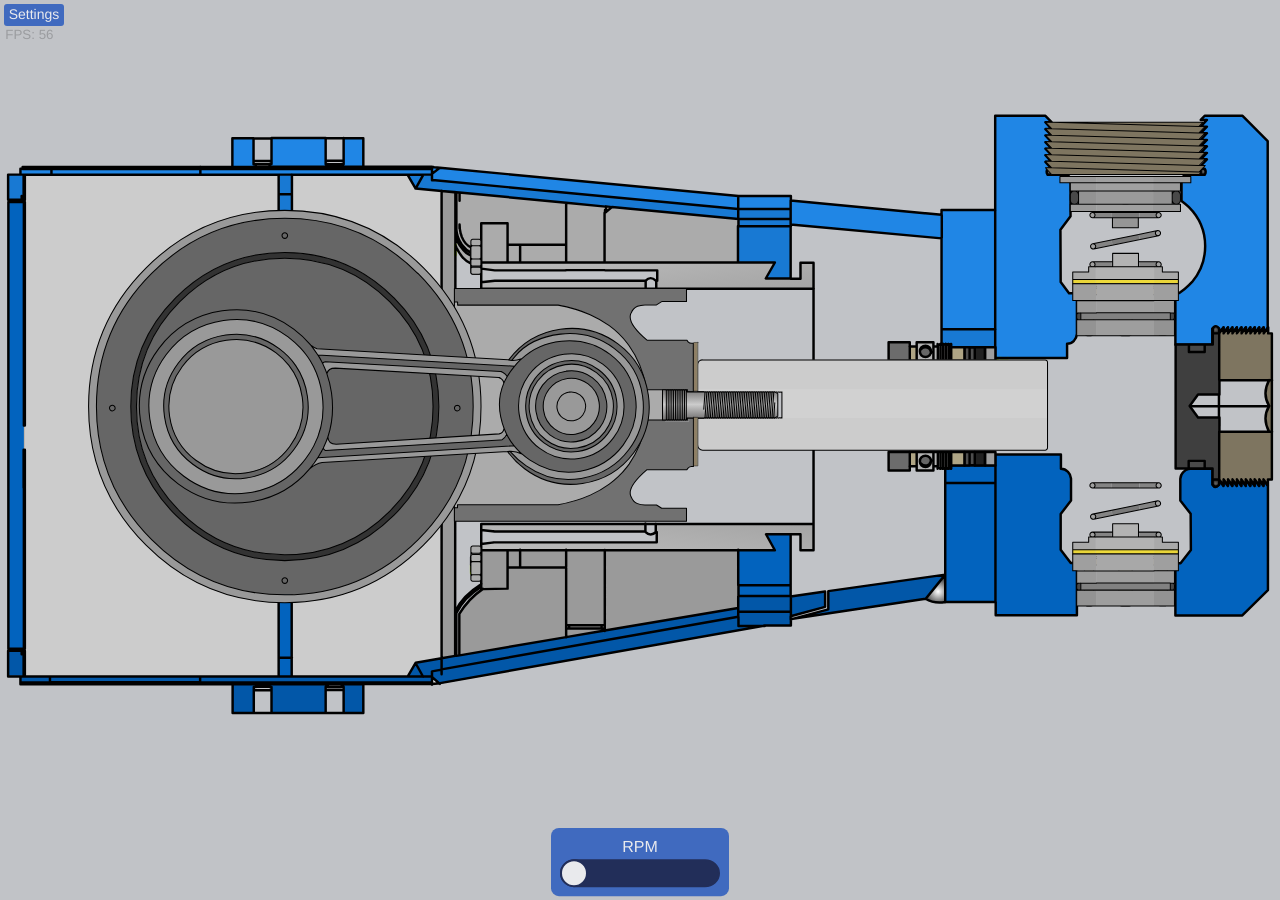
==== assets/anim-01-single-gallery.html @ 63e033d2 "Add the Plunger Pumps interactive reference page A single-page lesson on reciprocating plunger pumps" ====
<!doctype html><html lang="en"><head><meta charset="utf-8"><link href="https://fonts.lunchboxsessions.com/fonts.css" rel="stylesheet"><script>if(document.domain.indexOf("lunchboxsessions.com")>0)document.domain="lunchboxsessions.com"</script><!--! begin head --><meta name="viewport" content="width=device-width,initial-scale=1,minimum-scale=1,user-scalable=yes"><script defer src="02331fa6589f15b442a8f5fd36d5350b.js"></script><script defer src="74864e47a5d957de0882042358445fba.js"></script><script defer src="879b3356f6e35a8d971212d68871d874.js"></script><link rel="stylesheet" href="6b54601aa4d8e482face6fe823419278.css"><link rel="stylesheet" href="d41d8cd98f00b204e9800998ecf8427e.css"><!--! end head --></head><body><!--! begin body --><svg node-count="0" id="svga" xmlns="http://www.w3.org/2000/svg" xmlns:xlink="http://www.w3.org/1999/xlink" width="520" height="250" font-family="Lato, sans-serif" text-rendering="geometricPrecision" version="1.1"><defs><linearGradient id="Gradient_1" x1="252.18" x2="280.03" y1="208.43" y2="22.38" gradientUnits="userSpaceOnUse" spreadMethod="pad"><stop offset="0%" stop-color="#CCC"/><stop offset="100%" stop-color="#333"/></linearGradient><linearGradient id="Gradient_2" x1="252.18" x2="280.03" y1="36.92" y2="222.97" gradientUnits="userSpaceOnUse" spreadMethod="pad"><stop offset="0%" stop-color="#CCC"/><stop offset="100%" stop-color="#333"/></linearGradient><radialGradient id="Gradient_3" cx="0" cy="0" r="2.45" fx="0" fy="0" gradientTransform="matrix(1 0 0 1 176.4 234.3)" gradientUnits="userSpaceOnUse" spreadMethod="pad"><stop offset="0%" stop-color="#FFF"/><stop offset="100%" stop-color="#000"/></radialGradient><linearGradient id="Gradient_4" x1="203.94" x2="213.46" y1="63.95" y2="63.95" gradientUnits="userSpaceOnUse" spreadMethod="pad"><stop offset="0%" stop-color="#727272"/><stop offset="18.43%" stop-color="#A0A0A0"/><stop offset="36.08%" stop-color="gray"/><stop offset="51.76%" stop-color="#D7D7D7"/><stop offset="65.1%" stop-color="#8A8A8A"/><stop offset="89.41%" stop-color="#D9D9D9"/><stop offset="100%" stop-color="#676767"/></linearGradient><linearGradient id="Gradient_5" x1="206.29" x2="234.91" y1="63.95" y2="63.95" gradientUnits="userSpaceOnUse" spreadMethod="pad"><stop offset="0%" stop-color="#727272"/><stop offset="18.43%" stop-color="#A0A0A0"/><stop offset="36.08%" stop-color="gray"/><stop offset="51.76%" stop-color="#D7D7D7"/><stop offset="65.1%" stop-color="#8A8A8A"/><stop offset="89.41%" stop-color="#D9D9D9"/><stop offset="100%" stop-color="#676767"/></linearGradient><linearGradient id="Gradient_6" x1="245.65" x2="299.85" y1="53" y2="53" gradientUnits="userSpaceOnUse" spreadMethod="pad"><stop offset="0%" stop-color="#CCC"/><stop offset="100%" stop-color="#666"/></linearGradient><linearGradient id="Gradient_7" x1="221.07" x2="254.93" y1="55.4" y2="55.4" gradientUnits="userSpaceOnUse" spreadMethod="pad"><stop offset="0%" stop-color="#727272"/><stop offset="18.43%" stop-color="#A0A0A0"/><stop offset="36.08%" stop-color="gray"/><stop offset="51.76%" stop-color="#D7D7D7"/><stop offset="65.1%" stop-color="#8A8A8A"/><stop offset="89.41%" stop-color="#D9D9D9"/><stop offset="100%" stop-color="#676767"/></linearGradient><radialGradient id="Gradient_8" cx="0" cy="0" r="7.49" fx="0" fy="0" gradientTransform="matrix(1 0 0 1 381.1 198)" gradientUnits="userSpaceOnUse" spreadMethod="pad"><stop offset="0%" stop-color="#FFF"/><stop offset="100%" stop-color="#000"/></radialGradient><radialGradient id="Gradient_9" cx="0" cy="0" r="1.8" fx="0" fy="0" gradientTransform="matrix(1 0 0 1 426.1 27.6)" gradientUnits="userSpaceOnUse" spreadMethod="pad"><stop offset="0%" stop-color="#666"/><stop offset="100%" stop-color="#000"/></radialGradient><radialGradient id="Gradient_10" cx="0" cy="0" r="1.86" fx="0" fy="0" gradientTransform="matrix(1 0 0 1 489 27.4)" gradientUnits="userSpaceOnUse" spreadMethod="pad"><stop offset="0%" stop-color="#666"/><stop offset="100%" stop-color="#000"/></radialGradient><radialGradient id="Gradient_11" cx="0" cy="0" r="2.02" fx="0" fy="0" gradientTransform="matrix(1 0 0 -1 493.9 154)" gradientUnits="userSpaceOnUse" spreadMethod="pad"><stop offset="0%" stop-color="#666"/><stop offset="100%" stop-color="#000"/></radialGradient><radialGradient id="Gradient_12" cx="0" cy="0" r="2.02" fx="0" fy="0" gradientTransform="matrix(1 0 0 1 493.9 91.6)" gradientUnits="userSpaceOnUse" spreadMethod="pad"><stop offset="0%" stop-color="#666"/><stop offset="100%" stop-color="#000"/></radialGradient><linearGradient id="Gradient_13" x1="380.88" x2="386.33" y1="101.45" y2="101.45" gradientUnits="userSpaceOnUse" spreadMethod="pad"><stop offset="0%" stop-color="#727272"/><stop offset="18.43%" stop-color="#A0A0A0"/><stop offset="36.08%" stop-color="gray"/><stop offset="51.76%" stop-color="#D7D7D7"/><stop offset="65.1%" stop-color="#8A8A8A"/><stop offset="89.41%" stop-color="#D9D9D9"/><stop offset="100%" stop-color="#676767"/></linearGradient><linearGradient id="Gradient_14" x1="380.88" x2="386.33" y1="101.45" y2="101.45" gradientUnits="userSpaceOnUse" spreadMethod="pad"><stop offset="0%" stop-color="#727272"/><stop offset="18.43%" stop-color="#A0A0A0"/><stop offset="36.08%" stop-color="gray"/><stop offset="51.76%" stop-color="#D7D7D7"/><stop offset="65.1%" stop-color="#8A8A8A"/><stop offset="89.41%" stop-color="#989898"/><stop offset="100%" stop-color="#676767"/></linearGradient><linearGradient id="Gradient_15" x1="380.88" x2="386.33" y1="101.45" y2="101.45" gradientUnits="userSpaceOnUse" spreadMethod="pad"><stop offset="0%" stop-color="#727272"/><stop offset="18.43%" stop-color="#A0A0A0"/><stop offset="36.08%" stop-color="gray"/><stop offset="49.41%" stop-color="#A6A6A6"/><stop offset="55.29%" stop-color="#8E8989"/><stop offset="65.1%" stop-color="#8A8A8A"/><stop offset="89.41%" stop-color="#D9D9D9"/><stop offset="100%" stop-color="#676767"/></linearGradient><linearGradient id="Gradient_16" x1="149.59" x2="215.21" y1="-89.5" y2="348.9" gradientUnits="userSpaceOnUse" spreadMethod="pad"><stop offset="0%" stop-color="#CCC"/><stop offset="100%" stop-color="#333"/></linearGradient><linearGradient id="Gradient_17" x1="26.05" x2="26.05" y1="12.15" y2="26.75" gradientUnits="userSpaceOnUse" spreadMethod="reflect"><stop offset="0%" stop-color="#CCC"/><stop offset="100%" stop-color="#727171"/></linearGradient><linearGradient id="Gradient_18" x1="-14.9" x2="-5.4" y1="173.75" y2="173.75" gradientUnits="userSpaceOnUse" spreadMethod="pad"><stop offset="0%" stop-color="#6D624C"/><stop offset="18.43%" stop-color="#9F9073"/><stop offset="36.08%" stop-color="#806F59"/><stop offset="51.76%" stop-color="#AD9777"/><stop offset="65.1%" stop-color="#8A8165"/><stop offset="89.41%" stop-color="#A39A88"/><stop offset="100%" stop-color="#6B6254"/></linearGradient><linearGradient id="Gradient_19" x1="-14.9" x2="-5.4" y1="1.5" y2="1.5" gradientUnits="userSpaceOnUse" spreadMethod="pad"><stop offset="0%" stop-color="#6D624C"/><stop offset="18.43%" stop-color="#9F9073"/><stop offset="36.08%" stop-color="#806F59"/><stop offset="51.76%" stop-color="#AD9777"/><stop offset="65.1%" stop-color="#8A8165"/><stop offset="89.41%" stop-color="#A39A88"/><stop offset="100%" stop-color="#6B6254"/></linearGradient><linearGradient id="Gradient_20" x1="37.56" x2="-4.36" y1="14.45" y2="14.45" gradientUnits="userSpaceOnUse" spreadMethod="reflect"><stop offset="0%" stop-color="#2FCD76" stop-opacity=".71"/><stop offset="100%" stop-color="#93FFC3" stop-opacity=".71"/></linearGradient><linearGradient id="Gradient_21" x1="-2.61" x2="-2.59" y1="-.84" y2="21.74" gradientUnits="userSpaceOnUse" spreadMethod="reflect"><stop offset="0%" stop-color="#2FCD94" stop-opacity=".71"/><stop offset="100%" stop-color="#93FFCC" stop-opacity=".71"/></linearGradient><g id="L0_0_F"><path fill="#9A9A9A" stroke="none" d="M195.5 197h.8l9.9-.2v-15.3 6.8h5.1v-7.2h-15.8V197M179.4 35.2v189.9l5.5-1V206l.1-144.7V35.8h-.5l-5.1-.5M211.3 181v7.2h18.6v23.3h15.8V181H230v6.8-6.8h-18.7m-5.1 7.3v8.4l-10 .2q-5.8 4-9.5 10.1v17l43.3-7.4v-28.2h-23.8m38.2 24.5v-1.2h-13.1v1.3h13.1m1.3 1v-1H230v3.6l15.7-2.6m54.2-18.4v-14.4h-54.2V214l54.2-9.3v-9.1z"/><path fill="url(#Gradient_1)" stroke="none" d="M195.5 170.4v2.7l4.6.5.9.1h61.3v-3.3h-66.8m129.7 4.2v6.5h5.3v-10.7h-64v3.3h.4v4.2h-66.6l-.5.1-4.3.6v2.5h119.3l-3.7-6.5h14.1z"/><path fill="#ABABAB" stroke="none" d="M195.5 58.4v5.9h10.7V48.4h-10.7v10m-10.1-3.5-.5-1.4v3.3l.2.3.3 1.1q1.4 2.8 2.8 4.3 1.3 1.5 3.2 2.3v-3.3q-2-.8-3.3-2.3-1.3-1.5-2.7-4.3m1.3-19-1.3-.1v15.1q0 1.6.6 3 .5 1.5 1.4 3l.4.5q1.6 2 3.6 2.9v-2.2q-2.5-.7-3.8-4.2l-.5-1.3v-.4l-.5-1.7V49q.1 1.8.4 3.2l.1.3v.1l.5 1.3q1.3 3.5 3.8 4.2l4.1.3v-10h10.7v8.7h23.7V40l-42.2-4h-1v3.2-3.3m19.5 21.2v7.2h5.1v-7.2h-5.1m23.8 7.2v-7.2h-18.7v7.2h18.6M246.2 43v-1.5L229.9 40v24.3h15.7V43h.4m2.4-1.2-2.8 2.3v20.2h54.2V46.7l-51.4-4.9z"/><path fill="url(#Gradient_2)" stroke="none" d="M185.4 35.8h-.5v17.8l.5 1.3q1.4 2.8 2.8 4.3 1.3 1.5 3.2 2.3v-1.2q-2-.8-3.6-3l-.3-.5q-1-1.4-1.5-2.9t-.6-3V35.8m76.9 39.1v-3.2H201l-5.5.6v2.6h66.8m68.2 0V64.4h-5.3v6.5h-14l3.5-6.5H195.6v2.5l5.5.7h65.8v4.2h-.3V75h64M186.8 36v-.1l-1.3-.1 1.3.1m-7.3-.7 5.1.5-5.1-.5z"/><path fill="#0257A8" stroke="none" d="M165.6 232.5h6.3l-3-5.6-3.3 5.6m13.8-2.9v-4.5l-10.6 1.8 3.1 5.6h3.6v-2.2l3.9-.7m120.5-23.3v-1.6l-54.2 9.2-15.7 2.6-43.3 7.4-1.3.2h-.4l-5.6 1v4.5l120.5-21.4v-2m0 5.7v-3.7l-120.5 21.4v1.9-1.9l-3.9.7v2.3l3.3 2.8 131.8-23.5h-10.8m21.4-4v-1.6h-21.3v5.6h21.3v-4m0-1.6V200h-21.3v6.3h21.3M10.1 232.5H8.4v2.4h12v-2.4H10.2M8.8 222H3.3v10.2h6.3v-9.3h-.8v.6-1.5m85.7 13.7v11.6h8.6v-10.6h.8v-1h-9.4m-13.2-.8v-2.4H20.4v2.4h61m0-2.4v2.4h94.1v-2.3l-.1-.1h-94m51.8 4.3v-1.2h-23.8v1.2h.9v10.5h22v-10.6h.9m5.5 0h.9v10.6h8v-11.7h-8.8v1.2m196.4-32.6v-6.3l-14 2v8l14-3.7m48.8-13.1-47.5 6.7v7.4l-15.2 4L376 201l8-9.9z"/><path fill="url(#Gradient_3)" stroke="none" d="M175.5 232.6v3l3.3-.2-3.3-2.8z"/><path fill="#BBB0A6" stroke="none" d="m175.3 232.5.2.1v-.1h-.1m-167 2.4v.8h12v-.8h-12M9.7 222v-.8h-6v.8h5.1v.8h.8v-.8m71.8 13.7v-.8h-61v.8h61m51.8 0h42.3v-.8H81.3v.8h51.9m5.3-3.2v-.3h-20v.3h20M10.1 155.8h-.4v65.3h.4v-65.3m-.5-25.3v9.9h.5v-9.9h-.4m.4-90.8h-.4v90.8h.4V39.8M8.8 38v.8H3.7v.9h6V38h-.9m1.3-9.3h-.4v10.1h.4V28.6m165.4-2.4v-.7H81.4v.8h94.1m0-.8h.6-.6m73 16.3-2.4-.3V43h-.4v1.1l2.8-2.3z"/><path fill="#0263BE" stroke="none" d="M118.5 232.5v-7.7h-5.3v7.7h5.3m0-34.9h-5.3v27.3h5.3v-27.3M3.8 39.7h-.4v181.4h6.3V39.8h-6m317.5 155.8h-21.4v4.5h21.4v-4.5m-21.4-14.4v14.4h21.4v-20.9h-10l3.5 6.5H300m84.1-27.2v48.4h20.4V154H384m20.4-7.2h-18v1.3q-.7-.3-1.1 0-.6-.4-1.2 0h-.1v5.9h20.4v-7.2m0-4.4v65.5h33v-21.4l-2.5.1-4.1-5.3v-14.7l4.2-5.5v-8.8q0-1.7-1.3-2.8-1-1.3-2.7-1.3v-5.8h-26.7M515.1 155l-1.8-2.4v2.5l-1.7-2.5v2.5l-1.9-2.5v2.5l-1.7-2.5v2.5l-1.9-2.5v2.5l-1.8-2.5v2.5l-1.8-2.5v2.5l-1.8-2.5v2.5l-1.8-2.5v2.5l-1.8-2.5v2.5l-1.8-2.5v2q-1.5 1.8-2.7 0v-6.5h-8.9l-.8.1q-1.2.2-2 1.1-1.2 1.2-1.3 2.8v8.9l4.2 5.5V181l-4 5.3-2.2.1v21.3h27.1l10.4-10.4V155z"/><path fill="#1879D3" stroke="none" d="M9.7 28.6H3.3v10.2h5.5v-1.5.7h.8v-9.3m109 0h-5.4v7.9h5.4v-8m-5.4 8v10.3h5.4V36.5h-5.4m55.7-2.4 3-5.5h-6.3l3.3 5.5m152.3 15.3h-21.4v14.8h15l-3.7 6.5h10.1V49.5m0-.7v-2.1h-21.4v2.8h21.4v-.7m-21.4-2.1v-4.1l-123-11.7h-1.3v-2.2h-3.6l-3 5.5 10.5 1 5.1.5h.4l.5.1 1.2.1 1.1.1 42.3 4 16 1.6 2.4.2 51.4 4.8m0-4v4h21.4v-4h-21.4M383 97.5q.5.5 1.1 0 .6.5 1.1 0 .5.3 1.2 0v1.2h18v-7.2h-21.8v6.3l.4-.3z"/><path fill="#2086E5" stroke="none" d="M8.3 28.6h12.5v-2.4H8.3v2.5m73.1 0v-2.5H20.8v2.5h60.6m0-2.5v-.7H9.2v.8h72.2m21.7-2V14h-8.6v11.6h9.5v-1.1h-.9m36.5 0h-.8v1.1h8.9V13.8h-8.1v10.5m-7.2 0V14h-22.1v10.5h-.8v1.1h23.7v-1.1h-.8m43.1 4.3v-2.4H81.4v2.4h94.1m.6-3.1-.6-.1v2.9l3.2-2.6-2.3-.2h-.3m123.7 17v-5.3l-121-11.5h-.1l-3.2 2.6V31h1.2l123.1 11.7m0-5.3v5.3h21.4v-5.3h-21.4m104.5 5.8h-21.8v48.4h21.8V43.1M376 44.4h-.2l-54.5-5.2v9.6l61.4 5.6V45l-6.6-.6m58.9 1.1V30.7q0-.8-.6-1.4-.6-.6-1.4-.6h-7.4q-.7-1.3 0-2.5h1.7l-2.5-2.8h2.5l-2.5-2.7h2.5l-2.5-2.6h2.5l-2.5-2.7h2.5l-2.5-2.7h2.5l-2.5-2.6h2.5l-2.5-2.8h2.5l-2.5-2.6h-20.4v98.4h29.1v-5.8q1.7 0 2.9-1.2 1.1-1.2 1.1-2.8V76.8h-3.1l-3.5-4.6V51l4.1-5.5m54.5-40.8-1.6 1.7h2.5l-2.5 2.7h2.5l-2.5 2.7h2.5l-2.5 2.7h2.5l-2.5 2.6h2.5l-2.5 2.7h2.5l-2.5 2.7h2.5l-2.5 2.7h1l-1 1h1.7q.8 1.3 0 2.5h-7.3q-.9 0-1.5.6-.5.6-.5 1.4v8.6q1.4 1 2.8 2.5 6.6 6.6 6.6 15.9 0 8.3-5.3 14.5l-.2.3-1 1q-1.9 1.9-4 3.3h-1.5v20.9h15v-6.5q1.2-1.8 2.7 0v2l1.8-2.5v2.5l1.8-2.5v2.5l1.8-2.5v2.5l1.8-2.5v2.5l1.9-2.5v2.5l1.8-2.5v2.5l1.8-2.5v2.5l1.8-2.5v2.5l1.8-2.5v2.5l1.8-2.5v2.5l1.8-2.5V15L504.6 4.7h-15.2z"/><path fill="url(#Gradient_4)" stroke="none" d="M211.3 67.5h-5.1v.1h5.1v-.1z"/><path fill="url(#Gradient_5)" stroke="none" d="M230 67.6v-.1h-18.7v.1h18.6z"/><path fill="url(#Gradient_6)" stroke="none" d="M179.4 35.8v-.5l-10.6-1v-.1l-3.2-5.5h-47v18.2h-5.4V28.7H10.1v10.2h-.4v.8h.4v181.4h-.4v.9h.4v10.5h103.1v-34.9h5.3v34.6h20v.3h27.1l3.3-5.6 10.5-1.8V35.8z"/><path fill="url(#Gradient_7)" stroke="none" d="M245.7 67.6v-.1H230v.1h15.7z"/><path fill="url(#Gradient_8)" stroke="none" d="M376 201q3.5 2.1 8 1.3v-11.2l-8 9.9z"/><path fill="url(#Gradient_9)" stroke="none" d="M427.3 28.7v-2.5h-1.8q-.7 1.2 0 2.5h1.8z"/><path fill="url(#Gradient_10)" stroke="none" d="M487.8 26.1v2.6h1.7q.8-1.3 0-2.5h-1.7z"/></g><g id="nut_0_L0_0_F"><path fill="#ABABAB" stroke="none" d="M0 20.6v3.6q0 .7.5 1.2t1.1.5h6.5q.6 0 1.1-.5.5-.5.5-1.1v-3.6q0-.7-.5-1.1-.5-.5-1.1-.6H1.6q-.6 0-1.1.6-.5.4-.5 1m.5-14Q0 7.2 0 7.9v9.6q0 .7.5 1.1.5.5 1.1.5h6.5q.6 0 1.1-.5.5-.4.5-1.1V7.8q0-.7-.5-1.1-.5-.5-1.1-.5H1.7q-.7 0-1.2.5m9.2-2.2V1.6q0-.6-.5-1.1-.5-.5-1-.5H1.7Q1 0 .5.5T0 1.6v3q0 .6.5 1 .5.5 1.1.6h6.5q.6 0 1.1-.5.5-.5.5-1.2z"/></g><g id="checkValveTop_0_L0_0_F"><path fill="#9A9A9A" stroke="none" d="M13.9 26.8H10v7h25.1v-7H14M35.2 14V6H10v8h25.1m0-8V0H0v6h35.1m55 20.8V14H35v12.8h55m0 0v7h26.5v-7H90.1M112.7 14h3.9V6H90.1v8h22.6m13.9-8V0H90.1v6h36.5z"/><path fill="#939393" stroke="none" d="M18 17.9v8.9h17.1V14H18v3.9m90.6 0V14H90.1v12.8h18.5v-8.9z"/><path fill="#969696" stroke="none" d="M75.8 33.8h-25v15.8h25V33.8z"/><path fill="#A0A0A0" stroke="none" d="M90 33.8v-7H35.1v7h55M90 14V6H35v8h55m0-8V0H35v6h55z"/><path fill="#494949" stroke="none" d="M10 17.9v5q0 1.6 1.1 2.7 1.2 1.2 2.8 1.2h.2q1.6 0 2.8-1.2 1-1.1 1.1-2.7v-5q0-1.6-1.1-2.8-1.2-1-2.8-1.1h-.2q-1.6 0-2.7 1.1Q10 16.3 10 18m99.8-2.8q-1.2 1.2-1.2 2.8v5q0 1.6 1.1 2.7 1.2 1.2 2.8 1.2h.2q1.6 0 2.7-1.2 1.1-1.1 1.2-2.7v-5q0-1.6-1.2-2.8-1.1-1-2.7-1.1-1.8 0-3 1.1z"/></g><g id="checkValvePlug_0_L0_0_F"><path fill="#7E7560" stroke="none" d="M150.9 48.2h-2.3L6 44.1H0l6 6.5h142.6l2.3-2.4m-2.3 0 6-6.3h-6L6 37.8H0l6 6.3 142.6 4.1m0-6.3 6-6.3h-6L6 31.5H0l6 6.3 142.6 4.1m0-6.3 6-6.3h-6L6 25.2H0l6 6.3 142.6 4.1m6-12.6h-6L6 18.9H0l6 6.3 142.6 4.1 6-6.3m0-6.3h-6L6 12.6H0l6 6.3L148.6 23l6-6.3m0-6.3h-6L6 6.3H0l6 6.3 142.6 4.1 6-6.3m0-6.3h-6L6 0H0l6 6.3 142.6 4.1 6-6.3m-6 0 3.9-4.1H6l142.6 4.1z"/></g><g id="L0_8_F"><path fill="#494949" stroke="none" d="M489.4 100.7v-3.1H483v3.1h6.5m0 47.3v-3.1H483v3.1h6.5z"/><path fill="url(#Gradient_11)" stroke="none" d="M495.3 154.5v-2h-2.6v2q1.1 1.8 2.6 0z"/><path fill="#7E7560" stroke="none" d="M516.7 133.1h-21.4v19.4l1.8 2.4v-2.5l1.8 2.5v-2.5l1.8 2.5v-2.5l1.8 2.5v-2.5l1.9 2.5v-2.5l1.8 2.5v-2.5l1.8 2.5v-2.5l1.8 2.5v-2.5l1.8 2.5v-2.5l1.8 2.5v-2.5l1.8 2.5v-2.5h1.5v-19.3m-1.3-21q-3 5.5 0 10.5-3 5 0 10.5h1.3v-21h-1.3m-11-19v-2.5l-1.9 2.5v-2.5l-1.8 2.5v-2.5l-1.8 2.5v-2.5l-1.8 2.5v-2.5l-1.8 2.5v19h21.4v-19h-1.6v-2.5l-1.8 2.5v-2.5l-1.7 2.5v-2.5l-1.9 2.5v-2.5l-1.7 2.5v-2.5l-1.9 2.5v-2.5l-1.8 2.5z"/><path fill="url(#Gradient_12)" stroke="none" d="M492.6 91.1v2h2.7v-2q-1.5-1.9-2.7 0z"/><path fill="#3F3F3F" stroke="none" d="M492.6 97.6h-3.2v3.1H483v-3.1h-5.3V148h5.3v-3.1h6.5v3.1h3.3v4.5h2.6v-25.3h-8.8l-3.3-4.6 3.3-4.7h8.8V93.1h-2.7v4.5z"/></g><g id="L0_9_M_0_F"><path fill="#9E9E9E" stroke="none" d="M404.4 98.8h-4.2v5.4h4.2v-5.5z"/></g><g id="L0_9_M_1_F"><path fill="#212121" stroke="none" d="M400.1 98.8H396v5.4h4.2v-5.5z"/></g><g id="L0_9_M_2_F"><path fill="#4E4E4E" stroke="none" d="M393.9 98.8h-2.1v5.4h2.1v-5.5m2.1 0h-2.1v5.5h2.1v-5.5z"/></g><g id="L0_9_M_3_F"><path fill="#AFA585" stroke="none" d="M391.8 98.8h-5.5v5.4h5.5v-5.5z"/></g><g id="L0_9_M_4_F"><path fill="url(#Gradient_13)" stroke="none" d="M385.3 97.5q-.6.4-1.2 0v6.7h1.1v-6.8m-3.2 0q-.7.7-1.1 0v6.8h1.1v-6.8m1 0q-.5.5-1 0v6.8h1v-6.8z"/><path fill="url(#Gradient_14)" stroke="none" d="M386.4 97.5q-.7.3-1.1 0v6.7h1v-6.8z"/><path fill="#B3B3B3" stroke="none" d="M380.9 98.3h-1.7v5.9h1.7v-5.9m-8.5-1.6v7.5h6.8v-7.5h-6.8m3.5 1.4q.9 0 1.5.7.7.7.7 1.7v.6q-.2.5-.7 1-.6.7-1.6.7t-1.6-.7q-.7-.7-.7-1.6v-.1q0-.9.7-1.6.6-.6 1.6-.6z"/><path fill="url(#Gradient_15)" stroke="none" d="M384.1 97.5q-.5.5-1 0v6.7h1v-6.8z"/><path fill="#6C6C6C" stroke="none" d="M369.4 98.5v-1.7H361v7.4h8.5v-5.8z"/><path fill="#AFA585" stroke="none" d="M372.4 98.5h-3v5.7h3v-5.8z"/><path fill="#666" stroke="none" d="M378 101q0-1-.6-1.6-.7-.7-1.6-.7t-1.6.6q-.5.5-.6 1.1 0 1 .6 1.6.7.7 1.6.7 1 0 1.6-.7.5-.4.7-1m-.7-2.2q-.6-.7-1.5-.7-1 0-1.7.7t-.7 1.6q.2-.6.7-1 .6-.7 1.6-.7.9 0 1.6.6.7.7.7 1.7v-.6q0-.9-.7-1.6z"/></g><g id="L0_9_M_5_M_0_F"><path fill="#9E9E9E" stroke="none" d="M404.4 98.8h-4.2v5.4h4.2v-5.5z"/></g><g id="L0_9_M_5_M_1_F"><path fill="#212121" stroke="none" d="M400.1 98.8H396v5.4h4.2v-5.5z"/></g><g id="L0_9_M_5_M_2_F"><path fill="#4E4E4E" stroke="none" d="M393.9 98.8h-2.1v5.4h2.1v-5.5m2.1 0h-2.1v5.5h2.1v-5.5z"/></g><g id="L0_9_M_5_M_3_F"><path fill="#AFA585" stroke="none" d="M391.8 98.8h-5.5v5.4h5.5v-5.5z"/></g><g id="L0_9_M_5_M_4_F"><path fill="url(#Gradient_13)" stroke="none" d="M385.3 97.5q-.6.4-1.2 0v6.7h1.1v-6.8m-3.2 0q-.7.7-1.1 0v6.8h1.1v-6.8m1 0q-.5.5-1 0v6.8h1v-6.8z"/><path fill="url(#Gradient_14)" stroke="none" d="M386.4 97.5q-.7.3-1.1 0v6.7h1v-6.8z"/><path fill="#B3B3B3" stroke="none" d="M380.9 98.3h-1.7v5.9h1.7v-5.9m-8.5-1.6v7.5h6.8v-7.5h-6.8m3.5 1.4q.9 0 1.5.7.7.7.7 1.7v.6q-.2.5-.7 1-.6.7-1.6.7t-1.6-.7q-.7-.7-.7-1.6v-.1q0-.9.7-1.6.6-.6 1.6-.6z"/><path fill="url(#Gradient_15)" stroke="none" d="M384.1 97.5q-.5.5-1 0v6.7h1v-6.8z"/><path fill="#6C6C6C" stroke="none" d="M369.4 98.5v-1.7H361v7.4h8.5v-5.8z"/><path fill="#AFA585" stroke="none" d="M372.4 98.5h-3v5.7h3v-5.8z"/><path fill="#666" stroke="none" d="M377.4 102q.5-.4.7-1 0-1-.7-1.6-.7-.7-1.6-.7t-1.6.6q-.5.5-.6 1.1 0 1 .6 1.6.7.7 1.6.7 1 0 1.6-.7m0-3.2q-.6-.7-1.5-.7-1 0-1.7.7t-.7 1.6q.2-.6.7-1 .6-.7 1.6-.7.9 0 1.6.6.7.7.7 1.7v-.6q0-.9-.7-1.6z"/></g><g id="crosshead_0_L0_0_F"><path fill="#717171" stroke="none" d="M218.1 128.5v-.1h-14.4v-1.2H186l-.1.8-.3 1.5q-4.7 23.4-16.6 40.3-.8 1.2-1.8 2.3-4 5.4-9 10.1-3.9 3.7-8.4 7-8.3 6.1-18.4 10.6-14 6.1-31.1 9.2H3v3.1H0v13h224.6v-12.6h-24l-5-3.2h-11.3q-4.2 0-7.1-1.3-4.4-1.9-6.1-6.3-.5-.9-.8-1.9-2.4-8.9 16-24.6H225q.3-.9 1-1.6 1.4-1.4 3.4-1.4h1.8v-47H227v3.3h-8.9m6.5-116V0H0v13h3.1v3h97.2q17.2 3.2 31 9.3 10.1 4.5 18.5 10.6 10 7.3 17.4 17l1.8 2.4q12 16.8 16.5 40.3l.5 2.3h18.1l1 .5.8-.5.9.5.8-.5 1 .5.8-.5.9.5.8-.5 1 .5.8-.5.9.5.8-.5 1 .5.8-.5.9.5.8-.5 1 .5.8-.5.9.5.8-.5 1 .5.8-.5.9.5.8-.5v2h6v-47h-1.7q-2 0-3.4-1.5-.7-.7-1-1.5h-38.7q-18.4-15.8-16-24.6.2-1 .8-1.9 1.7-4.5 6-6.3 3-1.3 7.1-1.4h11.3l5-3.2h24z"/><path fill="url(#Gradient_16)" stroke="none" d="m219.9 127.2-.9-.5-.8.5-1-.5-.8.5-.9-.5-.8.5-1-.5-.8.5-.9-.5-.8.5-1-.5-.8.5-.9-.5-.8.5-1-.5-.8.5-.9-.5-.8.5h-.4v1.1h5.1v.1h9.2v.1h8.9v-3.3h-1.9v2l-.8-.5-.9.5-.9-.5-.8.5-1-.5-.8.5z"/><path fill="#ABABAB" stroke="none" d="m169 55.3-1.8-2.4q-7.3-9.7-17.4-17-8.3-6.1-18.4-10.6-14-6.2-31.1-9.3H3v-3H0v199h3.1v-3h97.2q17.2-3.2 31-9.3 10.1-4.5 18.5-10.6 4.5-3.3 8.4-7 5-4.7 9-10l1.8-2.4q12-16.9 16.6-40.3l.2-1.4.2-.9h18.1V97.9H186l-.5-2.3Q181 72.1 169 55.3z"/></g><g id="plunger_0_L0_0_F"><path fill="#D1D1D1" stroke="none" d="m58 68.7-.8.5h1.6l-.8-.5m-1 .5-.8-.5-.8.5H57m3.5 0-.8-.5-.8.5h1.6m-7.8-.5-.8.5h1.6l-.8-.5m-1 .5-.7-.5-.8.5h1.6m3.5 0-.8-.5-.8.5h1.6m-7.8-.5-.8.5h1.6l-.8-.5m-1 .5-.8-.5-.8.5h1.6m2.8-.5-.8.5H50l-.8-.5m-8 .5-.7-.5-.8.5h1.6m.2 0H43l-.8-.5-.8.5m1.8 0h1.6l-.8-.5-.8.5m34.8 0-.8-.5-.8.5H78m1.8 0-.8-.5-.8.5h1.6m1-.5-.8.5h1.5l-.8-.5m-8.7 0-.8.5h1.6l-.8-.5m2.5.5-.8-.5-.8.5h1.6m1-.5-.8.5h1.6l-.8-.5m-9.6.5h1.6l-.8-.5-.8.5m3.3 0-.7-.5-.8.5h1.6m1-.5-.8.5H71l-.8-.5m-8 .5-.7-.5-.8.5h1.6m1-.5-.8.5H64l-.8-.5m1.8 0-.8.5h1.6l-.8-.5m-49.8.5h1.6l-.8-.5-.8.5m3.3 0-.8-.5-.7.5h1.5m1-.5-.8.5h1.6l-.8-.5m-8 .5-.8-.5-.7.5h1.5m1-.5-.8.5h1.6l-.8-.5m1.8 0-.9.5H15l-.8-.5m-7 0-.8.5H8l-.8-.5m2.5.5-.7-.5-.8.5h1.6m28 0-.8-.5-.8.5h1.6m1.7 0-.8-.5-.8.5h1.6m-7 0-.8-.5-.7.5h1.5m1.8 0-.8-.5-.8.5h1.6m1-.5-.8.5H36l-.8-.5m-8.7 0-.8.5h1.6l-.8-.5m2.5.5-.8-.5-.7.5H29m1-.5-.8.5h1.6l-.8-.5m-8.8 0-.7.5H22l-.8-.5m2.6.5-.8-.5-.8.5h1.6m1-.5-.9.5h1.6l-.8-.5m313.7.5v-28H0V44h6.3l1 .5.8-.5.9.5.8-.5 1 .5.8-.5.9.5.8-.5 1 .5.8-.5.9.5.8-.5 1 .5.8-.5.9.5.8-.5 1 .5.8-.5.9.5.8-.5 1 .5.8-.5.9.5.8-.5 1 .5.8-.5.9.5.8-.5 1 .5.8-.5.9.5.8-.5 1 .5.8-.5.9.5.8-.5 1 .5.8-.5.9.5.8-.5 1 .5.8-.5.9.5.8-.5 1 .5.8-.5.9.5.8-.5 1 .5.8-.5.9.5.8-.5 1 .5.8-.5.9.5.8-.5 1 .5.8-.5.9.5.8-.5 1 .5.8-.5.9.5.8-.5 1 .5.8-.5.9.5.8-.5 1 .5.8-.5.9.5.8-.5 1 .5.8-.5.9.5.8-.5 1 .5.8-.5.9.5.8-.5 1 .5.8-.5.9.5.8-.5 1 .5.8-.5v25.3h256.8z"/><path fill="#CCC" stroke="none" d="M338.4 97.8V69.1H81.6v.1H0v26.1q0 2 1.4 3.4t3.5 1.5h331.3q.8 0 1.5-.7t.7-1.6m0-56.7v-26q0-.9-.7-1.6t-1.5-.7H4.9q-2 0-3.4 1.4T0 17.7v23.6h338.4z"/></g><g id="PlungerBolt_0_L0_0_F"><path fill="url(#Gradient_17)" stroke="none" d="m16 0-.8.5-1.8 24.3.8.5 1-.5L16.9.5 16 0m1.8 0-.9.5-1.8 24.3.9.5.9-.5L18.7.5l-1-.5m1.8 0-.8.5-1.8 24.3.8.5 1-.5L20.3.5l-.9-.5M23 0l-.8.5-1.8 24.3.8.5 1-.5L23.8.5 23 0m1.8 0-.9.5-1.8 24.3.9.5.9-.5L25.7.5l-1-.5m-2.5.5-1-.5-.8.5-1.8 24.3.9.5.9-.5L22.2.5m4.3-.5-.8.5-1.8 24.3.8.5 1-.5L27.3.5l-.9-.5m1.8 0-.9.5-1.8 24.3.9.5.9-.5L29.2.5l-1-.5M30 0l-.8.5-1.8 24.3.8.5 1-.5L30.8.5 30 0m1.8 0-.9.5-1.8 24.3.9.5.9-.5L32.7.5l-1-.5m2.7.5-.9-.5-.8.5-1.8 24.3.8.5 1-.5L34.4.5m.9-.5-.9.5-1.8 24.3.9.5.9-.5L36.2.5l-1-.5M37 0l-.8.5-1.8 24.3.8.5 1-.5L37.9.5 37 0m1.8 0-.9.5-1.8 24.3.9.5.9-.5L39.7.5l-1-.5m3.5 0-.8.5-1.8 24.3.9.5.9-.5L43.2.5l-1-.5m-.8.5-.9-.5-.8.5-1.8 24.3.8.5 1-.5L41.4.5m3.5 0L44 0l-.8.5-1.8 24.3.8.5 1-.5L44.9.5m2.6-.5-.8.5-1.8 24.3.8.5 1-.5L48.4.5l-.9-.5m-.8.5-1-.5-.8.5-1.8 24.3.9.5.9-.5L46.7.5m2.5-.5-.8.5-1.8 24.3.9.5.9-.5L50.2.5l-1-.5m2.7.5L51 0l-.8.5-1.8 24.3.8.5 1-.5L51.9.5m.9-.5-.9.5-1.8 24.3.9.5.9-.5L53.7.5l-1-.5m2.7.5-.9-.5-.8.5-1.8 24.3.8.5 1-.5L55.4.5m5.3 0-1-.5-.8.5-1.8 24.3.9.5.9-.5L60.7.5M57 .5l-.9-.5-.8.5-1.8 24.3.9.5.9-.5L57.2.5m1.7 0L58 0l-.8.5-1.8 24.3.8.5 1-.5L58.9.5m4.4-.5-.9.5-1.8 24.3.9.5.9-.5L64.2.5l-1-.5M65 0l-.8.5-1.8 24.3.9.5.9-.5L65.9.5 65 0m-2.6.5-.9-.5-.8.5-1.8 24.3.8.5 1-.5L62.4.5m4.4-.5-.9.5-1.8 24.3.9.5.9-.5L67.7.5l-1-.5m1.8 0-.8.5-1.8 24.3.8.5 1-.5L69.4.5l-.9-.5m1.8 0-.9.5-1.8 24.3.9.5.9-.5L71.2.5l-1-.5M72 0l-.8.5-1.8 24.3.8.5 1-.5L72.9.5 72 0m2.6.5-.8-.5-.9.5-1.8 24.3.9.5.9-.5L74.7.5m.8-.5-.8.5-1.8 24.3.8.5 1-.5L76.4.5l-.9-.5m1.8 0-.9.5-1.8 24.3.9.5.9-.5L78.2.5l-1-.5M79 0l-.8.5-1.8 24.3.8.5 1-.5L79.9.5 79 0m4.8 23.5V1.7l-3-1.7-.9.5-1.8 24.3.9.5.9-.5 1-14.3-1 14.3.8.5 3.1-1.8M-3.8-2l-.9.5v28.3l.9.5v-2h16.3l.9-.5L15.2.5l-1-.5-.8.5-1.2 16.3L13.4.4l-.9-.5H-3.9v-2m-.8.5-.9-.5-.8.5-.1 28.3.9.5.9-.5V-1.5m-1.7 0-1-.5-.8.5v28.3l.8.5.9-.5V-1.5m-1.7 0-.9-.5-.8.5-.1 28.3.9.5.8-.5.1-28.3m-2.7-.5-.8.5v28.3l.8.5.9-.5V-1.5l-.8-.5m-.9.5-.9-.5-.8.5-.1 28.3.9.5.8-.5.1-28.3m-1.8 0-.8-.5-.9.5v28.3l.8.5.9-.5V-1.5M-16-2l-.8.5-.1 28.3.9.5.8-.5.1-28.3-.9-.5m-2.6.5-.9-.5-.8.5-.1 28.3.9.5.8-.5.1-28.3m1.7 0-.9-.5-.8.5v28.3l.8.5.9-.5V-1.5m-4.4-.5-.8.5v28.3l.8.5.9-.5V-1.5l-.9-.5M-23-2l-.8.5-.1 28.3.9.5.8-.5.1-28.3-.9-.5m-1.7 0h-2.9v29.3h2.9l.8-.5V-1.5l-.8-.5z"/></g><g id="plate_0_L0_0_F"><path fill="url(#Gradient_18)" stroke="none" d="M-5.5 117.8H-15v112h9.6v-112z"/><path fill="url(#Gradient_19)" stroke="none" d="M-5.5-54.5H-15v112h9.6v-112z"/></g><g id="crankshaft_0_L0_0_F"><path fill="#999" stroke="none" d="M134.2-134.1Q78.6-189.7 0-189.7t-134.2 55.6Q-189.8-78.6-189.8.1q0 78.6 55.7 134.1Q-78.7 189.8 0 189.8t134.2-55.6Q189.8 78.7 189.8 0q0-78.6-55.7-134.1M0-182.1q75.5 0 128.8 53.4Q182.2-75.5 182.2 0q0 75.4-53.4 128.8Q75.4 182.2 0 182.2q-75.5 0-128.8-53.4Q-182.2 75.5-182.2 0q0-75.4 53.4-128.8Q-75.4-182 0-182z"/><path fill="#666" stroke="none" d="M128.8-128.8Q75.4-182 0-182q-75.5 0-128.8 53.4Q-182.2-75.5-182.2 0q0 75.4 53.4 128.8Q-75.4 182.2 0 182.2q75.5 0 128.8-53.4Q182.2 75.5 182.2 0q0-75.4-53.4-128.8M0-148.9q61.8 0 105.3 43.6Q149-61.7 149 0q0 61.8-43.6 105.4Q61.6 149.1 0 149.1t-105.3-43.7Q-149 61.7-149 0t43.6-105.3Q-61.6-148.9 0-148.9m101.3 250.3q42.1-42 42.1-101.4 0-59.5-42-101.4-42-42-101.5-42-59.3 0-101.4 42-42 42-42 101.4 0 59.4 42 101.4 42.1 42 101.5 42t101.4-42z"/><path fill="#333" stroke="none" d="M105.3-105.3Q61.8-148.9 0-148.9q-61.7 0-105.3 43.6Q-149-61.7-149 0q0 61.8 43.6 105.4Q-61.6 149.1 0 149.1q61.8 0 105.3-43.7Q149 61.7 149 0t-43.6-105.3M143.3 0q0 59.4-42 101.4-42 42-101.5 42-59.3 0-101.4-42-42-42-42-101.4 0-59.5 42-101.4 42.1-42 101.5-42t101.4 42q42 42 42 101.4z"/></g><g id="triplexCam_0_L1_0_F"><path fill="#999" stroke="none" d="M-51.8 42.9q-2.3-2.4-4.4-5l-189.6 11.5-3.6 5.2-1 1.3q-1.7 2.5-3.6 4.7 5.9-5.4 12.4-6.5l179.2-10.6 2.4-.2q5.7-.1 11.5 2.6-1.7-1.4-3.3-3M-67.7 32q2.6-1.2 4.5-5l-.2-.4q-1.3-2.7-2.4-5.5-.7 4.6-4.7 5.4l-157.6 10q-7.8-.3-8.1-7-1.4 3.8-3.1 7.8l-1.3 2.9q.7 1.7 2.1 2.2l168.9-10h.7l1.2-.4m-171-75.4q-1.5.2-2.6 1.6l1.8 4q1.3 2.8 2.4 6 1.1-5.5 8.1-5.5L-71-28l1.3.1-.2.3q3.5 1.6 3.9 5 1-2.5 2.4-4.8l.8-1.5q-1-2.3-4-4l-1.6-.7-.7-.3-169.6-9.4M-250-56.1q2.2 3 4.2 6.2L-55.6-39q2.4-3 5-5.4l.8-.8.9-.9q-5.1 1.8-9.4 1.6l-3-.5-.6-.1-184.8-10.7q-3.1-1-6-3.4l2.6 3.1m-87-27.2q-34.5 5-55.4 32.9-20.9 28-15.9 62.5 5 34.5 32.9 55.4t62.5 15.9q31.3-4.5 51.4-28 2-2.4 3.9-5 4.6-6 7.9-12.4 11.9-23 8-50-2.1-14.4-8.1-26.5-1.5-2.9-3.2-5.6-2.1-3.4-4.5-6.5-2.4-3.2-5.2-6.1-5.3-5.7-11.9-10.7-27.9-20.8-62.4-15.9M-381-41.8q17.3-23.1 46-27.3 28.5-4.1 51.7 13.2 9.7 7.2 16 16.4 8.9 12.9 11.3 29.6 4.2 28.6-13.2 51.8Q-286.4 65-315 69q-28.6 4.2-51.8-13.2Q-390 38.6-394.2 10q-4.2-28.6 13.2-51.8m46.6-22.3Q-361-60.3-377-38.8q-16.1 21.4-12.3 48 3.9 26.6 25.4 42.7 21.4 16.1 48 12.2 26.6-3.8 42.7-25.3 16-21.5 12.2-48-2.5-17.7-12.8-30.7-5.3-6.6-12.5-12-21.5-16-48-12.2m384 56.7q-3-20.9-20-33.6-16.9-12.6-37.8-9.6t-33.5 20Q-54.2-13.8-51.2 7q3 21 19.9 33.5 16.9 12.7 37.8 9.7t33.5-20q12.6-16.8 9.6-37.7m-24-28.1q14.7 11 17.3 29 2.7 18.2-8.3 32.8-11 14.7-29 17.3-18.1 2.5-32.8-8.4-14.6-10.9-17.2-29Q-47-12-36.1-26.7q11-14.7 29-17.3 18.2-2.6 32.8 8.4M39.6-6q-2.4-16.7-16-26.8-13.5-10-30.2-7.7-16.7 2.4-26.8 16Q-43.5-11-41.1 5.6q2.4 16.8 15.9 26.8Q-11.7 42.6 5 40.2q16.7-2.4 26.8-16 10.2-13.3 7.7-30M19.8-27.7q11.4 8.6 13.5 22.6 2 14.1-6.5 25.5Q18.1 32 4 34q-14 2-25.5-6.5-11.4-8.6-13.4-22.6-2-14.1 6.4-25.6Q-19.8-32-5.7-34.1q14.1-2 25.5 6.5M26.1-4q-1.6-11-10.6-18-9-6.7-20.2-5-11.1 1.5-17.9 10.5-6.7 9.1-5.1 20.2 1.6 11.2 10.6 17.9 9.1 6.8 20.2 5.2Q14.3 25.2 21 16.1q6.8-9 5.2-20.1M7.5-11.3q4.6 3.5 5.4 9.2.8 5.7-2.6 10.3-3.5 4.7-9.2 5.5-5.7.8-10.3-2.7-4.6-3.5-5.4-9.2-.8-5.6 2.6-10.3 3.5-4.5 9.2-5.4 5.7-.8 10.3 2.6M13-2.1q-.8-5.7-5.5-9.2Q3-14.7-2.8-13.9q-5.7.8-9.1 5.4-3.5 4.7-2.6 10.3.8 5.8 5.4 9.1 4.6 3.6 10.3 2.7 5.7-.8 9.1-5.5Q13.8 3.6 13-2.2m23.8-48.2Q57.5-34.8 61.3-9 65 16.6 49.4 37.4 33.9 58.2 8.1 62.6-17.8 67-40.7 51.9q-4.2-2.8-7.8-6-5.8-2.8-11.4-2.6v.1l.6.7q6.3 7.3 15 13.4 24.3 17 53.2 12.1t46.1-28q17.3-23.2 13.2-51.7Q64.2-38.6 41-56 18-73.2-11.1-70q-29 3.3-44.2 21.7l-2.4 3-.3.4-.1.2-.1.1q4.3.2 9.4-1.5 16.3-15 38.1-17.1Q16-66 36.8-50.4z"/><path fill="#666" stroke="none" d="M-63.3 27q-1.8 3.8-4.4 5l-1.2.4h-.7l-168.9 10q-1.4-.5-2.1-2.2l-1.3 2.4q-1.9 3.5-4 6.8L-56 38q-4.2-5.1-7.2-11m-178-68.7q1-1.4 2.7-1.6l169.4 9.5h1l-.1.3 1.5.7q3 1.6 4 4 2.8-5 6.8-9.7l.4-.5-190.3-10.8q2 3.1 3.7 6.3l.8 1.8m-97-50.5q-38.3 5.5-61.5 36.5Q-423-25-417.5 13.4q5.5 38.3 36.5 61.4 31 23.2 69.3 17.6 35.2-5.1 57.6-31.8 2-2.2 3.7-4.7l1-1.2 3.5-5.2 4-6.8 1.3-2.5 1.3-2.9q1.7-4 3.1-7.8 6.7-20.1 3.5-42.8-1.4-9.7-4.5-18.5-1-3.1-2.4-6-.8-2.1-1.8-4l-.8-1.8q-1.7-3.2-3.7-6.3-2-3.2-4.3-6.2l-2.5-3.1q-7.1-8.4-16.5-15.5-31-23.1-69.2-17.6m-54.1 41.9q20.8-27.9 55.4-32.9 34.5-5 62.4 15.9 6.5 5 11.9 10.7 2.8 2.9 5.2 6.1 2.4 3.1 4.5 6.5l3.1 5.6q6.1 12.1 8.2 26.5 3.9 27-8 50-3.3 6.4-7.9 12.5-1.9 2.5-4 4.9-20 23.5-51.4 28-34.5 5-62.4-16-27.9-20.8-32.9-55.3t15.9-62.5m57.4-18.7Q-363.7-65-381-41.8q-17.4 23.2-13.2 51.8 4.2 28.6 27.3 46 23.1 17.3 51.8 13.2 28.6-4.1 46-27.3Q-251.8 18.7-256-10q-2.4-16.7-11.2-29.6-6.5-9.2-16-16.4-23.3-17.3-51.9-13.2M-377-38.8q16-21.4 42.6-25.3 26.6-3.8 48.1 12.2 7.2 5.4 12.4 12 10.3 13 12.9 30.7 3.9 26.6-12.2 48-16.1 21.6-42.6 25.4-26.6 3.8-48.1-12.3-21.5-16-25.4-42.6-3.8-26.6 12.3-48.1M41-56q23 17.4 27.1 45.9Q72.3 18.4 55 41.5 37.7 64.8 9 69.7q-29 4.7-53.3-12.2-8.7-6.1-15-13.4l-.6-.7v-.1q-1.3 0-2.5.2 6.6 9.3 16.5 16.6Q-20.9 79 10 74.4 40.9 70 59.5 45q18.8-25 14.3-55.8T44.4-60.5q-25-18.6-55.9-14.2-30.9 4.5-49.6 29.4l-.2.2v.1q1.4.3 3 .4l.2-.3.3-.4 2.4-3Q-40.2-66.7-11.2-70q29-3.2 52.2 14M61.3-9.1q-3.7-25.6-24.6-41.3Q16-65.8-10.8-63.3-32.5-61-48.9-46l-.9.8-.8.8q-2.6 2.5-5 5.4l-.4.5q-4 4.7-6.8 9.7l-.8 1.4Q-65-25-66-22.6q-6.6 15.3-3 32.7 1.2 5.8 3.2 11 1.1 2.8 2.4 5.5l.1.3q3 5.9 7.1 11 2.1 2.6 4.5 5 1.5 1.6 3.2 3 3.6 3.3 7.8 6Q-17.8 67 8.1 62.6t41.3-25.2Q65 16.6 61.3-9.1M29.7-41q17 12.8 20 33.6 3 20.9-9.7 37.8Q27.4 47.3 6.5 50.3t-37.8-9.7Q-48.2 28-51.2 7.1q-3-20.8 9.6-37.8Q-28.9-47.5-8-50.5q20.8-3 37.7 9.6M43-6.4q-2.6-18.1-17.3-29.1-14.6-11-32.8-8.3-18 2.5-29 17.2t-8.4 32.8q2.6 18.1 17.2 29 14.7 11 32.8 8.3 18.1-2.5 29-17.2 11-14.6 8.4-32.8M23.6-32.8Q37.1-22.7 39.6-6q2.3 16.8-7.8 30.3Q21.8 37.8 5 40.1q-16.7 2.4-30.2-7.7-13.5-10-15.9-26.8-2.4-16.7 7.7-30.3 10-13.4 26.8-15.8 16.7-2.5 30.2 7.6m9.7 27.7q-2-14-13.5-22.6-11.4-8.6-25.5-6.5-14 2-22.7 13.4-8.5 11.4-6.4 25.5t13.4 22.7q11.4 8.5 25.5 6.5t22.6-13.5Q35.3 9 33.3-5M15.5-22q9 6.8 10.6 18Q27.8 7 21 16q-6.7 9.1-17.9 10.7Q-8 28.4-17 21.6q-9-6.7-10.6-17.9-1.6-11 5.1-20.1 6.8-9 18-10.7 11.1-1.5 20.1 5.2z"/></g><g id="spingCoil_0_L0_0_F"><path fill="#797979" stroke="none" d="M13.4 2.5v-5h-26.8v5h26.9z"/><path fill="#848484" stroke="none" d="M-13.4-2.5h-18.4q.9 0 1.6.7.7.8.7 1.8t-.8 1.8q-.6.7-1.4.7h18.3v-5m45.3 0H13.5v5h18.4q-1 0-1.7-.8-.7-.6-.7-1.7t.7-1.8q.7-.7 1.7-.7z"/><path fill="#A0A0A0" stroke="none" d="M-32-2.5q-1 0-1.8.7-.7.8-.7 1.8t.7 1.8q.8.7 1.9.7h.2q.8 0 1.5-.8.7-.6.7-1.7t-.7-1.8q-.7-.7-1.5-.7h-.2m65.7.7q-.7-.7-1.6-.7h-.3q-1 0-1.7.7-.7.8-.7 1.8t.7 1.8q.7.7 1.7.7h.3q.8 0 1.5-.8.8-.6.8-1.7t-.8-1.8z"/></g><g id="checkValvePoppet_0_L0_0_F"><path fill="#BDB291" stroke="none" d="M41.6 45.9h37.1v-6.1H22.3V46l.3-.1h19z"/><path fill="#B3B3B3" stroke="none" d="M78.7 19H22.3v12.3h56.4V19m-15.1 0V6h-25v13h25z"/><path fill="#AFA585" stroke="none" d="M81.5 46.7q.9.8 1 2.3v33.8q0 1.1.8 1.9.8.8 2 .8h3.4q1.1 0 2-.8.6-.7.8-1.6V42.3q-.2-1-.9-1.6-.3-.4-.6-.5-.6-.4-1.4-.4h-9.9v6h.8q.8.1 1.4.4l.6.5m-67.3-6.9q-1.2 0-2 .8-.4.5-.6 1.1-.3.5-.3 1.2v39.9q0 1.1.8 1.9.9.8 2 .8h3.4q1.1 0 2-.8.7-.8.8-2.1V48.8q0-1.3.8-2.1.6-.5 1.2-.7v-6.2h-8z"/><path fill="#A9A9A9" stroke="none" d="M86.8 24v-5h-8.1v12.3h23.5V24H86.7m-71.3 0H0v7.3h22.3V19h-6.8v5z"/><path fill="#E9D539" stroke="none" d="M0 31.3v4h22.3v-4H0m102.2 4v-4H78.7v4h23.5M0 35.3l2.5 2.5h19.8v-2.5H0m99.7 2.5 2.5-2.5H78.7v2.5h21z"/><path fill="#EEDA3B" stroke="none" d="M78.7 35.3v-4H22.3v4h56.4m0 2.5v-2.5H22.3v2.5h56.4z"/><path fill="#929292" stroke="none" d="m2.5 37.8 2 2h17.8v-2H2.5m95.2 2 2-2h-21v2h19z"/><path fill="#9E9E9E" stroke="none" d="M78.7 39.8v-2H22.3v2h56.4z"/><path fill="#B5AA8A" stroke="none" d="M41.6 45.9q.8 0 1.4.4l.6.4q1 .9 1 2v34.5q.1.8.8 1.5.8.8 2 .8h7.2q1.2 0 2-.8t.8-2l.1-34q0-1.1.8-2 .8-.7 1.7-.8h.5-18.8z"/></g><g id="checkValveSeat_0_L0_0_F"><path fill="#9E9E9E" stroke="none" d="M78.5 50.3V35H22.7v15.3h55.8m0-22v-12H22.7v12h55.8z"/><path fill="#A8A8A8" stroke="none" d="M78.5 16.3V0H22.7v16.3h55.8z"/><path fill="#818181" stroke="none" d="M94.4 35v-6.8H7.8V35h86.6z"/><path fill="#939393" stroke="none" d="M98.4 35h-20v15.3h20V35M7.8 35h-4v15.3h19V35h-15z"/><path fill="#9A9A9A" stroke="none" d="M96.3 28.3h2.1v-12h-20v12h17.9m-90.4 0h16.8v-12H3.8v12h2.1z"/><path fill="#9F9F9F" stroke="none" d="M102.2 16.3V0H78.4v16.3h23.8m-79.5 0V0H0v16.3h22.8z"/><path fill="#494949" stroke="none" d="M96.4 28.3h-2V35h2q.8 0 1.4-.7.6-.5.6-1.4v-2.6q0-.8-.7-1.5-.5-.5-1.3-.5m-88.6 0H5.9q-.9 0-1.5.5-.6.7-.6 1.6V33q0 .8.6 1.4.6.6 1.5.6h1.9v-6.8z"/></g><g id="Triplex_Side_Parts_arrowIn_0_L0_0_F"><path fill="url(#Gradient_20)" stroke="none" d="M37.6 22.3V6.7q-16.1 2-33.3 2.8V3.6l-8.6 10.9 8.6 10.8v-5.8q16.4.3 33.3 2.8z"/></g><g id="Triplex_Side_Parts_arrowAway_0_L0_0_F"><path fill="url(#Gradient_21)" stroke="none" d="M-12-5v-5.8L-18.3 0l6.3 10.9V5q11.4-.3 22.9 2.9V-7.9Q-.6-4.6-12-5z"/></g><path id="L0_0_1_S" fill="none" stroke="#9C0" stroke-linecap="round" stroke-linejoin="round" stroke-width="1" d="M461.3 43.8h-9m-47.1 63.6v-4.3m1.4 0v.1h2.8v-.1m-224.3-46-.1 4.2m6.4 125.8v3.5"/><path id="L0_0_2_S" fill="none" stroke="#000" stroke-linecap="round" stroke-linejoin="round" stroke-width="1" d="m487.8 26.1 1-1h-1l2.5-2.7h-2.5l2.5-2.6h-2.5l2.5-2.7h-2.5l2.5-2.6h-2.5l2.5-2.7h-2.5l2.5-2.7h-2.5l2.5-2.7h-2.5l1.6-1.7h15.4L515 15v75.8l-1.8 2.4v-2.5l-1.7 2.5v-2.5l-1.9 2.5v-2.5l-1.7 2.5v-2.5l-1.9 2.5v-2.5l-1.8 2.5v-2.5l-1.8 2.5v-2.5l-1.8 2.5v-2.5l-1.8 2.5v-2.5l-1.8 2.5v-2.5l-1.8 2.5v-2q-1.5-1.8-2.7 0v6.5h-15v-21h1.6q2-1.3 3.9-3.2l1-1 .3-.3q5.3-6.2 5.3-14.6 0-9.2-6.6-15.8-1.5-1.4-3-2.5v-8.6q.1-.8.7-1.4.5-.6 1.4-.6h5.6v-2.5h1.7q.8 1.2 0 2.5h-1.7m7.5 89.3v4.7h21.4m-21.4 8v-8h-12.1m9.5 31.9q1.1 1.8 2.6 0v-2l1.8 2.5v-2.5l1.8 2.5v-2.5l1.8 2.5v-2.5l1.8 2.5v-2.5l1.9 2.5v-2.5l1.8 2.5v-2.5l1.8 2.5v-2.5l1.8 2.5v-2.5l1.8 2.5v-2.5l1.8 2.5v-2.5l1.8 2.5v42.3l-10.4 10.3h-27.2v-21.2h2.1l4.2-5.4-.1-14.7-4.2-5.4v-8.8q.1-1.7 1.3-2.8.9-1 2-1.2l.8-.1h9v6.5zm-40-110.8q3.9-3.4 8.7-4.7m-57 59.6v4.4h29.2v-5.8q1.6 0 2.8-1.2 1.1-1.2 1.2-2.8V76.8h-3.2l-3.4-4.6-.1-21.2 4.1-5.5V30.7q0-.8-.6-1.4-.6-.6-1.4-.6h-7.3q-.8-1.3 0-2.5h1.6l-2.5-2.8h2.5l-2.5-2.7h2.5l-2.5-2.6h2.5l-2.5-2.7h2.5l-2.5-2.7h2.5l-2.5-2.6h2.5l-2.5-2.8h2.5l-2.5-2.6h-20.4v94h-18v-1.3q-.6.4-1 0-.6.5-1.2 0-.6.5-1 0l-.6.3V54.5l-61.3-5.6v22h4v-6.5h5.3v116.8h-5.3v-6.5h-4V200l14-2v6.2l-14 3.8v1.3h.1l15.2-4.1v-7.4l47.5-6.7v-43.2l.1.1q.6-.5 1.1 0 .5-.4 1.1 0v-1.3h18v-4.4H431v5.8q1.7 0 2.8 1.2 1.2 1.2 1.3 2.8v8.9l-4.2 5.5V181l4.1 5.4h2.5v21.2h-33v-5.4H384q-4.5.8-8-1.3l-54.6 8.2m105.9-183v2.5m-51.4 15.7h.1-.3 0l-54.5-5.2v9.6m54.8-4.4 6.5.6V43h21.9m0 48.4h-21.8m0-37.1V45m1.4 108.9h20.4v-7.2M376 201h0l8-9.9v11.2m20.4 0v-48.4M299.9 37.3v5.3h21.3m-21.3 0v4h21.3m-145.1-21h.3l2.3.2h0L300 37.3h21.3v1.9m-72.7 2.6-2.4-.3V43h-.4v1.1l2.8-2.3 51.4 4.8v3h21.3m-75.5 17.9H267v4.2h-.4V75h64m-124.3-7.5H201l-5.5-.7v5.5l5.5-.6h61.3q2-2.1 4.1 0m0 3.3h-4.1v-3.3m0 3.3h-66.8v-2.7m104.3-22.8v14.8h15l-3.7 6.5h10.1m-21.4-6.5h-54.2V44.1m0 20.2h-50.1v2.5m-20-41.3h.6-.6v2.8l3.2-2.5m121.2 16.8L176.8 30.9h-1.3v-2.3H172l-3.1 5.6 10.5 1 5.1.5h.5l.4.1 1.3.1 1 .1 42.3 4 16 1.6m-70.5-13.3v.3m3.9 7.1v189.4l5.5-1V206l.1-144.7V35.8h-.5l-5.1-.5-10.6-1v-.1l-3.2-5.5h-47v18.2h-5.4V28.7H10.1v10.2h-.4v.8h.4v90.8m0 9.9v80.8h-.4v.8h.4v10.5h103.1v-34.9h5.3v34.6m20 .3h27.1l3.3-5.6 10.5-1.8v4.5l120.5-21.4v-3.5l-54.2 9.1-15.7 2.7-43.3 7.4-1.3.2h-.4m-5.6-188.9v0m-7.4-6.5h-6.4m21 7.2v0l-1.2-.1m1.3.2h1m-3.2-.3v0m2.2 3.5v-3.3m4.7 24.4q-2-.8-3.6-3l-.3-.4q-1-1.5-1.5-3-.5-1.4-.6-3V35.8m6 22.3q-2.4-.8-3.8-4.2l-.4-1.3-.1-.2v-.2m-.4-1.7v-1.6q0 1.8.4 3.3m4.3 9.3q-2-.8-3.2-2.3-1.4-1.5-2.8-4.3l-.4-1.3m0 3.3v.3l.4 1q1.4 2.8 2.8 4.3 1.3 1.5 3.2 2.3v-3.3m0-.1v-3.3l4.1.3v-10h10.7v8.7H230V40m-34.5 18.4v5.9m34.5 0v-7.2m-18.7 10.4h18.6m-23.7-3.2v-7.2m5.1 7.2v-7.2m-5.1 10.4h5.1m-15.8 105.6v-2.6h135M201 173.6l-.9-.1.8.1h61.3v-3.3M201 178h-.7 66.5v-4.2h-.3q-2.2 2-4.2 0m-62 4.3h-.4l-4.4.6v2.5h119.3l-3.6-6.5h10m-125.7 6.5V197h.8l9.9-.2v-15.3m-14.8 2.4v3.3m4.1-8.6V173l4.6.5m6.1 14.7h5.1V181m0 7.2v0h-5.1m23.8-.4V181m0 30.5v-23.3h-18.7m55.1-17.8v3.2m33.5 7.4v14.4h21.3m-91.3-128h15.7M132.3 23.1v1.3h7.3V23h-7.3v-9.3h-22v10.6h-.8v1.1h23.7v-1.1m-.8-10.5h15.2v11.6h27.9m-35.9-11.7V23m-6.4 2.4h5.5v-1.1m0 1.1h9M103 23.1v1.3h6.4M103 13.9h7.2m0 9.2H103v-9.3h-8.6v11.7h9.5v-1.1m-22.6 1.9v-.8H9.2v.8h166.3m-94.1 0v2.3m0-3.1h13.1m9.4 0h5.5m3.8 3.1h5.3m-5.3 8h5.3m-110.2-8h1.8M3.7 38.8h-.4V28.6h5v-2.4h.9m-.4 11.1v.7h.8v-9.3M8.8 38v.8H3.7v.9h6v90.8h.4M9.6 39v-1M3.8 221.2h-.4V39.7h.4m17.1-11v-2.4M9.6 155.8v-15.4m129.2 95.3v1h.8v10.6h8v-11.7h-14.4v1.2h5.5m-29.2-1.2v1.2h.8v10.5h22v-10.6h.9m6.4 10.6h-7.3m7.3-9.3h-7.3m-51-5.5v2.4h94.2v-2.3l-.1-.1h-9.8m-84.3 2.4v.8h51.9m-30.1 11.6h-8.6v-11.7m24-3.4v.3h20m-20 0h-5.3m0-7.6h5.4M104 236.8h-.9v1.3h7.2m-6.3-2.4v1h5.5m.8 10.6h-7.2v-9.2M3.7 222v-.8h6v-65.3m-.9 67v-.9H3.3v10.2m6.3 0v-9.3h-.8v.6m-.4 9H3.3v-.3m6.3.3h.5m0-.3h-.4v.3H8.3v2.4h12v-2.4m61 3.1h-73v-.7m12 0v.8M9.8 222.8v-.9m71.7 12.9h-61m279.4-28.6h21.4v-6.4h-21.4v4.7m21.4 3.3v-1.7m0 3.1v2.6h-10.7l-131.8 23.4-3.2.3h-27.9M300 208.3v3.7h10.7m-65 2v-1H230v3.6m15.7-3.6v-1.3h-1.3v1.3m-14.4-1.3h14.4m-13.2 0v1.3m-1.2 0v-1.3m-50.6 19.9v-1.9l-3.9.7v2.3l3.2 2.8m-3.2-2.9h-.2m-6.5-5.6 3.1 5.6m3.6 2.4v.8m20-39.8q-7.1 4.5-10.1 10.7V224m10.8-27.1q-5.9 4-9.6 10.2v16.7M185 206q2.6-6.1 10.6-11.1m50.1 16.7v-30.5m54.3 14.4v4.5"/><path id="nut_0_L0_0_1_S" fill="none" stroke="#000" stroke-linecap="round" stroke-linejoin="round" stroke-width="1" d="M9.7 4.5v19.8q0 .6-.5 1.1-.5.5-1.1.5H1.7q-.7 0-1.2-.5T0 24.2V1.6Q0 1 .5.5 1 0 1.7 0h6.5q.5 0 1 .5t.5 1.1v2.9q0 .7-.5 1.2-.5.4-1.1.5h1.6M0 6.2h1.6Q1 6.2.5 5.7 0 5.2 0 4.5m0 3.3q0-.7.5-1.1.5-.5 1.1-.5h6.5q.6 0 1.1.5.5.4.5 1m0 9.7q0 .7-.5 1.1-.5.5-1.1.5h1.6m-8.1 0q-.6 0-1.1-.5-.5-.4-.5-1.1M0 19h8.1q.6 0 1.1.5.5.5.5 1.1M1.6 19q-.6 0-1.1.5-.5.5-.5 1.1"/><path id="checkValveTop_0_L0_0_1_S" fill="none" stroke="#000" stroke-linecap="round" stroke-linejoin="round" stroke-width="1" d="M90 0h36.6v6h-10v8h-3.9q1.6 0 2.7 1.1 1.2 1.2 1.2 2.8v5q0 1.6-1.2 2.7-1.1 1.2-2.7 1.2h3.9v7H75.8v15.8h-25V33.8H10v-7h3.9q-1.6 0-2.8-1.2-1-1.1-1.1-2.7v-5q0-1.6 1.1-2.8 1.2-1 2.8-1.1H10V6H0V0h90zm0 6h26.6m-8 11.9q0-1.6 1.1-2.8 1.2-1 3-1.1h-4.1v8.9q0 1.6 1.2 2.7 1.1 1.2 2.7 1.2h.2M108.6 14H90.1m22.4 12.8H90m18.6-3.9v3.9m-57.8 7h25M10 6h25.1M18 17.9v8.9h17.1m0-12.8H18v3.9q0-1.6-1.1-2.8-1.2-1-2.8-1.1h-.2m4.1 0h-3.9m0 12.8q1.6 0 2.8-1.2 1-1.1 1.1-2.7m-4.1 3.9H18m17.1 0h55M90 14H35m0-8h55"/><path id="checkValvePlug_0_L0_0_1_S" fill="none" stroke="#000" stroke-linecap="round" stroke-linejoin="round" stroke-width="1" d="M6 0h146.5l-3.9 4.1h6l-6 6.3h6l-6 6.3h6l-6 6.3h6l-6 6.3h6l-6 6.3h6l-6 6.3h6l-6 6.3h2.3l-2.3 2.4H6l-6-6.5h6l-6-6.3h6l-6-6.3h6l-6-6.3h6l-6-6.3h6l-6-6.3h6L0 6.3h6L0 0h6l142.6 4.1m0 44.1L6 44.1m0-6.3 142.6 4.1m0-6.3L6 31.5m0-6.3 142.6 4.1M6 18.9 148.6 23M6 12.6l142.6 4.1M6 6.3l142.6 4.1"/><path id="L0_8_1_S" fill="none" stroke="#000" stroke-linecap="round" stroke-linejoin="round" stroke-width="1" d="M489.4 97.6h3.3v-6.5q1.1-1.9 2.6 0v2l1.8-2.5v2.5l1.8-2.5v2.5l1.8-2.5v2.5l1.8-2.5v2.5l1.9-2.5v2.5l1.8-2.5v2.5l1.8-2.5v2.5l1.8-2.5v2.5l1.8-2.5v2.5l1.8-2.5v2.5l1.8-2.5v2.5h1.5v59.4h-1.6v2.4l-1.8-2.5v2.5l-1.7-2.5v2.5l-1.9-2.5v2.5l-1.7-2.5v2.5l-1.9-2.5v2.5l-1.8-2.5v2.5l-1.8-2.5v2.5l-1.8-2.5v2.5l-1.8-2.5v2.5l-1.8-2.5v2.5l-1.8-2.5v2.1q-1.5 1.8-2.7 0V148h-15V97.6h11.8v3.1H483v-3.1m12.4-4.5h-2.6m22.8 19q-3 5.5 0 10.5-3 5 0 10.5h1.2m0-21h-21.4v5.8h-8.7l-3.4 4.7 3.4 4.7h8.7v5.8h20.2M482.9 148v-3.1h6.5v3.1m3.3 4.5h2.6V133m0-21V93"/><path id="L0_9_M_0_1_S" fill="none" stroke="#000" stroke-linecap="round" stroke-linejoin="round" stroke-width="1" d="M404.4 98.8v5.4h-4.2v-5.5h4.2z"/><path id="L0_9_M_1_1_S" fill="none" stroke="#000" stroke-linecap="round" stroke-linejoin="round" stroke-width="1" d="M400.1 98.8v5.4H396v-5.5h4.2z"/><path id="L0_9_M_2_1_S" fill="none" stroke="#000" stroke-linecap="round" stroke-linejoin="round" stroke-width="1" d="M393.9 98.8h2.1v5.4h-4.2v-5.5h2.1v5.5"/><path id="L0_9_M_3_1_S" fill="none" stroke="#000" stroke-linecap="round" stroke-linejoin="round" stroke-width="1" d="M391.8 104.2h-5.5v-5.5h5.5v5.5z"/><path id="L0_9_M_4_1_S" fill="none" stroke="#000" stroke-linecap="round" stroke-linejoin="round" stroke-width="1" d="M379.2 98.3v-1.6h-6.8v7.5h6.8v-5.8h1.7v-1q.4.7 1.1 0 .5.5 1 0 .6.5 1.2 0 .5.5 1 0 .5.4 1.2 0v6.7m0 .1h-7.2m-9.7-5.8h2.9m-3 5.8H361v-7.5h8.6v7.5h2.9m5.7-3.1v-.6q0-1-.6-1.7-.7-.7-1.6-.7-1 0-1.7.7-.6.7-.6 1.6.1-.6.6-1 .6-.7 1.6-.7.9 0 1.6.6.7.7.7 1.7v0q-.2.6-.6 1-.7.7-1.6.7-1 0-1.7-.7-.6-.6-.6-1.6v0m9.5-3v6.8m-1.1 0v-6.8m-1.1 1v5.7m4.4-6.6v6.7m-1.1-6.8v6.8"/><path id="L0_9_M_5_M_0_1_S" fill="none" stroke="#000" stroke-linecap="round" stroke-linejoin="round" stroke-width="1" d="M404.4 98.8v5.4h-4.2v-5.5h4.2z"/><path id="L0_9_M_5_M_1_1_S" fill="none" stroke="#000" stroke-linecap="round" stroke-linejoin="round" stroke-width="1" d="M400.1 98.8v5.4H396v-5.5h4.2z"/><path id="L0_9_M_5_M_2_1_S" fill="none" stroke="#000" stroke-linecap="round" stroke-linejoin="round" stroke-width="1" d="M393.9 98.8h2.1v5.4h-4.2v-5.5h2.1v5.5"/><path id="L0_9_M_5_M_3_1_S" fill="none" stroke="#000" stroke-linecap="round" stroke-linejoin="round" stroke-width="1" d="M391.8 104.2h-5.5v-5.5h5.5v5.5z"/><path id="L0_9_M_5_M_4_1_S" fill="none" stroke="#000" stroke-linecap="round" stroke-linejoin="round" stroke-width="1" d="M379.2 98.3v-1.6h-6.8v7.5h6.8v-5.8h1.7v-1q.4.7 1.1 0 .5.5 1 0 .6.5 1.2 0 .5.5 1 0 .5.4 1.2 0v6.7m0 .1h-7.2m-9.7-5.8h2.9m-3 5.8H361v-7.5h8.6v7.5h2.9m5.7-3.1v-.6q0-1-.6-1.7-.7-.7-1.6-.7-1 0-1.7.7-.6.7-.6 1.6.1-.6.6-1 .6-.7 1.6-.7.9 0 1.6.6.7.7.7 1.7v0q-.2.6-.6 1-.7.7-1.6.7-1 0-1.7-.7-.6-.6-.6-1.6v0m9.5-3v6.8m-1.1 0v-6.8m-1.1 1v5.7m4.4-6.6v6.7m-1.1-6.8v6.8"/><path id="crosshead_0_L0_0_1_S" fill="none" stroke="#000" stroke-linecap="round" stroke-linejoin="round" stroke-width="1" d="m204.2 97.9.9.5.8-.5.9.5.8-.5 1 .5.8-.5.9.5.8-.5 1 .5.8-.5.9.5.8-.5 1 .5.8-.5.9.5.8-.5 1 .5.8-.5.9.5.8-.5 1 .5.8-.5.9.5.8-.5v2h6v-47h-1.7q-2 0-3.4-1.4-.7-.7-1-1.6h-38.7q-18.4-15.7-16-24.6.2-1 .8-1.9 1.7-4.4 6-6.3 3-1.2 7.2-1.3h11.2l5-3.2h24V0H0v13h3.1v3h97.2q17.2 3.2 31 9.3 10.1 4.5 18.5 10.6 10 7.3 17.4 17l1.8 2.4q12 16.8 16.6 40.3l.4 2.3h18.1zm0 29.3.8-.5.9.5.8-.5 1 .5.8-.5.9.5.8-.5 1 .5.8-.5.9.5.8-.5 1 .5.8-.5.9.5.8-.5 1 .5.8-.5.9.5.8-.5 1 .5.8-.5.9.5.8-.5 1 .5v-2h6v47h-1.8q-2 0-3.4 1.4-.7.7-1 1.6h-38.7q-18.4 15.8-16 24.6.2 1 .8 1.9 1.7 4.5 6 6.3 3 1.3 7.2 1.4h11.2l5 3.1h24v12.6H0V12.9m204.2 114.3H186l-.1.8-.3 1.5q-4.7 23.4-16.6 40.3l-1.8 2.4q-4 5.3-9 10-3.9 3.7-8.4 7-8.3 6.1-18.4 10.6-14 6.2-31.1 9.3H3v3H0"/><path id="plunger_0_L0_0_1_S" fill="none" stroke="#000" stroke-linecap="round" stroke-linejoin="round" stroke-width="1" d="M0 41.3V17.8q0-2 1.4-3.5T5 13h331.3q.8 0 1.5.7t.7 1.6v82.6q0 1-.7 1.7t-1.5.7H4.9q-2 0-3.4-1.4T0 95.3v-26h6.4l.8-.5.8.5h.2l.8-.5.8.5h.1l.8-.5.8.5h.2l.8-.5.8.5h.1l.8-.5.8.5h.2l.8-.5.8.5h.1l.9-.5.7.5h.2l.8-.5.8.5h.1l.9-.5.7.5h.2l.8-.5.8.5h.1l.9-.5.7.5h.2l.8-.5.8.5h.1l.9-.5.7.5h.2l.8-.5.8.5h.1l.9-.5.7.5h.2l.8-.5.8.5h.2l.8-.5.7.5h.2l.8-.5.8.5h.2l.8-.5.7.5h.2l.8-.5.8.5h.2l.8-.5.7.5h.2l.8-.5.8.5h.2l.8-.5.7.5h.2l.8-.5.8.5h.2l.8-.5.7.5h.2l.8-.5.8.5h.2l.8-.5.7.5h.2l.8-.5.8.5h.2l.8-.5.7.5h.2l.8-.5.8.5h.2l.8-.5.7.5h.2l.8-.5.8.5h.2l.8-.5.7.5h.2l.8-.5.8.5h.1l.8-.5.8.5h.2l.8-.5.8.5h.1l.8-.5.8.5h.2l.8-.5.8.5h.1l.8-.5.8.5h.2l.8-.5.8.5h.1l.8-.5.8.5h.2l.8-.5.8.5h.1l.8-.5.8.5h.1V43.9l-.9.5-.9-.5-.8.5-.9-.5-.8.5-1-.5-.8.5-.9-.5-.8.5-1-.5-.8.5-.9-.5-.8.5-1-.5-.8.5-.9-.5-.8.5-1-.5-.8.5-.9-.5-.8.5-1-.5-.8.5-.9-.5-.9.5-.9-.5-.8.5-.9-.5-.8.5-1-.5-.8.5-.9-.5-.8.5-1-.5-.8.5-.9-.5-.8.5-1-.5-.8.5-.9-.5-.8.5-1-.5-.8.5-.9-.5-.8.5-1-.5-.8.5-.9-.5-.8.5-1-.5-.8.5-.9-.5-.8.5-1-.5-.8.5-.9-.5-.8.5-1-.5-.8.5-.9-.5-.8.5-1-.5-.8.5-.9-.5-.8.5-1-.5-.8.5-.9-.5-.8.5-1-.5-.8.5-.9-.5-.8.5-1-.5-.8.5-.9-.5-.8.5-1-.5-.8.5-.9-.5-.8.5-1-.5-.8.5-.9-.5-.8.5-1-.5H0v-2.6z"/><path id="PlungerBolt_0_L0_0_1_S" fill="none" stroke="#000" stroke-linecap="round" stroke-linejoin="round" stroke-width="1" d="m-24 26.8-.8.5h-2.9V-2h2.8l1 .5.8-.5.9.5.8-.5 1 .5.8-.5.9.5.8-.5 1 .5.8-.5.9.5.8-.5 1 .5.8-.5.9.5.8-.5 1 .5.8-.5.9.5.8-.5 1 .5.8-.5.9.5.9-.5v2h16.3l.9.5.8-.5 1 .5.8-.5.9.5.8-.5 1 .5.8-.5.9.5.8-.5 1 .5.8-.5.9.5.8-.5 1 .5.8-.5.9.5.8-.5 1 .5.8-.5.9.5.8-.5 1 .5.8-.5.9.5.8-.5 1 .5.8-.5.9.5.8-.5 1 .5.8-.5.9.5.8-.5 1 .5.8-.5.9.5.8-.5 1 .5.8-.5.9.5.8-.5 1 .5.8-.5.9.5.8-.5 1 .5.8-.5.9.5.8-.5 1 .5.8-.5.9.5.8-.5 1 .5.8-.5.9.5.8-.5 1 .5.8-.5.9.5.8-.5 1 .5.8-.5.9.5.8-.5 1 .5.8-.5.9.5.8-.5 1 .5.8-.5.9.5.8-.5 1 .5.8-.5.9.5.8-.5 3.1 1.7v21.8l-3 1.8-.9-.5-.9.5-.8-.5-1 .5-.8-.5-.9.5-.8-.5-1 .5-.8-.5-.9.5-.8-.5-1 .5-.8-.5-.9.5-.8-.5-1 .5-.8-.5-.9.5-.8-.5-1 .5-.8-.5-.9.5-.8-.5-1 .5-.8-.5-.9.5-.8-.5-1 .5-.8-.5-.9.5-.8-.5-1 .5-.8-.5-.9.5-.8-.5-1 .5-.8-.5-.9.5-.8-.5-1 .5-.8-.5-.9.5-.8-.5-1 .5-.8-.5-.9.5-.8-.5-1 .5-.8-.5-.9.5-.8-.5-1 .5-.8-.5-.9.5-.8-.5-1 .5-.8-.5-.9.5-.8-.5-1 .5-.8-.5-.9.5-.8-.5-1 .5-.8-.5-.9.5-.8-.5-1 .5-.8-.5-.9.5-.8-.5-1 .5-.8-.5-.9.5-.8-.5-1 .5-.8-.5-.9.5H-3.9v2l-.9-.5-.8.5-.9-.5-.9.5-.9-.5-.8.5-.9-.5-.9.5-.9-.5-.8.5-.9-.5-.9.5-.9-.5-.8.5-.9-.5-.8.5-1-.5-.8.5-.9-.5-.8.5-1-.5-.8.5-.9-.5V-1.5m67.1 2-1.7 24.3m1.8 0L44.9.5m0 24.3L46.7.5m0 24.3L48.4.5m0 24.3L50.2.5m1.7 0-1.8 24.3m1.8 0L53.7.5m1.7 0-1.8 24.3m1.8 0L57.2.5m1.7 0-1.8 24.3m1.8 0L60.7.5m1.7 0-1.8 24.3m1.8 0L64.2.5m1.7 0-1.8 24.3m1.8 0L67.7.5m1.7 0-1.8 24.3m1.8 0L71.2.5m1.7 0-1.8 24.3m1.8 0L74.7.5m0 24.3L76.4.5m1.8 0-1.8 24.3m1.8 0L79.9.5m0 24.3 1-14.3M13.4.5l-1.2 16.3m1.2 8L15.2.5m0 24.3L16.9.5m0 24.3L18.7.5m1.7 0-1.8 24.3m1.8 0L22.2.5m0 24.3L23.8.5m0 24.3L25.7.5m0 24.3L27.3.5m0 24.3L29.2.5m1.7 0-1.8 24.3m1.8 0L32.7.5m1.7 0-1.8 24.3m1.8 0L36.2.5m0 24.3L37.9.5m1.8 0-1.8 24.3m1.8 0L41.4.5m-63.6 26.3V-1.5m1.8 0-.1 28.3m1.8 0V-1.5m1.7 28.3V-1.5m1.8 28.3V-1.5m1.7 28.3V-1.5m1.8 28.3V-1.5m1.8 0-.1 28.3m1.8 0V-1.5m1.8 0-.1 28.3m1.8 0V-1.5"/><path id="plate_0_L0_0_1_S" fill="none" stroke="#000" stroke-linecap="round" stroke-linejoin="round" stroke-width="1" d="M-5.5-54.5v112H-15v-112h9.6zM-15 118v111.9h9.6v-112H-15z"/><path id="crankshaft_0_L0_0_1_S" fill="none" stroke="#000" stroke-linecap="round" stroke-linejoin="round" stroke-width="1" d="M134.2-134.1Q189.8-78.6 189.8.1q0 78.6-55.7 134.1Q78.7 189.8 0 189.8t-134.2-55.6Q-189.8 78.7-189.8 0q0-78.6 55.7-134.1Q-78.7-189.7 0-189.7t134.2 55.6zm-5.4 5.3q53.4 53.5 53.4 129 0 75.4-53.4 128.8Q75.4 182.2 0 182.2q-75.5 0-128.8-53.4Q-182.2 75.5-182.2 0q0-75.4 53.4-128.8Q-75.4-182 0-182q75.5 0 128.8 53.4zm-23.4 23.5Q149-61.7 149 0q0 61.8-43.6 105.4Q61.6 149.1 0 149.1t-105.3-43.7Q-149 61.7-149 0t43.6-105.3Q-61.6-148.9 0-148.9q61.8 0 105.3 43.6zm-4 206.7q-42 42-101.5 42-59.3 0-101.4-42-42-42-42-101.4 0-59.5 42-101.4 42.1-42 101.5-42t101.4 42q42 42 42 101.4 0 59.4-42 101.4z"/><path id="crankshaft_0_L0_2_1_S" fill="none" stroke="#000" stroke-linecap="round" stroke-linejoin="round" stroke-width="1" d="M1.9-167.2q.8.8.8 1.9 0 1.1-.8 1.9-.8.8-1.9.8-1.1 0-1.9-.8-.8-.8-.8-1.9 0-1.1.8-1.9.8-.8 1.9-.8 1.1 0 1.9.8z"/><path id="crankshaft_0_L0_3_1_S" fill="none" stroke="#000" stroke-linecap="round" stroke-linejoin="round" stroke-width="1" d="M166.8-1.1q1.1 0 2 .8.7.8.7 1.9 0 1-.7 1.8-.9.9-2 .9-1 0-1.9-.8-.8-.8-.8-2 0-1 .8-1.8t2-.8z"/><path id="crankshaft_0_L0_4_1_S" fill="none" stroke="#000" stroke-linecap="round" stroke-linejoin="round" stroke-width="1" d="M-166.8-1.1q1 0 1.9.8.8.8.8 1.9 0 1-.8 1.8-.8.9-2 .9-1 0-1.8-.8-.9-.8-.9-2 0-1 .8-1.8.9-.8 2-.8z"/><path id="crankshaft_0_L0_5_1_S" fill="none" stroke="#000" stroke-linecap="round" stroke-linejoin="round" stroke-width="1" d="M1.9 166.5q.8.8.8 1.9 0 1.1-.8 1.9-.8.8-1.9.8-1.1 0-1.9-.8-.8-.8-.8-1.9 0-1.1.8-1.9.8-.8 1.9-.8 1.1 0 1.9.8z"/><path id="triplexCam_0_L1_0_1_S" fill="none" stroke="#000" stroke-linecap="round" stroke-linejoin="round" stroke-width="1" d="M-2.8-13.9q5.8-.8 10.4 2.6 4.6 3.5 5.4 9.2.8 5.7-2.6 10.3-3.5 4.7-9.2 5.5-5.7.8-10.3-2.7-4.6-3.5-5.4-9.2-.8-5.6 2.6-10.3 3.5-4.5 9.2-5.4zm-1.9-13.2q11.2-1.5 20.2 5.2T26.1-4.2Q27.8 7.1 21 16.1q-6.7 9.1-17.9 10.7Q-8 28.4-17 21.6q-9-6.7-10.6-17.9-1.6-11 5.1-20.1 6.8-9 18-10.7zm-1-7.1q14.1-2 25.5 6.5T33.3-5.1q2 14.1-6.5 25.5Q18.1 31.8 4 34q-14 2-25.5-6.5-11.4-8.6-13.4-22.7-2-14 6.4-25.5 8.6-11.4 22.7-13.4zm-.9-6.3q16.7-2.4 30.2 7.7T39.6-6q2.3 16.8-7.8 30.3Q21.8 37.8 5 40.1q-16.7 2.4-30.2-7.7-13.5-10-15.9-26.8-2.4-16.7 7.7-30.3 10-13.4 26.8-15.8zm-1.5-10q20.9-3 37.8 9.5 17 12.8 20 33.6 3 20.9-9.7 37.8Q27.4 47.3 6.5 50.3t-37.8-9.7Q-48.2 28-51.2 7.1q-3-20.8 9.6-37.8Q-28.9-47.5-8-50.5zm1 6.6q18.1-2.6 32.8 8.4 14.7 11 17.3 29 2.6 18.2-8.4 32.8-11 14.7-29 17.3-18.1 2.5-32.8-8.4-14.6-10.9-17.2-29Q-47-12-36.1-26.7q11-14.7 29-17.3zM-48.8-46q16.3-15 38.2-17.1Q16-66 36.8-50.4 57.5-34.9 61.3-9.1 65 16.6 49.4 37.4 33.9 58.2 8.1 62.6-17.8 67-40.7 51.9q-4.2-2.8-7.8-6-5.8-2.8-11.4-2.6v.1l.6.7q6.3 7.3 15 13.4 24.3 17 53.2 12.1t46.1-28q17.3-23.2 13.2-51.7Q64.2-38.6 41-56 18-73.2-11.1-70q-29 3.3-44.2 21.7l-2.4 3-.3.4-.1.2-.1.1q4.3.2 9.4-1.5l-.9.8-.8.8q-2.6 2.5-5 5.4l-.4.5q-4 4.7-6.8 9.7l-.8 1.4Q-65-25-66-22.6q-6.6 15.3-3 32.7 1.2 5.8 3.2 11 1.1 2.8 2.4 5.5l.1.3q3 5.9 7.1 11 2.1 2.6 4.5 5 1.5 1.6 3.2 3m-13.9-2.4q6.7 9.3 16.5 16.7 25 18.7 55.9 14.3Q40.9 70 59.5 45q18.8-25 14.3-56T44.4-60.5q-25-18.6-55.9-14.2-30.9 4.5-49.6 29.4l-.2.2v.1q1.4.3 3 .4M-254.1 60.6q-22.4 26.7-57.6 31.8-38.3 5.5-69.3-17.6t-36.5-61.4Q-423-25-399.8-56q23.2-30.9 61.4-36.5 38.3-5.4 69.2 17.7 9.4 7 16.5 15.5 2.9 2.4 6 3.4L-62-45.1h.7M-261-9.1q3.9 26.6-12.2 48-16.1 21.6-42.6 25.4-26.6 3.8-48.1-12.3-21.5-16-25.4-42.6-3.8-26.6 12.3-48.1 16-21.4 42.6-25.3 26.6-3.8 48.1 12.2 7.2 5.4 12.4 12 10.3 13 12.9 30.7zm5-.8q4.2 28.7-13.2 51.8Q-286.4 65-315 69.1q-28.6 4.2-51.8-13.2Q-390 38.6-394.2 10q-4.2-28.6 13.2-51.8 17.3-23.2 46-27.3 28.5-4.1 51.7 13.2 9.7 7.2 16 16.4 8.9 12.9 11.3 29.6zm-6.8-46.8q2.8 3 5.2 6.2 2.4 3.1 4.5 6.5l3.1 5.6q6.1 12.1 8.2 26.5 3.9 27-8 50-3.3 6.4-7.9 12.5-1.9 2.5-4 4.9-20 23.5-51.3 28-34.6 5-62.5-16-27.9-20.8-32.9-55.4-5-34.5 15.9-62.4t55.4-32.9q34.5-5 62.4 15.9 6.5 5 11.9 10.7zm10.1-2.5 2.5 3.2 4.3 6.2L-55.6-39m-13.5 5.2-169.6-9.4q-1.5.2-2.6 1.5l1.8 4q1.3 2.9 2.4 6 1.1-5.4 8.1-5.4L-71-28l1.3.1-.2.3q3.5 1.6 3.9 5m-179.9-27.3q2 3.1 3.7 6.3l.8 1.8m4.2 10q3.1 8.8 4.5 18.5 3.2 22.7-3.5 42.8.3 6.8 8 7l157.7-10q4-.8 4.7-5.4m4.5-66.1-.7-.1m-6.3 11.5-.8-.3h.9l-.1.3 1.5.7q3 1.6 4 4m-7.2 1.3-1-.4m2.1 60.5 1.2-.4q2.6-1.2 4.5-5.1m-5.7 5.5v-.1h-.7.7zm9 10.8q-1.3 0-2.5.2l-179.3 10.7q-6.5 1-12.4 6.4 2-2.2 3.7-4.7l1-1.2 3.5-5.2 4-6.8 1.3-2.5 1.3-2.9q1.8-4 3.1-7.8m-4.4 10.7q.6 1.8 2.1 2.3l168.9-10m13.4 5.5-189.7 11.5"/><path id="spingCoil_0_L0_0_1_S" fill="none" stroke="#000" stroke-linecap="round" stroke-linejoin="round" stroke-width="1" d="M13.4-2.5h18.8q.8 0 1.5.7.8.8.8 1.8t-.8 1.8q-.7.7-1.6.7h-64q-1.1 0-1.9-.8-.7-.6-.7-1.7t.7-1.8q.8-.7 1.9-.7h45.4zm18.5 5q-1 0-1.7-.8-.7-.6-.7-1.7t.7-1.8q.7-.7 1.7-.7m-63.6 0q.8 0 1.4.7.8.8.8 1.8t-.8 1.8q-.6.7-1.4.7"/><path id="checkValvePoppet_0_L0_0_1_S" fill="none" stroke="#000" stroke-linecap="round" stroke-linejoin="round" stroke-width="1" d="M78.7 19h8v5h15.5v11.3l-2.5 2.5-2 2h-9.1q.8 0 1.4.4l.6.4q.7.7.9 1.6v40.9q0 0 0 0-.2 1-.8 1.6-.8.8-2 .8h-3.4q-1.2 0-2-.8t-.8-2V49q-.1-1.4-1-2.2l-.6-.5q-.6-.3-1.4-.4h-19l-.5.1q-1 .1-1.7.8-.8.9-.8 2v34q0 1.2-.9 2-.8.8-2 .8h-7.2q-1.2 0-2-.8-.7-.7-.8-1.5V48.9q0-1.2-1-2.1l-.5-.5q-.6-.3-1.4-.4H23.3l-.6.1-.4.1q-.6.2-1.1.7-.8.8-.9 2.1v33.8q0 1.3-.8 2.1t-2 .8h-3.3q-1.2 0-2-.8t-.9-2V43q0-.7.3-1.2.2-.6.6-1 .8-.9 2-.9H4.6l-2-2L0 35.3V24h15.4v-5h23.2V6h25v13h15.1zm23.5 12.3H78.7m12.8 11v1.1m-31 2.5H41.7m37-14.6H22.3m0 4h79.9m-23.5 2.5H22.3m0 2h66.3m-66.3 0h-8m8-4.5H0m22.3-4H0m22.3 6.5H2.5m42.1 44.3v1.1m-6-64.2h25m36.1 18.8h-21"/><path id="checkValveSeat_0_L0_0_1_S" fill="none" stroke="#000" stroke-linecap="round" stroke-linejoin="round" stroke-width="1" d="M78.5 0h23.7v16.3h-3.8v12h-2q.8 0 1.4.5.6.7.6 1.5v2.5q0 1-.7 1.6-.5.6-1.3.6h2v15.3H3.8V35h2.1q-.9 0-1.5-.7-.6-.5-.6-1.3v-2.6q0-1 .6-1.5.6-.6 1.5-.6H3.8v-12H0V0h78.5zm0 16.3h19.9m-4 12h2m0 6.7h-18m16 0v-6.8h-16M22.8 16.4h55.8M6 28.4h16.9m-19-12h19M5.9 35h1.9v-6.8m15 6.8h-15m15-6.8h55.7m0 6.8H22.7"/><path id="Triplex_Side_Parts_arrowIn_0_L0_0_1_S" fill="none" stroke="#000" stroke-linecap="round" stroke-linejoin="round" stroke-width="1" d="M37.6 22.3q-16.9-2.5-33.3-2.9v6l-8.6-10.9L4.3 3.6v6q17.1-.9 33.3-2.9v15.6z"/><path id="Triplex_Side_Parts_arrowAway_0_L0_0_1_S" fill="none" stroke="#000" stroke-linecap="round" stroke-linejoin="round" stroke-width="1" d="M-12-5q11.4.3 22.9-2.9V8Q-.6 4.7-12 5v5.9L-18.3 0l6.3-10.8V-5z"/></defs><g id="root"><g><use xlink:href="#L0_0_F"/><use xlink:href="#L0_0_1_S"/><use xlink:href="#L0_0_2_S"/></g><g transform="matrix(.42 0 0 .42 191.3 58.2)"><g><use xlink:href="#nut_0_L0_0_F"/><use xlink:href="#nut_0_L0_0_1_S"/></g></g><g transform="matrix(.42 0 0 .42 430.6 29.4)"><g><use xlink:href="#checkValveTop_0_L0_0_F"/><use xlink:href="#checkValveTop_0_L0_0_1_S"/></g></g><g transform="matrix(.42 0 0 .42 424.7 7.3)"><g><use xlink:href="#checkValvePlug_0_L0_0_F"/><use xlink:href="#checkValvePlug_0_L0_0_1_S"/></g></g><g transform="matrix(.42 0 0 .42 191.3 58.2)"><g><use xlink:href="#nut_0_L0_0_F"/><use xlink:href="#nut_0_L0_0_1_S"/></g></g><g transform="matrix(.42 0 0 .42 191.3 54.9)"><g><use xlink:href="#nut_0_L0_0_F"/><use xlink:href="#nut_0_L0_0_1_S"/></g></g><g transform="matrix(.42 0 0 -.42 191.3 190.4)"><g><use xlink:href="#nut_0_L0_0_F"/><use xlink:href="#nut_0_L0_0_1_S"/></g></g><g transform="matrix(.42 0 0 -.42 191.3 193.8)"><g><use xlink:href="#nut_0_L0_0_F"/><use xlink:href="#nut_0_L0_0_1_S"/></g></g><g><use xlink:href="#L0_8_F"/><use xlink:href="#L0_8_1_S"/></g><g><use xlink:href="#L0_9_M_0_F"/><use xlink:href="#L0_9_M_0_1_S"/></g><g><use xlink:href="#L0_9_M_1_F"/><use xlink:href="#L0_9_M_1_1_S"/></g><g><use xlink:href="#L0_9_M_2_F"/><use xlink:href="#L0_9_M_2_1_S"/></g><g><use xlink:href="#L0_9_M_3_F"/><use xlink:href="#L0_9_M_3_1_S"/></g><g><use xlink:href="#L0_9_M_4_F"/><use xlink:href="#L0_9_M_4_1_S"/></g><g transform="matrix(1 0 0 -1 0 245.5)"><use xlink:href="#L0_9_M_5_M_0_F"/><use xlink:href="#L0_9_M_5_M_0_1_S"/></g><g transform="matrix(1 0 0 -1 0 245.5)"><use xlink:href="#L0_9_M_5_M_1_F"/><use xlink:href="#L0_9_M_5_M_1_1_S"/></g><g transform="matrix(1 0 0 -1 0 245.5)"><use xlink:href="#L0_9_M_5_M_2_F"/><use xlink:href="#L0_9_M_5_M_2_1_S"/></g><g transform="matrix(1 0 0 -1 0 245.5)"><use xlink:href="#L0_9_M_5_M_3_F"/><use xlink:href="#L0_9_M_5_M_3_1_S"/></g><g transform="matrix(1 0 0 -1 0 245.5)"><use xlink:href="#L0_9_M_5_M_4_F"/><use xlink:href="#L0_9_M_5_M_4_1_S"/></g><g id="plunger" transform="matrix(.42 0 0 .42 184.6 74.9)"><g><g><use xlink:href="#crosshead_0_L0_0_F"/><use xlink:href="#crosshead_0_L0_0_1_S"/></g></g><g transform="matrix(1 0 0 1 235.2 56)"><g><use xlink:href="#plunger_0_L0_0_F"/><use xlink:href="#plunger_0_L0_0_1_S"/></g></g><g transform="matrix(1 0 0 1 229 99.9)"><g><use xlink:href="#PlungerBolt_0_L0_0_F"/><use xlink:href="#PlungerBolt_0_L0_0_1_S"/></g></g><g transform="matrix(.42 0 0 .42 237.8 75)"><g><use xlink:href="#plate_0_L0_0_F"/><use xlink:href="#plate_0_L0_0_1_S"/></g></g></g><g id="crankshaft" transform="matrix(.42 0 0 .42 115.7 122.8)"><g><use xlink:href="#crankshaft_0_L0_0_F"/><use xlink:href="#crankshaft_0_L0_0_1_S"/></g><g><use xlink:href="#crankshaft_0_L0_2_1_S"/></g><g><use xlink:href="#crankshaft_0_L0_3_1_S"/></g><g><use xlink:href="#crankshaft_0_L0_4_1_S"/></g><g><use xlink:href="#crankshaft_0_L0_5_1_S"/></g></g><g id="cam" transform="matrix(.42 0 0 .42 232.4 122.8)"><g><use xlink:href="#triplexCam_0_L1_0_F"/><use xlink:href="#triplexCam_0_L1_0_1_S"/></g></g><g id="inletCheckValve" transform="matrix(.42 0 0 .42 435.8 170.4)"><g id="topCoil" transform="matrix(1 0 0 1 51.1 -37)"><g><use xlink:href="#spingCoil_0_L0_0_F"/><use xlink:href="#spingCoil_0_L0_0_1_S"/></g></g><g id="bottomCoil" transform="matrix(1 0 0 1 51.1 10.7)"><g><use xlink:href="#spingCoil_0_L0_0_F"/><use xlink:href="#spingCoil_0_L0_0_1_S"/></g></g><g id="middleCoil" transform="matrix(.98 -.2 .2 .98 51.1 -13.2)"><g><use xlink:href="#spingCoil_0_L0_0_F"/><use xlink:href="#spingCoil_0_L0_0_1_S"/></g></g><g id="poppet" transform="matrix(1 0 0 1 0 -6)"><g><use xlink:href="#checkValvePoppet_0_L0_0_F"/><use xlink:href="#checkValvePoppet_0_L0_0_1_S"/></g></g><g id="seat" transform="matrix(1 0 0 1 0 29.3)"><g><use xlink:href="#checkValveSeat_0_L0_0_F"/><use xlink:href="#checkValveSeat_0_L0_0_1_S"/></g></g></g><g id="outletCheckValve" transform="matrix(.42 0 0 .42 435.8 60.6)"><g id="topCoil_FL" transform="matrix(1 0 0 1 51.1 -37)"><g><use xlink:href="#spingCoil_0_L0_0_F"/><use xlink:href="#spingCoil_0_L0_0_1_S"/></g></g><g id="bottomCoil_FL" transform="matrix(1 0 0 1 51.1 10.7)"><g><use xlink:href="#spingCoil_0_L0_0_F"/><use xlink:href="#spingCoil_0_L0_0_1_S"/></g></g><g id="middleCoil_FL" transform="matrix(.98 -.2 .2 .98 51.1 -13.2)"><g><use xlink:href="#spingCoil_0_L0_0_F"/><use xlink:href="#spingCoil_0_L0_0_1_S"/></g></g><g id="poppet_FL" transform="matrix(1 0 0 1 0 -6)"><g><use xlink:href="#checkValvePoppet_0_L0_0_F"/><use xlink:href="#checkValvePoppet_0_L0_0_1_S"/></g></g><g id="seat_FL" transform="matrix(1 0 0 1 0 29.3)"><g><use xlink:href="#checkValveSeat_0_L0_0_F"/><use xlink:href="#checkValveSeat_0_L0_0_1_S"/></g></g></g><g id="arrowIn" transform="matrix(0 1 -1 0 472.4 182.8)"><g><use xlink:href="#Triplex_Side_Parts_arrowIn_0_L0_0_F"/><use xlink:href="#Triplex_Side_Parts_arrowIn_0_L0_0_1_S"/></g></g><g id="arrowsOut" transform="matrix(1 0 0 1 377.3 41.1)"><g transform="matrix(.98 .17 -.17 .98 122.2 22.5)"><g><use xlink:href="#Triplex_Side_Parts_arrowAway_0_L0_0_F"/><use xlink:href="#Triplex_Side_Parts_arrowAway_0_L0_0_1_S"/></g></g><g transform="matrix(-.98 .17 -.17 -.98 41.1 22.6)"><g><use xlink:href="#Triplex_Side_Parts_arrowAway_0_L0_0_F"/><use xlink:href="#Triplex_Side_Parts_arrowAway_0_L0_0_1_S"/></g></g></g></g></svg><!--! end body --></body></html>
---- assets/6b54601aa4d8e482face6fe823419278.css ----
[svga-hud]{position:absolute;margin-top:2em;margin-left:.4em;font-family:sans-serif;font-size:10pt;overflow:visible;pointer-events:none;-webkit-user-select:none;-moz-user-select:none;-ms-user-select:none;user-select:none;cursor:default}.ui,.ui *,[ui],[ui] *{cursor:pointer}.ui [disabled],.ui [disabled] *,.ui[disabled],.ui[disabled] *,[ui] [disabled],[ui] [disabled] *,[ui][disabled],[ui][disabled] *{cursor:default}.button,button{display:inline-block;margin-top:.3em;margin-bottom:.3em;padding:.6em .8em;border:2px solid transparent;outline:0;border-radius:4px;line-height:1;text-align:center;text-decoration:none;color:#fff;background-color:#4f7dd3;-webkit-user-select:none;-moz-user-select:none;-ms-user-select:none;user-select:none;cursor:pointer;-webkit-tap-highlight-color:rgba(255,255,255,0)}.button+.button,.button+button,button+.button,button+button{margin-left:1px}.button.border,button.border{border-color:currentColor}.button.active,button.active{background-color:#00a3a3}.button.active:hover,button.active:hover{background-color:#009494}.button.disabled,.button[disabled],button.disabled,button[disabled]{background-color:#4f7dd3;color:#7ca6e8;pointer-events:none}.button.soft-disabled,button.soft-disabled{background-color:#4f7dd3;color:#7ca6e8}.button.small,button.small{padding:.3em .4em}.button:focus,button:focus{border-color:#363a49}.button:hover,button:hover{background-color:#4375d0}.button.black:hover,button.black:hover{background-color:#1f1f1f}.button.blue:hover,button.blue:hover{background-color:#3b569b}.button.bronze:hover,button.bronze:hover{background-color:#d0b571}.button.mist:hover,button.mist:hover{background-color:#dbdde1}.button.green:hover,button.green:hover{background-color:#0c9723}.button.grey:hover,button.grey:hover{background-color:#727988}.button.mint:hover,button.mint:hover{background-color:#13ae69}.button.navy:hover,button.navy:hover{background-color:#272e7c}.button.olive:hover,button.olive:hover{background-color:#06795e}.button.onyx:hover,button.onyx:hover{background-color:#131339}.button.orange:hover,button.orange:hover{background-color:#ff781f}.button.purple:hover,button.purple:hover{background-color:#3e2a7a}.button.red:hover,button.red:hover{background-color:#e72329}.button.silver:hover,button.silver:hover{background-color:#bcc1cd}.button.smoke:hover,button.smoke:hover{background-color:#3d4152}.button.tar:hover,button.tar:hover{background-color:#272b49}.button.teal:hover,button.teal:hover{background-color:#009494}.button.white:hover,button.white:hover{background-color:#f7f7f7}.button.yellow:hover,button.yellow:hover{background-color:#f0ac00}.button.white,button.white{color:#3f5ca6}.buttons{display:inline-block;vertical-align:middle}@media (min-width:500px){.buttons{display:inline-flex;flex-flow:row wrap;border-radius:4px}.buttons>*{flex:1 1 auto;border-radius:0}.buttons>:first-child{border-top-left-radius:4px;border-bottom-left-radius:4px}.buttons>:last-child{border-top-right-radius:4px;border-bottom-right-radius:4px}}.bg-xxl{background-color:#7ca6e8}.bg-xl{background-color:#4f7dd3}.bg-l{background-color:#3f6abf}.bg-m{background-color:#3c59a8}.bg-d{background-color:#384b93}.bg-xd{background-color:#263372}.white{background-color:#fff}.mist{background-color:#e8e9ec}.silver{background-color:#c4c9d3}.grey{background-color:#79808f}.smoke{background-color:#363a49}.onyx{background-color:#060613}.tar{background-color:#1e2138}.black{background-color:#000}.red{background-color:#e83036}.orange{background-color:#ff8432}.yellow{background-color:#ffb600}.green{background-color:#0da526}.blue{background-color:#3f5ca6}.indigo{background-color:#935ec9}.violet{background-color:#c5397f}.blueberry{background-color:#906bdf}.bronze{background-color:#d8c38c}.mint{background-color:#14bc70}.navy{background-color:#1a1f55}.navy-dark{background-color:#0c163a}.olive{background-color:#05604b}.purple{background-color:#47308c}.teal{background-color:#00a3a3}.fuscha{background-color:#cc3265}.ghost{background-color:rgba(255,255,255,.05)}.demon{background-color:rgba(0,0,0,.05)}.bg-xxl-text{color:#7ca6e8}.bg-xl-text{color:#4f7dd3}.bg-l-text{color:#3f6abf}.bg-m-text{color:#3c59a8}.bg-d-text{color:#384b93}.bg-xd-text{color:#263372}.white-text{color:#fff}.mist-text{color:#e8e9ec}.silver-text{color:#c4c9d3}.grey-text{color:#79808f}.smoke-text{color:#363a49}.tar-text{color:#1e2138}.onyx-text{color:#060613}.black-text{color:#000}.red-text{color:#e83036}.orange-text{color:#ff8432}.yellow-text{color:#ffb600}.green-text{color:#0da526}.blue-text{color:#3f5ca6}.indigo-text{color:#935ec9}.violet-text{color:#c5397f}.blueberry-text{color:#906bdf}.bronze-text{color:#d8c38c}.mint-text{color:#14bc70}.navy-text{color:#1a1f55}.navy-dark-text{color:#0c163a}.olive-text{color:#05604b}.purple-text{color:#47308c}.teal-text{color:#00a3a3}.fuscha-text{color:#cc3265}.bg-xxl-em em{color:#7ca6e8}.bg-xl-em em{color:#4f7dd3}.bg-l-em em{color:#3f6abf}.bg-m-em em{color:#3c59a8}.bg-d-em em{color:#384b93}.bg-xd-em em{color:#263372}.white-em em{color:#fff}.mist-em em{color:#e8e9ec}.silver-em em{color:#c4c9d3}.grey-em em{color:#79808f}.smoke-em em{color:#363a49}.tar-em em{color:#1e2138}.onyx-em em{color:#060613}.black-em em{color:#000}.red-em em{color:#e83036}.orange-em em{color:#ff8432}.yellow-em em{color:#ffb600}.green-em em{color:#0da526}.blue-em em{color:#3f5ca6}.indigo-em em{color:#935ec9}.violet-em em{color:#c5397f}.blueberry-em em{color:#906bdf}.bronze-em em{color:#d8c38c}.mint-em em{color:#14bc70}.navy-em em{color:#1a1f55}.navy-dark-em em{color:#0c163a}.olive-em em{color:#05604b}.purple-em em{color:#47308c}.teal-em em{color:#00a3a3}.fuscha-em em{color:#cc3265}body{width:100%;height:100%;margin:0;overflow:hidden}h2{font-size:1.563em}h3{font-size:1.25em}h4{font-size:1em}h5{font-size:.8em}html{width:100%;height:100%;overflow:hidden;text-rendering:geometricPrecision}#message,#panel,#svga-banner{pointer-events:none}#svga-banner-outer{display:flex;align-items:center;justify-content:center;width:100%;min-height:31px;padding:4px 4px 4px 68px;border-bottom:1px solid rgba(38,51,115,.6);text-align:center;font-size:11pt;line-height:1;color:#fff;background:linear-gradient(to right,#263372,#3c59a8,#263372);opacity:0;transition:opacity .3s}#svga-banner-inner{max-width:100%;padding-left:.1em;text-align:left;line-height:1.1}#message-outer{display:grid;place-items:center;width:100%;height:100%;opacity:0;transition:opacity .3s}#message-inner{position:relative;display:inline-block;top:-25vh;max-width:100%;max-height:100%;margin:1rem 2rem;padding:2rem;border-radius:8px;text-align:center;font-size:2em;font-weight:700;color:#fff;background:#3f6abf}@media (max-width:700px){h1{font-size:1.728em}h2{font-size:1.44em}h3{font-size:1.2em}h4{font-size:1em}h5{font-size:.833em}#message-inner{font-size:1.5em;padding:1rem 1.5rem;margin:1.5rem}}@media (max-width:450px){h1{font-size:1.424em}h2{font-size:1.266em}h3{font-size:1.125em}h4{font-size:1em}h5{font-size:.888em}#message-inner{font-size:1.25em;padding:1rem;margin:1rem}}#Alert div:last-child,#message-inner>div{margin-top:1em}#panel-outer{position:relative;display:grid;place-items:center;width:100%;height:100%;transition:opacity .3s;z-index:100}#panel-cover{position:absolute;top:0;left:0;width:100%;height:100%;background:rgba(255,255,255,.8);cursor:pointer}#panel-frame{position:relative;padding:16px}#panel-close{position:absolute;width:32px;height:32px;top:4px;left:4px;z-index:101}#Alert{max-width:30em;padding:1em;border-radius:8px;text-align:center;color:#fff;background:#3f6abf}#Alert+#panel-close{display:none}#settings{padding-bottom:8px;border-radius:8px;text-align:center;color:#fff;background-color:#384b93}#settings [settings-controls]{padding:8px;border-radius:8px;background:#3f6abf}#settings [settings-controls] svg{display:block;width:360px;height:32px}#settings [settings-controls] svg+svg{margin-top:8px}#settings [settings-copyright],#settings [settings-info],#settings [settings-title]{margin:8px 0}#svga{display:block;width:100%;height:100%;margin:0;background:0 0;overflow:hidden;opacity:0;-webkit-tap-highlight-color:transparent;-webkit-user-select:none;-moz-user-select:none;-ms-user-select:none;user-select:none}#svga:-webkit-full-screen{position:absolute;top:0}#svga:-moz-full-screen{position:absolute;top:0}#svga:-ms-fullscreen{position:absolute;top:0}#svga:fullscreen{position:absolute;top:0}#svga *{touch-action:manipulation;touch-action:none}h1,h2,h3,h4,h5,h6,p{margin:0}*{-webkit-user-select:none;-moz-user-select:none;-ms-user-select:none;user-select:none;cursor:default}.selectable,.selectable *,[contentEditable],em,em *,input,p,p *,textarea{-webkit-user-select:text;-moz-user-select:text;-ms-user-select:text;user-select:text;cursor:inherit}.selectable [contentEditable],.selectable input,.selectable textarea,[contentEditable],[contentEditable].selectable,input,input.selectable,textarea,textarea.selectable{cursor:text}.selectable a,.selectable a *,.selectable button,.selectable button *,.selectable input[type=button],.selectable input[type=button] *,.selectable input[type=checkbox],.selectable input[type=checkbox] *,.selectable input[type=file],.selectable input[type=file] *,.selectable input[type=image],.selectable input[type=image] *,.selectable input[type=radio],.selectable input[type=radio] *,.selectable input[type=reset],.selectable input[type=reset] *,.selectable input[type=submit],.selectable input[type=submit] *,.selectable label,.selectable label *,.selectable select,.selectable select *,a,a *,a.selectable,a.selectable *,button,button *,button.selectable,button.selectable *,input[type=button],input[type=button] *,input[type=button].selectable,input[type=button].selectable *,input[type=checkbox],input[type=checkbox] *,input[type=checkbox].selectable,input[type=checkbox].selectable *,input[type=file],input[type=file] *,input[type=file].selectable,input[type=file].selectable *,input[type=image],input[type=image] *,input[type=image].selectable,input[type=image].selectable *,input[type=radio],input[type=radio] *,input[type=radio].selectable,input[type=radio].selectable *,input[type=reset],input[type=reset] *,input[type=reset].selectable,input[type=reset].selectable *,input[type=submit],input[type=submit] *,input[type=submit].selectable,input[type=submit].selectable *,label,label *,label.selectable,label.selectable *,select,select *,select.selectable,select.selectable *{cursor:pointer}a{color:inherit;text-decoration:none}canvas,iframe,object,progress,video{display:block}input:not([type=checkbox]),select,textarea{outline:0}fieldset{margin:0;padding:0;border:0}*,::after,::before{box-sizing:border-box}iframe{border:0}audio:not([controls]){display:none}a:active,a:hover{outline:0}b,strong{font-weight:700}h1{font-size:2em}small{font-size:80%}sub,sup{font-size:75%;line-height:0;position:relative;vertical-align:baseline}sup{top:-.5em}sub{bottom:-.25em}hr{height:0}pre{overflow:auto}code,kbd,pre,samp{font-family:monospace,monospace;font-size:1em}button,input,optgroup,select,textarea{color:inherit;font:inherit;margin:0}button,select{text-transform:none}button,html input[type=button],input[type=reset],input[type=submit]{-webkit-appearance:button;cursor:pointer}button[disabled],html input[disabled]{cursor:default}button::-moz-focus-inner,input::-moz-focus-inner{border:0;padding:0}input{line-height:normal}input[type=number]::-webkit-inner-spin-button,input[type=number]::-webkit-outer-spin-button{height:auto}table{border-collapse:separate;border-spacing:0}td,th{padding:0}
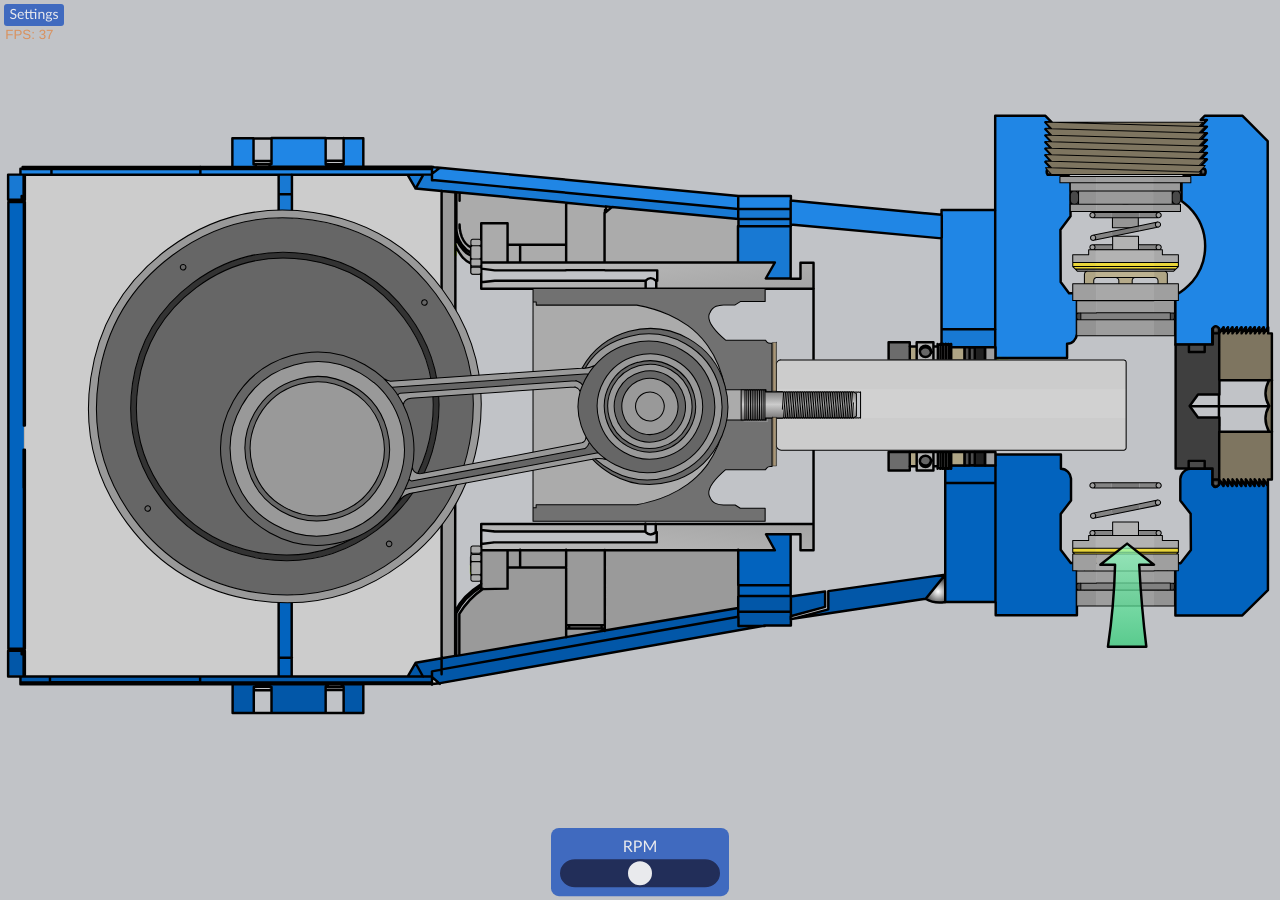
==== commit 92e9b6a1: "Start each animation at half speed and clear the console errors The RPM sliders opened at zero, so a" ====
--- a/assets/anim-01-single-gallery.html
+++ b/assets/anim-01-single-gallery.html
@@ -1 +1 @@
-<!doctype html><html lang="en"><head><meta charset="utf-8"><link href="https://fonts.lunchboxsessions.com/fonts.css" rel="stylesheet"><script>if(document.domain.indexOf("lunchboxsessions.com")>0)document.domain="lunchboxsessions.com"</script><!--! begin head --><meta name="viewport" content="width=device-width,initial-scale=1,minimum-scale=1,user-scalable=yes"><script defer src="02331fa6589f15b442a8f5fd36d5350b.js"></script><script defer src="74864e47a5d957de0882042358445fba.js"></script><script defer src="879b3356f6e35a8d971212d68871d874.js"></script><link rel="stylesheet" href="6b54601aa4d8e482face6fe823419278.css"><link rel="stylesheet" href="d41d8cd98f00b204e9800998ecf8427e.css"><!--! end head --></head><body><!--! begin body --><svg node-count="0" id="svga" xmlns="http://www.w3.org/2000/svg" xmlns:xlink="http://www.w3.org/1999/xlink" width="520" height="250" font-family="Lato, sans-serif" text-rendering="geometricPrecision" version="1.1"><defs><linearGradient id="Gradient_1" x1="252.18" x2="280.03" y1="208.43" y2="22.38" gradientUnits="userSpaceOnUse" spreadMethod="pad"><stop offset="0%" stop-color="#CCC"/><stop offset="100%" stop-color="#333"/></linearGradient><linearGradient id="Gradient_2" x1="252.18" x2="280.03" y1="36.92" y2="222.97" gradientUnits="userSpaceOnUse" spreadMethod="pad"><stop offset="0%" stop-color="#CCC"/><stop offset="100%" stop-color="#333"/></linearGradient><radialGradient id="Gradient_3" cx="0" cy="0" r="2.45" fx="0" fy="0" gradientTransform="matrix(1 0 0 1 176.4 234.3)" gradientUnits="userSpaceOnUse" spreadMethod="pad"><stop offset="0%" stop-color="#FFF"/><stop offset="100%" stop-color="#000"/></radialGradient><linearGradient id="Gradient_4" x1="203.94" x2="213.46" y1="63.95" y2="63.95" gradientUnits="userSpaceOnUse" spreadMethod="pad"><stop offset="0%" stop-color="#727272"/><stop offset="18.43%" stop-color="#A0A0A0"/><stop offset="36.08%" stop-color="gray"/><stop offset="51.76%" stop-color="#D7D7D7"/><stop offset="65.1%" stop-color="#8A8A8A"/><stop offset="89.41%" stop-color="#D9D9D9"/><stop offset="100%" stop-color="#676767"/></linearGradient><linearGradient id="Gradient_5" x1="206.29" x2="234.91" y1="63.95" y2="63.95" gradientUnits="userSpaceOnUse" spreadMethod="pad"><stop offset="0%" stop-color="#727272"/><stop offset="18.43%" stop-color="#A0A0A0"/><stop offset="36.08%" stop-color="gray"/><stop offset="51.76%" stop-color="#D7D7D7"/><stop offset="65.1%" stop-color="#8A8A8A"/><stop offset="89.41%" stop-color="#D9D9D9"/><stop offset="100%" stop-color="#676767"/></linearGradient><linearGradient id="Gradient_6" x1="245.65" x2="299.85" y1="53" y2="53" gradientUnits="userSpaceOnUse" spreadMethod="pad"><stop offset="0%" stop-color="#CCC"/><stop offset="100%" stop-color="#666"/></linearGradient><linearGradient id="Gradient_7" x1="221.07" x2="254.93" y1="55.4" y2="55.4" gradientUnits="userSpaceOnUse" spreadMethod="pad"><stop offset="0%" stop-color="#727272"/><stop offset="18.43%" stop-color="#A0A0A0"/><stop offset="36.08%" stop-color="gray"/><stop offset="51.76%" stop-color="#D7D7D7"/><stop offset="65.1%" stop-color="#8A8A8A"/><stop offset="89.41%" stop-color="#D9D9D9"/><stop offset="100%" stop-color="#676767"/></linearGradient><radialGradient id="Gradient_8" cx="0" cy="0" r="7.49" fx="0" fy="0" gradientTransform="matrix(1 0 0 1 381.1 198)" gradientUnits="userSpaceOnUse" spreadMethod="pad"><stop offset="0%" stop-color="#FFF"/><stop offset="100%" stop-color="#000"/></radialGradient><radialGradient id="Gradient_9" cx="0" cy="0" r="1.8" fx="0" fy="0" gradientTransform="matrix(1 0 0 1 426.1 27.6)" gradientUnits="userSpaceOnUse" spreadMethod="pad"><stop offset="0%" stop-color="#666"/><stop offset="100%" stop-color="#000"/></radialGradient><radialGradient id="Gradient_10" cx="0" cy="0" r="1.86" fx="0" fy="0" gradientTransform="matrix(1 0 0 1 489 27.4)" gradientUnits="userSpaceOnUse" spreadMethod="pad"><stop offset="0%" stop-color="#666"/><stop offset="100%" stop-color="#000"/></radialGradient><radialGradient id="Gradient_11" cx="0" cy="0" r="2.02" fx="0" fy="0" gradientTransform="matrix(1 0 0 -1 493.9 154)" gradientUnits="userSpaceOnUse" spreadMethod="pad"><stop offset="0%" stop-color="#666"/><stop offset="100%" stop-color="#000"/></radialGradient><radialGradient id="Gradient_12" cx="0" cy="0" r="2.02" fx="0" fy="0" gradientTransform="matrix(1 0 0 1 493.9 91.6)" gradientUnits="userSpaceOnUse" spreadMethod="pad"><stop offset="0%" stop-color="#666"/><stop offset="100%" stop-color="#000"/></radialGradient><linearGradient id="Gradient_13" x1="380.88" x2="386.33" y1="101.45" y2="101.45" gradientUnits="userSpaceOnUse" spreadMethod="pad"><stop offset="0%" stop-color="#727272"/><stop offset="18.43%" stop-color="#A0A0A0"/><stop offset="36.08%" stop-color="gray"/><stop offset="51.76%" stop-color="#D7D7D7"/><stop offset="65.1%" stop-color="#8A8A8A"/><stop offset="89.41%" stop-color="#D9D9D9"/><stop offset="100%" stop-color="#676767"/></linearGradient><linearGradient id="Gradient_14" x1="380.88" x2="386.33" y1="101.45" y2="101.45" gradientUnits="userSpaceOnUse" spreadMethod="pad"><stop offset="0%" stop-color="#727272"/><stop offset="18.43%" stop-color="#A0A0A0"/><stop offset="36.08%" stop-color="gray"/><stop offset="51.76%" stop-color="#D7D7D7"/><stop offset="65.1%" stop-color="#8A8A8A"/><stop offset="89.41%" stop-color="#989898"/><stop offset="100%" stop-color="#676767"/></linearGradient><linearGradient id="Gradient_15" x1="380.88" x2="386.33" y1="101.45" y2="101.45" gradientUnits="userSpaceOnUse" spreadMethod="pad"><stop offset="0%" stop-color="#727272"/><stop offset="18.43%" stop-color="#A0A0A0"/><stop offset="36.08%" stop-color="gray"/><stop offset="49.41%" stop-color="#A6A6A6"/><stop offset="55.29%" stop-color="#8E8989"/><stop offset="65.1%" stop-color="#8A8A8A"/><stop offset="89.41%" stop-color="#D9D9D9"/><stop offset="100%" stop-color="#676767"/></linearGradient><linearGradient id="Gradient_16" x1="149.59" x2="215.21" y1="-89.5" y2="348.9" gradientUnits="userSpaceOnUse" spreadMethod="pad"><stop offset="0%" stop-color="#CCC"/><stop offset="100%" stop-color="#333"/></linearGradient><linearGradient id="Gradient_17" x1="26.05" x2="26.05" y1="12.15" y2="26.75" gradientUnits="userSpaceOnUse" spreadMethod="reflect"><stop offset="0%" stop-color="#CCC"/><stop offset="100%" stop-color="#727171"/></linearGradient><linearGradient id="Gradient_18" x1="-14.9" x2="-5.4" y1="173.75" y2="173.75" gradientUnits="userSpaceOnUse" spreadMethod="pad"><stop offset="0%" stop-color="#6D624C"/><stop offset="18.43%" stop-color="#9F9073"/><stop offset="36.08%" stop-color="#806F59"/><stop offset="51.76%" stop-color="#AD9777"/><stop offset="65.1%" stop-color="#8A8165"/><stop offset="89.41%" stop-color="#A39A88"/><stop offset="100%" stop-color="#6B6254"/></linearGradient><linearGradient id="Gradient_19" x1="-14.9" x2="-5.4" y1="1.5" y2="1.5" gradientUnits="userSpaceOnUse" spreadMethod="pad"><stop offset="0%" stop-color="#6D624C"/><stop offset="18.43%" stop-color="#9F9073"/><stop offset="36.08%" stop-color="#806F59"/><stop offset="51.76%" stop-color="#AD9777"/><stop offset="65.1%" stop-color="#8A8165"/><stop offset="89.41%" stop-color="#A39A88"/><stop offset="100%" stop-color="#6B6254"/></linearGradient><linearGradient id="Gradient_20" x1="37.56" x2="-4.36" y1="14.45" y2="14.45" gradientUnits="userSpaceOnUse" spreadMethod="reflect"><stop offset="0%" stop-color="#2FCD76" stop-opacity=".71"/><stop offset="100%" stop-color="#93FFC3" stop-opacity=".71"/></linearGradient><linearGradient id="Gradient_21" x1="-2.61" x2="-2.59" y1="-.84" y2="21.74" gradientUnits="userSpaceOnUse" spreadMethod="reflect"><stop offset="0%" stop-color="#2FCD94" stop-opacity=".71"/><stop offset="100%" stop-color="#93FFCC" stop-opacity=".71"/></linearGradient><g id="L0_0_F"><path fill="#9A9A9A" stroke="none" d="M195.5 197h.8l9.9-.2v-15.3 6.8h5.1v-7.2h-15.8V197M179.4 35.2v189.9l5.5-1V206l.1-144.7V35.8h-.5l-5.1-.5M211.3 181v7.2h18.6v23.3h15.8V181H230v6.8-6.8h-18.7m-5.1 7.3v8.4l-10 .2q-5.8 4-9.5 10.1v17l43.3-7.4v-28.2h-23.8m38.2 24.5v-1.2h-13.1v1.3h13.1m1.3 1v-1H230v3.6l15.7-2.6m54.2-18.4v-14.4h-54.2V214l54.2-9.3v-9.1z"/><path fill="url(#Gradient_1)" stroke="none" d="M195.5 170.4v2.7l4.6.5.9.1h61.3v-3.3h-66.8m129.7 4.2v6.5h5.3v-10.7h-64v3.3h.4v4.2h-66.6l-.5.1-4.3.6v2.5h119.3l-3.7-6.5h14.1z"/><path fill="#ABABAB" stroke="none" d="M195.5 58.4v5.9h10.7V48.4h-10.7v10m-10.1-3.5-.5-1.4v3.3l.2.3.3 1.1q1.4 2.8 2.8 4.3 1.3 1.5 3.2 2.3v-3.3q-2-.8-3.3-2.3-1.3-1.5-2.7-4.3m1.3-19-1.3-.1v15.1q0 1.6.6 3 .5 1.5 1.4 3l.4.5q1.6 2 3.6 2.9v-2.2q-2.5-.7-3.8-4.2l-.5-1.3v-.4l-.5-1.7V49q.1 1.8.4 3.2l.1.3v.1l.5 1.3q1.3 3.5 3.8 4.2l4.1.3v-10h10.7v8.7h23.7V40l-42.2-4h-1v3.2-3.3m19.5 21.2v7.2h5.1v-7.2h-5.1m23.8 7.2v-7.2h-18.7v7.2h18.6M246.2 43v-1.5L229.9 40v24.3h15.7V43h.4m2.4-1.2-2.8 2.3v20.2h54.2V46.7l-51.4-4.9z"/><path fill="url(#Gradient_2)" stroke="none" d="M185.4 35.8h-.5v17.8l.5 1.3q1.4 2.8 2.8 4.3 1.3 1.5 3.2 2.3v-1.2q-2-.8-3.6-3l-.3-.5q-1-1.4-1.5-2.9t-.6-3V35.8m76.9 39.1v-3.2H201l-5.5.6v2.6h66.8m68.2 0V64.4h-5.3v6.5h-14l3.5-6.5H195.6v2.5l5.5.7h65.8v4.2h-.3V75h64M186.8 36v-.1l-1.3-.1 1.3.1m-7.3-.7 5.1.5-5.1-.5z"/><path fill="#0257A8" stroke="none" d="M165.6 232.5h6.3l-3-5.6-3.3 5.6m13.8-2.9v-4.5l-10.6 1.8 3.1 5.6h3.6v-2.2l3.9-.7m120.5-23.3v-1.6l-54.2 9.2-15.7 2.6-43.3 7.4-1.3.2h-.4l-5.6 1v4.5l120.5-21.4v-2m0 5.7v-3.7l-120.5 21.4v1.9-1.9l-3.9.7v2.3l3.3 2.8 131.8-23.5h-10.8m21.4-4v-1.6h-21.3v5.6h21.3v-4m0-1.6V200h-21.3v6.3h21.3M10.1 232.5H8.4v2.4h12v-2.4H10.2M8.8 222H3.3v10.2h6.3v-9.3h-.8v.6-1.5m85.7 13.7v11.6h8.6v-10.6h.8v-1h-9.4m-13.2-.8v-2.4H20.4v2.4h61m0-2.4v2.4h94.1v-2.3l-.1-.1h-94m51.8 4.3v-1.2h-23.8v1.2h.9v10.5h22v-10.6h.9m5.5 0h.9v10.6h8v-11.7h-8.8v1.2m196.4-32.6v-6.3l-14 2v8l14-3.7m48.8-13.1-47.5 6.7v7.4l-15.2 4L376 201l8-9.9z"/><path fill="url(#Gradient_3)" stroke="none" d="M175.5 232.6v3l3.3-.2-3.3-2.8z"/><path fill="#BBB0A6" stroke="none" d="m175.3 232.5.2.1v-.1h-.1m-167 2.4v.8h12v-.8h-12M9.7 222v-.8h-6v.8h5.1v.8h.8v-.8m71.8 13.7v-.8h-61v.8h61m51.8 0h42.3v-.8H81.3v.8h51.9m5.3-3.2v-.3h-20v.3h20M10.1 155.8h-.4v65.3h.4v-65.3m-.5-25.3v9.9h.5v-9.9h-.4m.4-90.8h-.4v90.8h.4V39.8M8.8 38v.8H3.7v.9h6V38h-.9m1.3-9.3h-.4v10.1h.4V28.6m165.4-2.4v-.7H81.4v.8h94.1m0-.8h.6-.6m73 16.3-2.4-.3V43h-.4v1.1l2.8-2.3z"/><path fill="#0263BE" stroke="none" d="M118.5 232.5v-7.7h-5.3v7.7h5.3m0-34.9h-5.3v27.3h5.3v-27.3M3.8 39.7h-.4v181.4h6.3V39.8h-6m317.5 155.8h-21.4v4.5h21.4v-4.5m-21.4-14.4v14.4h21.4v-20.9h-10l3.5 6.5H300m84.1-27.2v48.4h20.4V154H384m20.4-7.2h-18v1.3q-.7-.3-1.1 0-.6-.4-1.2 0h-.1v5.9h20.4v-7.2m0-4.4v65.5h33v-21.4l-2.5.1-4.1-5.3v-14.7l4.2-5.5v-8.8q0-1.7-1.3-2.8-1-1.3-2.7-1.3v-5.8h-26.7M515.1 155l-1.8-2.4v2.5l-1.7-2.5v2.5l-1.9-2.5v2.5l-1.7-2.5v2.5l-1.9-2.5v2.5l-1.8-2.5v2.5l-1.8-2.5v2.5l-1.8-2.5v2.5l-1.8-2.5v2.5l-1.8-2.5v2.5l-1.8-2.5v2q-1.5 1.8-2.7 0v-6.5h-8.9l-.8.1q-1.2.2-2 1.1-1.2 1.2-1.3 2.8v8.9l4.2 5.5V181l-4 5.3-2.2.1v21.3h27.1l10.4-10.4V155z"/><path fill="#1879D3" stroke="none" d="M9.7 28.6H3.3v10.2h5.5v-1.5.7h.8v-9.3m109 0h-5.4v7.9h5.4v-8m-5.4 8v10.3h5.4V36.5h-5.4m55.7-2.4 3-5.5h-6.3l3.3 5.5m152.3 15.3h-21.4v14.8h15l-3.7 6.5h10.1V49.5m0-.7v-2.1h-21.4v2.8h21.4v-.7m-21.4-2.1v-4.1l-123-11.7h-1.3v-2.2h-3.6l-3 5.5 10.5 1 5.1.5h.4l.5.1 1.2.1 1.1.1 42.3 4 16 1.6 2.4.2 51.4 4.8m0-4v4h21.4v-4h-21.4M383 97.5q.5.5 1.1 0 .6.5 1.1 0 .5.3 1.2 0v1.2h18v-7.2h-21.8v6.3l.4-.3z"/><path fill="#2086E5" stroke="none" d="M8.3 28.6h12.5v-2.4H8.3v2.5m73.1 0v-2.5H20.8v2.5h60.6m0-2.5v-.7H9.2v.8h72.2m21.7-2V14h-8.6v11.6h9.5v-1.1h-.9m36.5 0h-.8v1.1h8.9V13.8h-8.1v10.5m-7.2 0V14h-22.1v10.5h-.8v1.1h23.7v-1.1h-.8m43.1 4.3v-2.4H81.4v2.4h94.1m.6-3.1-.6-.1v2.9l3.2-2.6-2.3-.2h-.3m123.7 17v-5.3l-121-11.5h-.1l-3.2 2.6V31h1.2l123.1 11.7m0-5.3v5.3h21.4v-5.3h-21.4m104.5 5.8h-21.8v48.4h21.8V43.1M376 44.4h-.2l-54.5-5.2v9.6l61.4 5.6V45l-6.6-.6m58.9 1.1V30.7q0-.8-.6-1.4-.6-.6-1.4-.6h-7.4q-.7-1.3 0-2.5h1.7l-2.5-2.8h2.5l-2.5-2.7h2.5l-2.5-2.6h2.5l-2.5-2.7h2.5l-2.5-2.7h2.5l-2.5-2.6h2.5l-2.5-2.8h2.5l-2.5-2.6h-20.4v98.4h29.1v-5.8q1.7 0 2.9-1.2 1.1-1.2 1.1-2.8V76.8h-3.1l-3.5-4.6V51l4.1-5.5m54.5-40.8-1.6 1.7h2.5l-2.5 2.7h2.5l-2.5 2.7h2.5l-2.5 2.7h2.5l-2.5 2.6h2.5l-2.5 2.7h2.5l-2.5 2.7h2.5l-2.5 2.7h1l-1 1h1.7q.8 1.3 0 2.5h-7.3q-.9 0-1.5.6-.5.6-.5 1.4v8.6q1.4 1 2.8 2.5 6.6 6.6 6.6 15.9 0 8.3-5.3 14.5l-.2.3-1 1q-1.9 1.9-4 3.3h-1.5v20.9h15v-6.5q1.2-1.8 2.7 0v2l1.8-2.5v2.5l1.8-2.5v2.5l1.8-2.5v2.5l1.8-2.5v2.5l1.9-2.5v2.5l1.8-2.5v2.5l1.8-2.5v2.5l1.8-2.5v2.5l1.8-2.5v2.5l1.8-2.5v2.5l1.8-2.5V15L504.6 4.7h-15.2z"/><path fill="url(#Gradient_4)" stroke="none" d="M211.3 67.5h-5.1v.1h5.1v-.1z"/><path fill="url(#Gradient_5)" stroke="none" d="M230 67.6v-.1h-18.7v.1h18.6z"/><path fill="url(#Gradient_6)" stroke="none" d="M179.4 35.8v-.5l-10.6-1v-.1l-3.2-5.5h-47v18.2h-5.4V28.7H10.1v10.2h-.4v.8h.4v181.4h-.4v.9h.4v10.5h103.1v-34.9h5.3v34.6h20v.3h27.1l3.3-5.6 10.5-1.8V35.8z"/><path fill="url(#Gradient_7)" stroke="none" d="M245.7 67.6v-.1H230v.1h15.7z"/><path fill="url(#Gradient_8)" stroke="none" d="M376 201q3.5 2.1 8 1.3v-11.2l-8 9.9z"/><path fill="url(#Gradient_9)" stroke="none" d="M427.3 28.7v-2.5h-1.8q-.7 1.2 0 2.5h1.8z"/><path fill="url(#Gradient_10)" stroke="none" d="M487.8 26.1v2.6h1.7q.8-1.3 0-2.5h-1.7z"/></g><g id="nut_0_L0_0_F"><path fill="#ABABAB" stroke="none" d="M0 20.6v3.6q0 .7.5 1.2t1.1.5h6.5q.6 0 1.1-.5.5-.5.5-1.1v-3.6q0-.7-.5-1.1-.5-.5-1.1-.6H1.6q-.6 0-1.1.6-.5.4-.5 1m.5-14Q0 7.2 0 7.9v9.6q0 .7.5 1.1.5.5 1.1.5h6.5q.6 0 1.1-.5.5-.4.5-1.1V7.8q0-.7-.5-1.1-.5-.5-1.1-.5H1.7q-.7 0-1.2.5m9.2-2.2V1.6q0-.6-.5-1.1-.5-.5-1-.5H1.7Q1 0 .5.5T0 1.6v3q0 .6.5 1 .5.5 1.1.6h6.5q.6 0 1.1-.5.5-.5.5-1.2z"/></g><g id="checkValveTop_0_L0_0_F"><path fill="#9A9A9A" stroke="none" d="M13.9 26.8H10v7h25.1v-7H14M35.2 14V6H10v8h25.1m0-8V0H0v6h35.1m55 20.8V14H35v12.8h55m0 0v7h26.5v-7H90.1M112.7 14h3.9V6H90.1v8h22.6m13.9-8V0H90.1v6h36.5z"/><path fill="#939393" stroke="none" d="M18 17.9v8.9h17.1V14H18v3.9m90.6 0V14H90.1v12.8h18.5v-8.9z"/><path fill="#969696" stroke="none" d="M75.8 33.8h-25v15.8h25V33.8z"/><path fill="#A0A0A0" stroke="none" d="M90 33.8v-7H35.1v7h55M90 14V6H35v8h55m0-8V0H35v6h55z"/><path fill="#494949" stroke="none" d="M10 17.9v5q0 1.6 1.1 2.7 1.2 1.2 2.8 1.2h.2q1.6 0 2.8-1.2 1-1.1 1.1-2.7v-5q0-1.6-1.1-2.8-1.2-1-2.8-1.1h-.2q-1.6 0-2.7 1.1Q10 16.3 10 18m99.8-2.8q-1.2 1.2-1.2 2.8v5q0 1.6 1.1 2.7 1.2 1.2 2.8 1.2h.2q1.6 0 2.7-1.2 1.1-1.1 1.2-2.7v-5q0-1.6-1.2-2.8-1.1-1-2.7-1.1-1.8 0-3 1.1z"/></g><g id="checkValvePlug_0_L0_0_F"><path fill="#7E7560" stroke="none" d="M150.9 48.2h-2.3L6 44.1H0l6 6.5h142.6l2.3-2.4m-2.3 0 6-6.3h-6L6 37.8H0l6 6.3 142.6 4.1m0-6.3 6-6.3h-6L6 31.5H0l6 6.3 142.6 4.1m0-6.3 6-6.3h-6L6 25.2H0l6 6.3 142.6 4.1m6-12.6h-6L6 18.9H0l6 6.3 142.6 4.1 6-6.3m0-6.3h-6L6 12.6H0l6 6.3L148.6 23l6-6.3m0-6.3h-6L6 6.3H0l6 6.3 142.6 4.1 6-6.3m0-6.3h-6L6 0H0l6 6.3 142.6 4.1 6-6.3m-6 0 3.9-4.1H6l142.6 4.1z"/></g><g id="L0_8_F"><path fill="#494949" stroke="none" d="M489.4 100.7v-3.1H483v3.1h6.5m0 47.3v-3.1H483v3.1h6.5z"/><path fill="url(#Gradient_11)" stroke="none" d="M495.3 154.5v-2h-2.6v2q1.1 1.8 2.6 0z"/><path fill="#7E7560" stroke="none" d="M516.7 133.1h-21.4v19.4l1.8 2.4v-2.5l1.8 2.5v-2.5l1.8 2.5v-2.5l1.8 2.5v-2.5l1.9 2.5v-2.5l1.8 2.5v-2.5l1.8 2.5v-2.5l1.8 2.5v-2.5l1.8 2.5v-2.5l1.8 2.5v-2.5l1.8 2.5v-2.5h1.5v-19.3m-1.3-21q-3 5.5 0 10.5-3 5 0 10.5h1.3v-21h-1.3m-11-19v-2.5l-1.9 2.5v-2.5l-1.8 2.5v-2.5l-1.8 2.5v-2.5l-1.8 2.5v-2.5l-1.8 2.5v19h21.4v-19h-1.6v-2.5l-1.8 2.5v-2.5l-1.7 2.5v-2.5l-1.9 2.5v-2.5l-1.7 2.5v-2.5l-1.9 2.5v-2.5l-1.8 2.5z"/><path fill="url(#Gradient_12)" stroke="none" d="M492.6 91.1v2h2.7v-2q-1.5-1.9-2.7 0z"/><path fill="#3F3F3F" stroke="none" d="M492.6 97.6h-3.2v3.1H483v-3.1h-5.3V148h5.3v-3.1h6.5v3.1h3.3v4.5h2.6v-25.3h-8.8l-3.3-4.6 3.3-4.7h8.8V93.1h-2.7v4.5z"/></g><g id="L0_9_M_0_F"><path fill="#9E9E9E" stroke="none" d="M404.4 98.8h-4.2v5.4h4.2v-5.5z"/></g><g id="L0_9_M_1_F"><path fill="#212121" stroke="none" d="M400.1 98.8H396v5.4h4.2v-5.5z"/></g><g id="L0_9_M_2_F"><path fill="#4E4E4E" stroke="none" d="M393.9 98.8h-2.1v5.4h2.1v-5.5m2.1 0h-2.1v5.5h2.1v-5.5z"/></g><g id="L0_9_M_3_F"><path fill="#AFA585" stroke="none" d="M391.8 98.8h-5.5v5.4h5.5v-5.5z"/></g><g id="L0_9_M_4_F"><path fill="url(#Gradient_13)" stroke="none" d="M385.3 97.5q-.6.4-1.2 0v6.7h1.1v-6.8m-3.2 0q-.7.7-1.1 0v6.8h1.1v-6.8m1 0q-.5.5-1 0v6.8h1v-6.8z"/><path fill="url(#Gradient_14)" stroke="none" d="M386.4 97.5q-.7.3-1.1 0v6.7h1v-6.8z"/><path fill="#B3B3B3" stroke="none" d="M380.9 98.3h-1.7v5.9h1.7v-5.9m-8.5-1.6v7.5h6.8v-7.5h-6.8m3.5 1.4q.9 0 1.5.7.7.7.7 1.7v.6q-.2.5-.7 1-.6.7-1.6.7t-1.6-.7q-.7-.7-.7-1.6v-.1q0-.9.7-1.6.6-.6 1.6-.6z"/><path fill="url(#Gradient_15)" stroke="none" d="M384.1 97.5q-.5.5-1 0v6.7h1v-6.8z"/><path fill="#6C6C6C" stroke="none" d="M369.4 98.5v-1.7H361v7.4h8.5v-5.8z"/><path fill="#AFA585" stroke="none" d="M372.4 98.5h-3v5.7h3v-5.8z"/><path fill="#666" stroke="none" d="M378 101q0-1-.6-1.6-.7-.7-1.6-.7t-1.6.6q-.5.5-.6 1.1 0 1 .6 1.6.7.7 1.6.7 1 0 1.6-.7.5-.4.7-1m-.7-2.2q-.6-.7-1.5-.7-1 0-1.7.7t-.7 1.6q.2-.6.7-1 .6-.7 1.6-.7.9 0 1.6.6.7.7.7 1.7v-.6q0-.9-.7-1.6z"/></g><g id="L0_9_M_5_M_0_F"><path fill="#9E9E9E" stroke="none" d="M404.4 98.8h-4.2v5.4h4.2v-5.5z"/></g><g id="L0_9_M_5_M_1_F"><path fill="#212121" stroke="none" d="M400.1 98.8H396v5.4h4.2v-5.5z"/></g><g id="L0_9_M_5_M_2_F"><path fill="#4E4E4E" stroke="none" d="M393.9 98.8h-2.1v5.4h2.1v-5.5m2.1 0h-2.1v5.5h2.1v-5.5z"/></g><g id="L0_9_M_5_M_3_F"><path fill="#AFA585" stroke="none" d="M391.8 98.8h-5.5v5.4h5.5v-5.5z"/></g><g id="L0_9_M_5_M_4_F"><path fill="url(#Gradient_13)" stroke="none" d="M385.3 97.5q-.6.4-1.2 0v6.7h1.1v-6.8m-3.2 0q-.7.7-1.1 0v6.8h1.1v-6.8m1 0q-.5.5-1 0v6.8h1v-6.8z"/><path fill="url(#Gradient_14)" stroke="none" d="M386.4 97.5q-.7.3-1.1 0v6.7h1v-6.8z"/><path fill="#B3B3B3" stroke="none" d="M380.9 98.3h-1.7v5.9h1.7v-5.9m-8.5-1.6v7.5h6.8v-7.5h-6.8m3.5 1.4q.9 0 1.5.7.7.7.7 1.7v.6q-.2.5-.7 1-.6.7-1.6.7t-1.6-.7q-.7-.7-.7-1.6v-.1q0-.9.7-1.6.6-.6 1.6-.6z"/><path fill="url(#Gradient_15)" stroke="none" d="M384.1 97.5q-.5.5-1 0v6.7h1v-6.8z"/><path fill="#6C6C6C" stroke="none" d="M369.4 98.5v-1.7H361v7.4h8.5v-5.8z"/><path fill="#AFA585" stroke="none" d="M372.4 98.5h-3v5.7h3v-5.8z"/><path fill="#666" stroke="none" d="M377.4 102q.5-.4.7-1 0-1-.7-1.6-.7-.7-1.6-.7t-1.6.6q-.5.5-.6 1.1 0 1 .6 1.6.7.7 1.6.7 1 0 1.6-.7m0-3.2q-.6-.7-1.5-.7-1 0-1.7.7t-.7 1.6q.2-.6.7-1 .6-.7 1.6-.7.9 0 1.6.6.7.7.7 1.7v-.6q0-.9-.7-1.6z"/></g><g id="crosshead_0_L0_0_F"><path fill="#717171" stroke="none" d="M218.1 128.5v-.1h-14.4v-1.2H186l-.1.8-.3 1.5q-4.7 23.4-16.6 40.3-.8 1.2-1.8 2.3-4 5.4-9 10.1-3.9 3.7-8.4 7-8.3 6.1-18.4 10.6-14 6.1-31.1 9.2H3v3.1H0v13h224.6v-12.6h-24l-5-3.2h-11.3q-4.2 0-7.1-1.3-4.4-1.9-6.1-6.3-.5-.9-.8-1.9-2.4-8.9 16-24.6H225q.3-.9 1-1.6 1.4-1.4 3.4-1.4h1.8v-47H227v3.3h-8.9m6.5-116V0H0v13h3.1v3h97.2q17.2 3.2 31 9.3 10.1 4.5 18.5 10.6 10 7.3 17.4 17l1.8 2.4q12 16.8 16.5 40.3l.5 2.3h18.1l1 .5.8-.5.9.5.8-.5 1 .5.8-.5.9.5.8-.5 1 .5.8-.5.9.5.8-.5 1 .5.8-.5.9.5.8-.5 1 .5.8-.5.9.5.8-.5 1 .5.8-.5.9.5.8-.5v2h6v-47h-1.7q-2 0-3.4-1.5-.7-.7-1-1.5h-38.7q-18.4-15.8-16-24.6.2-1 .8-1.9 1.7-4.5 6-6.3 3-1.3 7.1-1.4h11.3l5-3.2h24z"/><path fill="url(#Gradient_16)" stroke="none" d="m219.9 127.2-.9-.5-.8.5-1-.5-.8.5-.9-.5-.8.5-1-.5-.8.5-.9-.5-.8.5-1-.5-.8.5-.9-.5-.8.5-1-.5-.8.5-.9-.5-.8.5h-.4v1.1h5.1v.1h9.2v.1h8.9v-3.3h-1.9v2l-.8-.5-.9.5-.9-.5-.8.5-1-.5-.8.5z"/><path fill="#ABABAB" stroke="none" d="m169 55.3-1.8-2.4q-7.3-9.7-17.4-17-8.3-6.1-18.4-10.6-14-6.2-31.1-9.3H3v-3H0v199h3.1v-3h97.2q17.2-3.2 31-9.3 10.1-4.5 18.5-10.6 4.5-3.3 8.4-7 5-4.7 9-10l1.8-2.4q12-16.9 16.6-40.3l.2-1.4.2-.9h18.1V97.9H186l-.5-2.3Q181 72.1 169 55.3z"/></g><g id="plunger_0_L0_0_F"><path fill="#D1D1D1" stroke="none" d="m58 68.7-.8.5h1.6l-.8-.5m-1 .5-.8-.5-.8.5H57m3.5 0-.8-.5-.8.5h1.6m-7.8-.5-.8.5h1.6l-.8-.5m-1 .5-.7-.5-.8.5h1.6m3.5 0-.8-.5-.8.5h1.6m-7.8-.5-.8.5h1.6l-.8-.5m-1 .5-.8-.5-.8.5h1.6m2.8-.5-.8.5H50l-.8-.5m-8 .5-.7-.5-.8.5h1.6m.2 0H43l-.8-.5-.8.5m1.8 0h1.6l-.8-.5-.8.5m34.8 0-.8-.5-.8.5H78m1.8 0-.8-.5-.8.5h1.6m1-.5-.8.5h1.5l-.8-.5m-8.7 0-.8.5h1.6l-.8-.5m2.5.5-.8-.5-.8.5h1.6m1-.5-.8.5h1.6l-.8-.5m-9.6.5h1.6l-.8-.5-.8.5m3.3 0-.7-.5-.8.5h1.6m1-.5-.8.5H71l-.8-.5m-8 .5-.7-.5-.8.5h1.6m1-.5-.8.5H64l-.8-.5m1.8 0-.8.5h1.6l-.8-.5m-49.8.5h1.6l-.8-.5-.8.5m3.3 0-.8-.5-.7.5h1.5m1-.5-.8.5h1.6l-.8-.5m-8 .5-.8-.5-.7.5h1.5m1-.5-.8.5h1.6l-.8-.5m1.8 0-.9.5H15l-.8-.5m-7 0-.8.5H8l-.8-.5m2.5.5-.7-.5-.8.5h1.6m28 0-.8-.5-.8.5h1.6m1.7 0-.8-.5-.8.5h1.6m-7 0-.8-.5-.7.5h1.5m1.8 0-.8-.5-.8.5h1.6m1-.5-.8.5H36l-.8-.5m-8.7 0-.8.5h1.6l-.8-.5m2.5.5-.8-.5-.7.5H29m1-.5-.8.5h1.6l-.8-.5m-8.8 0-.7.5H22l-.8-.5m2.6.5-.8-.5-.8.5h1.6m1-.5-.9.5h1.6l-.8-.5m313.7.5v-28H0V44h6.3l1 .5.8-.5.9.5.8-.5 1 .5.8-.5.9.5.8-.5 1 .5.8-.5.9.5.8-.5 1 .5.8-.5.9.5.8-.5 1 .5.8-.5.9.5.8-.5 1 .5.8-.5.9.5.8-.5 1 .5.8-.5.9.5.8-.5 1 .5.8-.5.9.5.8-.5 1 .5.8-.5.9.5.8-.5 1 .5.8-.5.9.5.8-.5 1 .5.8-.5.9.5.8-.5 1 .5.8-.5.9.5.8-.5 1 .5.8-.5.9.5.8-.5 1 .5.8-.5.9.5.8-.5 1 .5.8-.5.9.5.8-.5 1 .5.8-.5.9.5.8-.5 1 .5.8-.5.9.5.8-.5 1 .5.8-.5.9.5.8-.5 1 .5.8-.5.9.5.8-.5 1 .5.8-.5.9.5.8-.5 1 .5.8-.5.9.5.8-.5 1 .5.8-.5v25.3h256.8z"/><path fill="#CCC" stroke="none" d="M338.4 97.8V69.1H81.6v.1H0v26.1q0 2 1.4 3.4t3.5 1.5h331.3q.8 0 1.5-.7t.7-1.6m0-56.7v-26q0-.9-.7-1.6t-1.5-.7H4.9q-2 0-3.4 1.4T0 17.7v23.6h338.4z"/></g><g id="PlungerBolt_0_L0_0_F"><path fill="url(#Gradient_17)" stroke="none" d="m16 0-.8.5-1.8 24.3.8.5 1-.5L16.9.5 16 0m1.8 0-.9.5-1.8 24.3.9.5.9-.5L18.7.5l-1-.5m1.8 0-.8.5-1.8 24.3.8.5 1-.5L20.3.5l-.9-.5M23 0l-.8.5-1.8 24.3.8.5 1-.5L23.8.5 23 0m1.8 0-.9.5-1.8 24.3.9.5.9-.5L25.7.5l-1-.5m-2.5.5-1-.5-.8.5-1.8 24.3.9.5.9-.5L22.2.5m4.3-.5-.8.5-1.8 24.3.8.5 1-.5L27.3.5l-.9-.5m1.8 0-.9.5-1.8 24.3.9.5.9-.5L29.2.5l-1-.5M30 0l-.8.5-1.8 24.3.8.5 1-.5L30.8.5 30 0m1.8 0-.9.5-1.8 24.3.9.5.9-.5L32.7.5l-1-.5m2.7.5-.9-.5-.8.5-1.8 24.3.8.5 1-.5L34.4.5m.9-.5-.9.5-1.8 24.3.9.5.9-.5L36.2.5l-1-.5M37 0l-.8.5-1.8 24.3.8.5 1-.5L37.9.5 37 0m1.8 0-.9.5-1.8 24.3.9.5.9-.5L39.7.5l-1-.5m3.5 0-.8.5-1.8 24.3.9.5.9-.5L43.2.5l-1-.5m-.8.5-.9-.5-.8.5-1.8 24.3.8.5 1-.5L41.4.5m3.5 0L44 0l-.8.5-1.8 24.3.8.5 1-.5L44.9.5m2.6-.5-.8.5-1.8 24.3.8.5 1-.5L48.4.5l-.9-.5m-.8.5-1-.5-.8.5-1.8 24.3.9.5.9-.5L46.7.5m2.5-.5-.8.5-1.8 24.3.9.5.9-.5L50.2.5l-1-.5m2.7.5L51 0l-.8.5-1.8 24.3.8.5 1-.5L51.9.5m.9-.5-.9.5-1.8 24.3.9.5.9-.5L53.7.5l-1-.5m2.7.5-.9-.5-.8.5-1.8 24.3.8.5 1-.5L55.4.5m5.3 0-1-.5-.8.5-1.8 24.3.9.5.9-.5L60.7.5M57 .5l-.9-.5-.8.5-1.8 24.3.9.5.9-.5L57.2.5m1.7 0L58 0l-.8.5-1.8 24.3.8.5 1-.5L58.9.5m4.4-.5-.9.5-1.8 24.3.9.5.9-.5L64.2.5l-1-.5M65 0l-.8.5-1.8 24.3.9.5.9-.5L65.9.5 65 0m-2.6.5-.9-.5-.8.5-1.8 24.3.8.5 1-.5L62.4.5m4.4-.5-.9.5-1.8 24.3.9.5.9-.5L67.7.5l-1-.5m1.8 0-.8.5-1.8 24.3.8.5 1-.5L69.4.5l-.9-.5m1.8 0-.9.5-1.8 24.3.9.5.9-.5L71.2.5l-1-.5M72 0l-.8.5-1.8 24.3.8.5 1-.5L72.9.5 72 0m2.6.5-.8-.5-.9.5-1.8 24.3.9.5.9-.5L74.7.5m.8-.5-.8.5-1.8 24.3.8.5 1-.5L76.4.5l-.9-.5m1.8 0-.9.5-1.8 24.3.9.5.9-.5L78.2.5l-1-.5M79 0l-.8.5-1.8 24.3.8.5 1-.5L79.9.5 79 0m4.8 23.5V1.7l-3-1.7-.9.5-1.8 24.3.9.5.9-.5 1-14.3-1 14.3.8.5 3.1-1.8M-3.8-2l-.9.5v28.3l.9.5v-2h16.3l.9-.5L15.2.5l-1-.5-.8.5-1.2 16.3L13.4.4l-.9-.5H-3.9v-2m-.8.5-.9-.5-.8.5-.1 28.3.9.5.9-.5V-1.5m-1.7 0-1-.5-.8.5v28.3l.8.5.9-.5V-1.5m-1.7 0-.9-.5-.8.5-.1 28.3.9.5.8-.5.1-28.3m-2.7-.5-.8.5v28.3l.8.5.9-.5V-1.5l-.8-.5m-.9.5-.9-.5-.8.5-.1 28.3.9.5.8-.5.1-28.3m-1.8 0-.8-.5-.9.5v28.3l.8.5.9-.5V-1.5M-16-2l-.8.5-.1 28.3.9.5.8-.5.1-28.3-.9-.5m-2.6.5-.9-.5-.8.5-.1 28.3.9.5.8-.5.1-28.3m1.7 0-.9-.5-.8.5v28.3l.8.5.9-.5V-1.5m-4.4-.5-.8.5v28.3l.8.5.9-.5V-1.5l-.9-.5M-23-2l-.8.5-.1 28.3.9.5.8-.5.1-28.3-.9-.5m-1.7 0h-2.9v29.3h2.9l.8-.5V-1.5l-.8-.5z"/></g><g id="plate_0_L0_0_F"><path fill="url(#Gradient_18)" stroke="none" d="M-5.5 117.8H-15v112h9.6v-112z"/><path fill="url(#Gradient_19)" stroke="none" d="M-5.5-54.5H-15v112h9.6v-112z"/></g><g id="crankshaft_0_L0_0_F"><path fill="#999" stroke="none" d="M134.2-134.1Q78.6-189.7 0-189.7t-134.2 55.6Q-189.8-78.6-189.8.1q0 78.6 55.7 134.1Q-78.7 189.8 0 189.8t134.2-55.6Q189.8 78.7 189.8 0q0-78.6-55.7-134.1M0-182.1q75.5 0 128.8 53.4Q182.2-75.5 182.2 0q0 75.4-53.4 128.8Q75.4 182.2 0 182.2q-75.5 0-128.8-53.4Q-182.2 75.5-182.2 0q0-75.4 53.4-128.8Q-75.4-182 0-182z"/><path fill="#666" stroke="none" d="M128.8-128.8Q75.4-182 0-182q-75.5 0-128.8 53.4Q-182.2-75.5-182.2 0q0 75.4 53.4 128.8Q-75.4 182.2 0 182.2q75.5 0 128.8-53.4Q182.2 75.5 182.2 0q0-75.4-53.4-128.8M0-148.9q61.8 0 105.3 43.6Q149-61.7 149 0q0 61.8-43.6 105.4Q61.6 149.1 0 149.1t-105.3-43.7Q-149 61.7-149 0t43.6-105.3Q-61.6-148.9 0-148.9m101.3 250.3q42.1-42 42.1-101.4 0-59.5-42-101.4-42-42-101.5-42-59.3 0-101.4 42-42 42-42 101.4 0 59.4 42 101.4 42.1 42 101.5 42t101.4-42z"/><path fill="#333" stroke="none" d="M105.3-105.3Q61.8-148.9 0-148.9q-61.7 0-105.3 43.6Q-149-61.7-149 0q0 61.8 43.6 105.4Q-61.6 149.1 0 149.1q61.8 0 105.3-43.7Q149 61.7 149 0t-43.6-105.3M143.3 0q0 59.4-42 101.4-42 42-101.5 42-59.3 0-101.4-42-42-42-42-101.4 0-59.5 42-101.4 42.1-42 101.5-42t101.4 42q42 42 42 101.4z"/></g><g id="triplexCam_0_L1_0_F"><path fill="#999" stroke="none" d="M-51.8 42.9q-2.3-2.4-4.4-5l-189.6 11.5-3.6 5.2-1 1.3q-1.7 2.5-3.6 4.7 5.9-5.4 12.4-6.5l179.2-10.6 2.4-.2q5.7-.1 11.5 2.6-1.7-1.4-3.3-3M-67.7 32q2.6-1.2 4.5-5l-.2-.4q-1.3-2.7-2.4-5.5-.7 4.6-4.7 5.4l-157.6 10q-7.8-.3-8.1-7-1.4 3.8-3.1 7.8l-1.3 2.9q.7 1.7 2.1 2.2l168.9-10h.7l1.2-.4m-171-75.4q-1.5.2-2.6 1.6l1.8 4q1.3 2.8 2.4 6 1.1-5.5 8.1-5.5L-71-28l1.3.1-.2.3q3.5 1.6 3.9 5 1-2.5 2.4-4.8l.8-1.5q-1-2.3-4-4l-1.6-.7-.7-.3-169.6-9.4M-250-56.1q2.2 3 4.2 6.2L-55.6-39q2.4-3 5-5.4l.8-.8.9-.9q-5.1 1.8-9.4 1.6l-3-.5-.6-.1-184.8-10.7q-3.1-1-6-3.4l2.6 3.1m-87-27.2q-34.5 5-55.4 32.9-20.9 28-15.9 62.5 5 34.5 32.9 55.4t62.5 15.9q31.3-4.5 51.4-28 2-2.4 3.9-5 4.6-6 7.9-12.4 11.9-23 8-50-2.1-14.4-8.1-26.5-1.5-2.9-3.2-5.6-2.1-3.4-4.5-6.5-2.4-3.2-5.2-6.1-5.3-5.7-11.9-10.7-27.9-20.8-62.4-15.9M-381-41.8q17.3-23.1 46-27.3 28.5-4.1 51.7 13.2 9.7 7.2 16 16.4 8.9 12.9 11.3 29.6 4.2 28.6-13.2 51.8Q-286.4 65-315 69q-28.6 4.2-51.8-13.2Q-390 38.6-394.2 10q-4.2-28.6 13.2-51.8m46.6-22.3Q-361-60.3-377-38.8q-16.1 21.4-12.3 48 3.9 26.6 25.4 42.7 21.4 16.1 48 12.2 26.6-3.8 42.7-25.3 16-21.5 12.2-48-2.5-17.7-12.8-30.7-5.3-6.6-12.5-12-21.5-16-48-12.2m384 56.7q-3-20.9-20-33.6-16.9-12.6-37.8-9.6t-33.5 20Q-54.2-13.8-51.2 7q3 21 19.9 33.5 16.9 12.7 37.8 9.7t33.5-20q12.6-16.8 9.6-37.7m-24-28.1q14.7 11 17.3 29 2.7 18.2-8.3 32.8-11 14.7-29 17.3-18.1 2.5-32.8-8.4-14.6-10.9-17.2-29Q-47-12-36.1-26.7q11-14.7 29-17.3 18.2-2.6 32.8 8.4M39.6-6q-2.4-16.7-16-26.8-13.5-10-30.2-7.7-16.7 2.4-26.8 16Q-43.5-11-41.1 5.6q2.4 16.8 15.9 26.8Q-11.7 42.6 5 40.2q16.7-2.4 26.8-16 10.2-13.3 7.7-30M19.8-27.7q11.4 8.6 13.5 22.6 2 14.1-6.5 25.5Q18.1 32 4 34q-14 2-25.5-6.5-11.4-8.6-13.4-22.6-2-14.1 6.4-25.6Q-19.8-32-5.7-34.1q14.1-2 25.5 6.5M26.1-4q-1.6-11-10.6-18-9-6.7-20.2-5-11.1 1.5-17.9 10.5-6.7 9.1-5.1 20.2 1.6 11.2 10.6 17.9 9.1 6.8 20.2 5.2Q14.3 25.2 21 16.1q6.8-9 5.2-20.1M7.5-11.3q4.6 3.5 5.4 9.2.8 5.7-2.6 10.3-3.5 4.7-9.2 5.5-5.7.8-10.3-2.7-4.6-3.5-5.4-9.2-.8-5.6 2.6-10.3 3.5-4.5 9.2-5.4 5.7-.8 10.3 2.6M13-2.1q-.8-5.7-5.5-9.2Q3-14.7-2.8-13.9q-5.7.8-9.1 5.4-3.5 4.7-2.6 10.3.8 5.8 5.4 9.1 4.6 3.6 10.3 2.7 5.7-.8 9.1-5.5Q13.8 3.6 13-2.2m23.8-48.2Q57.5-34.8 61.3-9 65 16.6 49.4 37.4 33.9 58.2 8.1 62.6-17.8 67-40.7 51.9q-4.2-2.8-7.8-6-5.8-2.8-11.4-2.6v.1l.6.7q6.3 7.3 15 13.4 24.3 17 53.2 12.1t46.1-28q17.3-23.2 13.2-51.7Q64.2-38.6 41-56 18-73.2-11.1-70q-29 3.3-44.2 21.7l-2.4 3-.3.4-.1.2-.1.1q4.3.2 9.4-1.5 16.3-15 38.1-17.1Q16-66 36.8-50.4z"/><path fill="#666" stroke="none" d="M-63.3 27q-1.8 3.8-4.4 5l-1.2.4h-.7l-168.9 10q-1.4-.5-2.1-2.2l-1.3 2.4q-1.9 3.5-4 6.8L-56 38q-4.2-5.1-7.2-11m-178-68.7q1-1.4 2.7-1.6l169.4 9.5h1l-.1.3 1.5.7q3 1.6 4 4 2.8-5 6.8-9.7l.4-.5-190.3-10.8q2 3.1 3.7 6.3l.8 1.8m-97-50.5q-38.3 5.5-61.5 36.5Q-423-25-417.5 13.4q5.5 38.3 36.5 61.4 31 23.2 69.3 17.6 35.2-5.1 57.6-31.8 2-2.2 3.7-4.7l1-1.2 3.5-5.2 4-6.8 1.3-2.5 1.3-2.9q1.7-4 3.1-7.8 6.7-20.1 3.5-42.8-1.4-9.7-4.5-18.5-1-3.1-2.4-6-.8-2.1-1.8-4l-.8-1.8q-1.7-3.2-3.7-6.3-2-3.2-4.3-6.2l-2.5-3.1q-7.1-8.4-16.5-15.5-31-23.1-69.2-17.6m-54.1 41.9q20.8-27.9 55.4-32.9 34.5-5 62.4 15.9 6.5 5 11.9 10.7 2.8 2.9 5.2 6.1 2.4 3.1 4.5 6.5l3.1 5.6q6.1 12.1 8.2 26.5 3.9 27-8 50-3.3 6.4-7.9 12.5-1.9 2.5-4 4.9-20 23.5-51.4 28-34.5 5-62.4-16-27.9-20.8-32.9-55.3t15.9-62.5m57.4-18.7Q-363.7-65-381-41.8q-17.4 23.2-13.2 51.8 4.2 28.6 27.3 46 23.1 17.3 51.8 13.2 28.6-4.1 46-27.3Q-251.8 18.7-256-10q-2.4-16.7-11.2-29.6-6.5-9.2-16-16.4-23.3-17.3-51.9-13.2M-377-38.8q16-21.4 42.6-25.3 26.6-3.8 48.1 12.2 7.2 5.4 12.4 12 10.3 13 12.9 30.7 3.9 26.6-12.2 48-16.1 21.6-42.6 25.4-26.6 3.8-48.1-12.3-21.5-16-25.4-42.6-3.8-26.6 12.3-48.1M41-56q23 17.4 27.1 45.9Q72.3 18.4 55 41.5 37.7 64.8 9 69.7q-29 4.7-53.3-12.2-8.7-6.1-15-13.4l-.6-.7v-.1q-1.3 0-2.5.2 6.6 9.3 16.5 16.6Q-20.9 79 10 74.4 40.9 70 59.5 45q18.8-25 14.3-55.8T44.4-60.5q-25-18.6-55.9-14.2-30.9 4.5-49.6 29.4l-.2.2v.1q1.4.3 3 .4l.2-.3.3-.4 2.4-3Q-40.2-66.7-11.2-70q29-3.2 52.2 14M61.3-9.1q-3.7-25.6-24.6-41.3Q16-65.8-10.8-63.3-32.5-61-48.9-46l-.9.8-.8.8q-2.6 2.5-5 5.4l-.4.5q-4 4.7-6.8 9.7l-.8 1.4Q-65-25-66-22.6q-6.6 15.3-3 32.7 1.2 5.8 3.2 11 1.1 2.8 2.4 5.5l.1.3q3 5.9 7.1 11 2.1 2.6 4.5 5 1.5 1.6 3.2 3 3.6 3.3 7.8 6Q-17.8 67 8.1 62.6t41.3-25.2Q65 16.6 61.3-9.1M29.7-41q17 12.8 20 33.6 3 20.9-9.7 37.8Q27.4 47.3 6.5 50.3t-37.8-9.7Q-48.2 28-51.2 7.1q-3-20.8 9.6-37.8Q-28.9-47.5-8-50.5q20.8-3 37.7 9.6M43-6.4q-2.6-18.1-17.3-29.1-14.6-11-32.8-8.3-18 2.5-29 17.2t-8.4 32.8q2.6 18.1 17.2 29 14.7 11 32.8 8.3 18.1-2.5 29-17.2 11-14.6 8.4-32.8M23.6-32.8Q37.1-22.7 39.6-6q2.3 16.8-7.8 30.3Q21.8 37.8 5 40.1q-16.7 2.4-30.2-7.7-13.5-10-15.9-26.8-2.4-16.7 7.7-30.3 10-13.4 26.8-15.8 16.7-2.5 30.2 7.6m9.7 27.7q-2-14-13.5-22.6-11.4-8.6-25.5-6.5-14 2-22.7 13.4-8.5 11.4-6.4 25.5t13.4 22.7q11.4 8.5 25.5 6.5t22.6-13.5Q35.3 9 33.3-5M15.5-22q9 6.8 10.6 18Q27.8 7 21 16q-6.7 9.1-17.9 10.7Q-8 28.4-17 21.6q-9-6.7-10.6-17.9-1.6-11 5.1-20.1 6.8-9 18-10.7 11.1-1.5 20.1 5.2z"/></g><g id="spingCoil_0_L0_0_F"><path fill="#797979" stroke="none" d="M13.4 2.5v-5h-26.8v5h26.9z"/><path fill="#848484" stroke="none" d="M-13.4-2.5h-18.4q.9 0 1.6.7.7.8.7 1.8t-.8 1.8q-.6.7-1.4.7h18.3v-5m45.3 0H13.5v5h18.4q-1 0-1.7-.8-.7-.6-.7-1.7t.7-1.8q.7-.7 1.7-.7z"/><path fill="#A0A0A0" stroke="none" d="M-32-2.5q-1 0-1.8.7-.7.8-.7 1.8t.7 1.8q.8.7 1.9.7h.2q.8 0 1.5-.8.7-.6.7-1.7t-.7-1.8q-.7-.7-1.5-.7h-.2m65.7.7q-.7-.7-1.6-.7h-.3q-1 0-1.7.7-.7.8-.7 1.8t.7 1.8q.7.7 1.7.7h.3q.8 0 1.5-.8.8-.6.8-1.7t-.8-1.8z"/></g><g id="checkValvePoppet_0_L0_0_F"><path fill="#BDB291" stroke="none" d="M41.6 45.9h37.1v-6.1H22.3V46l.3-.1h19z"/><path fill="#B3B3B3" stroke="none" d="M78.7 19H22.3v12.3h56.4V19m-15.1 0V6h-25v13h25z"/><path fill="#AFA585" stroke="none" d="M81.5 46.7q.9.8 1 2.3v33.8q0 1.1.8 1.9.8.8 2 .8h3.4q1.1 0 2-.8.6-.7.8-1.6V42.3q-.2-1-.9-1.6-.3-.4-.6-.5-.6-.4-1.4-.4h-9.9v6h.8q.8.1 1.4.4l.6.5m-67.3-6.9q-1.2 0-2 .8-.4.5-.6 1.1-.3.5-.3 1.2v39.9q0 1.1.8 1.9.9.8 2 .8h3.4q1.1 0 2-.8.7-.8.8-2.1V48.8q0-1.3.8-2.1.6-.5 1.2-.7v-6.2h-8z"/><path fill="#A9A9A9" stroke="none" d="M86.8 24v-5h-8.1v12.3h23.5V24H86.7m-71.3 0H0v7.3h22.3V19h-6.8v5z"/><path fill="#E9D539" stroke="none" d="M0 31.3v4h22.3v-4H0m102.2 4v-4H78.7v4h23.5M0 35.3l2.5 2.5h19.8v-2.5H0m99.7 2.5 2.5-2.5H78.7v2.5h21z"/><path fill="#EEDA3B" stroke="none" d="M78.7 35.3v-4H22.3v4h56.4m0 2.5v-2.5H22.3v2.5h56.4z"/><path fill="#929292" stroke="none" d="m2.5 37.8 2 2h17.8v-2H2.5m95.2 2 2-2h-21v2h19z"/><path fill="#9E9E9E" stroke="none" d="M78.7 39.8v-2H22.3v2h56.4z"/><path fill="#B5AA8A" stroke="none" d="M41.6 45.9q.8 0 1.4.4l.6.4q1 .9 1 2v34.5q.1.8.8 1.5.8.8 2 .8h7.2q1.2 0 2-.8t.8-2l.1-34q0-1.1.8-2 .8-.7 1.7-.8h.5-18.8z"/></g><g id="checkValveSeat_0_L0_0_F"><path fill="#9E9E9E" stroke="none" d="M78.5 50.3V35H22.7v15.3h55.8m0-22v-12H22.7v12h55.8z"/><path fill="#A8A8A8" stroke="none" d="M78.5 16.3V0H22.7v16.3h55.8z"/><path fill="#818181" stroke="none" d="M94.4 35v-6.8H7.8V35h86.6z"/><path fill="#939393" stroke="none" d="M98.4 35h-20v15.3h20V35M7.8 35h-4v15.3h19V35h-15z"/><path fill="#9A9A9A" stroke="none" d="M96.3 28.3h2.1v-12h-20v12h17.9m-90.4 0h16.8v-12H3.8v12h2.1z"/><path fill="#9F9F9F" stroke="none" d="M102.2 16.3V0H78.4v16.3h23.8m-79.5 0V0H0v16.3h22.8z"/><path fill="#494949" stroke="none" d="M96.4 28.3h-2V35h2q.8 0 1.4-.7.6-.5.6-1.4v-2.6q0-.8-.7-1.5-.5-.5-1.3-.5m-88.6 0H5.9q-.9 0-1.5.5-.6.7-.6 1.6V33q0 .8.6 1.4.6.6 1.5.6h1.9v-6.8z"/></g><g id="Triplex_Side_Parts_arrowIn_0_L0_0_F"><path fill="url(#Gradient_20)" stroke="none" d="M37.6 22.3V6.7q-16.1 2-33.3 2.8V3.6l-8.6 10.9 8.6 10.8v-5.8q16.4.3 33.3 2.8z"/></g><g id="Triplex_Side_Parts_arrowAway_0_L0_0_F"><path fill="url(#Gradient_21)" stroke="none" d="M-12-5v-5.8L-18.3 0l6.3 10.9V5q11.4-.3 22.9 2.9V-7.9Q-.6-4.6-12-5z"/></g><path id="L0_0_1_S" fill="none" stroke="#9C0" stroke-linecap="round" stroke-linejoin="round" stroke-width="1" d="M461.3 43.8h-9m-47.1 63.6v-4.3m1.4 0v.1h2.8v-.1m-224.3-46-.1 4.2m6.4 125.8v3.5"/><path id="L0_0_2_S" fill="none" stroke="#000" stroke-linecap="round" stroke-linejoin="round" stroke-width="1" d="m487.8 26.1 1-1h-1l2.5-2.7h-2.5l2.5-2.6h-2.5l2.5-2.7h-2.5l2.5-2.6h-2.5l2.5-2.7h-2.5l2.5-2.7h-2.5l2.5-2.7h-2.5l1.6-1.7h15.4L515 15v75.8l-1.8 2.4v-2.5l-1.7 2.5v-2.5l-1.9 2.5v-2.5l-1.7 2.5v-2.5l-1.9 2.5v-2.5l-1.8 2.5v-2.5l-1.8 2.5v-2.5l-1.8 2.5v-2.5l-1.8 2.5v-2.5l-1.8 2.5v-2.5l-1.8 2.5v-2q-1.5-1.8-2.7 0v6.5h-15v-21h1.6q2-1.3 3.9-3.2l1-1 .3-.3q5.3-6.2 5.3-14.6 0-9.2-6.6-15.8-1.5-1.4-3-2.5v-8.6q.1-.8.7-1.4.5-.6 1.4-.6h5.6v-2.5h1.7q.8 1.2 0 2.5h-1.7m7.5 89.3v4.7h21.4m-21.4 8v-8h-12.1m9.5 31.9q1.1 1.8 2.6 0v-2l1.8 2.5v-2.5l1.8 2.5v-2.5l1.8 2.5v-2.5l1.8 2.5v-2.5l1.9 2.5v-2.5l1.8 2.5v-2.5l1.8 2.5v-2.5l1.8 2.5v-2.5l1.8 2.5v-2.5l1.8 2.5v-2.5l1.8 2.5v42.3l-10.4 10.3h-27.2v-21.2h2.1l4.2-5.4-.1-14.7-4.2-5.4v-8.8q.1-1.7 1.3-2.8.9-1 2-1.2l.8-.1h9v6.5zm-40-110.8q3.9-3.4 8.7-4.7m-57 59.6v4.4h29.2v-5.8q1.6 0 2.8-1.2 1.1-1.2 1.2-2.8V76.8h-3.2l-3.4-4.6-.1-21.2 4.1-5.5V30.7q0-.8-.6-1.4-.6-.6-1.4-.6h-7.3q-.8-1.3 0-2.5h1.6l-2.5-2.8h2.5l-2.5-2.7h2.5l-2.5-2.6h2.5l-2.5-2.7h2.5l-2.5-2.7h2.5l-2.5-2.6h2.5l-2.5-2.8h2.5l-2.5-2.6h-20.4v94h-18v-1.3q-.6.4-1 0-.6.5-1.2 0-.6.5-1 0l-.6.3V54.5l-61.3-5.6v22h4v-6.5h5.3v116.8h-5.3v-6.5h-4V200l14-2v6.2l-14 3.8v1.3h.1l15.2-4.1v-7.4l47.5-6.7v-43.2l.1.1q.6-.5 1.1 0 .5-.4 1.1 0v-1.3h18v-4.4H431v5.8q1.7 0 2.8 1.2 1.2 1.2 1.3 2.8v8.9l-4.2 5.5V181l4.1 5.4h2.5v21.2h-33v-5.4H384q-4.5.8-8-1.3l-54.6 8.2m105.9-183v2.5m-51.4 15.7h.1-.3 0l-54.5-5.2v9.6m54.8-4.4 6.5.6V43h21.9m0 48.4h-21.8m0-37.1V45m1.4 108.9h20.4v-7.2M376 201h0l8-9.9v11.2m20.4 0v-48.4M299.9 37.3v5.3h21.3m-21.3 0v4h21.3m-145.1-21h.3l2.3.2h0L300 37.3h21.3v1.9m-72.7 2.6-2.4-.3V43h-.4v1.1l2.8-2.3 51.4 4.8v3h21.3m-75.5 17.9H267v4.2h-.4V75h64m-124.3-7.5H201l-5.5-.7v5.5l5.5-.6h61.3q2-2.1 4.1 0m0 3.3h-4.1v-3.3m0 3.3h-66.8v-2.7m104.3-22.8v14.8h15l-3.7 6.5h10.1m-21.4-6.5h-54.2V44.1m0 20.2h-50.1v2.5m-20-41.3h.6-.6v2.8l3.2-2.5m121.2 16.8L176.8 30.9h-1.3v-2.3H172l-3.1 5.6 10.5 1 5.1.5h.5l.4.1 1.3.1 1 .1 42.3 4 16 1.6m-70.5-13.3v.3m3.9 7.1v189.4l5.5-1V206l.1-144.7V35.8h-.5l-5.1-.5-10.6-1v-.1l-3.2-5.5h-47v18.2h-5.4V28.7H10.1v10.2h-.4v.8h.4v90.8m0 9.9v80.8h-.4v.8h.4v10.5h103.1v-34.9h5.3v34.6m20 .3h27.1l3.3-5.6 10.5-1.8v4.5l120.5-21.4v-3.5l-54.2 9.1-15.7 2.7-43.3 7.4-1.3.2h-.4m-5.6-188.9v0m-7.4-6.5h-6.4m21 7.2v0l-1.2-.1m1.3.2h1m-3.2-.3v0m2.2 3.5v-3.3m4.7 24.4q-2-.8-3.6-3l-.3-.4q-1-1.5-1.5-3-.5-1.4-.6-3V35.8m6 22.3q-2.4-.8-3.8-4.2l-.4-1.3-.1-.2v-.2m-.4-1.7v-1.6q0 1.8.4 3.3m4.3 9.3q-2-.8-3.2-2.3-1.4-1.5-2.8-4.3l-.4-1.3m0 3.3v.3l.4 1q1.4 2.8 2.8 4.3 1.3 1.5 3.2 2.3v-3.3m0-.1v-3.3l4.1.3v-10h10.7v8.7H230V40m-34.5 18.4v5.9m34.5 0v-7.2m-18.7 10.4h18.6m-23.7-3.2v-7.2m5.1 7.2v-7.2m-5.1 10.4h5.1m-15.8 105.6v-2.6h135M201 173.6l-.9-.1.8.1h61.3v-3.3M201 178h-.7 66.5v-4.2h-.3q-2.2 2-4.2 0m-62 4.3h-.4l-4.4.6v2.5h119.3l-3.6-6.5h10m-125.7 6.5V197h.8l9.9-.2v-15.3m-14.8 2.4v3.3m4.1-8.6V173l4.6.5m6.1 14.7h5.1V181m0 7.2v0h-5.1m23.8-.4V181m0 30.5v-23.3h-18.7m55.1-17.8v3.2m33.5 7.4v14.4h21.3m-91.3-128h15.7M132.3 23.1v1.3h7.3V23h-7.3v-9.3h-22v10.6h-.8v1.1h23.7v-1.1m-.8-10.5h15.2v11.6h27.9m-35.9-11.7V23m-6.4 2.4h5.5v-1.1m0 1.1h9M103 23.1v1.3h6.4M103 13.9h7.2m0 9.2H103v-9.3h-8.6v11.7h9.5v-1.1m-22.6 1.9v-.8H9.2v.8h166.3m-94.1 0v2.3m0-3.1h13.1m9.4 0h5.5m3.8 3.1h5.3m-5.3 8h5.3m-110.2-8h1.8M3.7 38.8h-.4V28.6h5v-2.4h.9m-.4 11.1v.7h.8v-9.3M8.8 38v.8H3.7v.9h6v90.8h.4M9.6 39v-1M3.8 221.2h-.4V39.7h.4m17.1-11v-2.4M9.6 155.8v-15.4m129.2 95.3v1h.8v10.6h8v-11.7h-14.4v1.2h5.5m-29.2-1.2v1.2h.8v10.5h22v-10.6h.9m6.4 10.6h-7.3m7.3-9.3h-7.3m-51-5.5v2.4h94.2v-2.3l-.1-.1h-9.8m-84.3 2.4v.8h51.9m-30.1 11.6h-8.6v-11.7m24-3.4v.3h20m-20 0h-5.3m0-7.6h5.4M104 236.8h-.9v1.3h7.2m-6.3-2.4v1h5.5m.8 10.6h-7.2v-9.2M3.7 222v-.8h6v-65.3m-.9 67v-.9H3.3v10.2m6.3 0v-9.3h-.8v.6m-.4 9H3.3v-.3m6.3.3h.5m0-.3h-.4v.3H8.3v2.4h12v-2.4m61 3.1h-73v-.7m12 0v.8M9.8 222.8v-.9m71.7 12.9h-61m279.4-28.6h21.4v-6.4h-21.4v4.7m21.4 3.3v-1.7m0 3.1v2.6h-10.7l-131.8 23.4-3.2.3h-27.9M300 208.3v3.7h10.7m-65 2v-1H230v3.6m15.7-3.6v-1.3h-1.3v1.3m-14.4-1.3h14.4m-13.2 0v1.3m-1.2 0v-1.3m-50.6 19.9v-1.9l-3.9.7v2.3l3.2 2.8m-3.2-2.9h-.2m-6.5-5.6 3.1 5.6m3.6 2.4v.8m20-39.8q-7.1 4.5-10.1 10.7V224m10.8-27.1q-5.9 4-9.6 10.2v16.7M185 206q2.6-6.1 10.6-11.1m50.1 16.7v-30.5m54.3 14.4v4.5"/><path id="nut_0_L0_0_1_S" fill="none" stroke="#000" stroke-linecap="round" stroke-linejoin="round" stroke-width="1" d="M9.7 4.5v19.8q0 .6-.5 1.1-.5.5-1.1.5H1.7q-.7 0-1.2-.5T0 24.2V1.6Q0 1 .5.5 1 0 1.7 0h6.5q.5 0 1 .5t.5 1.1v2.9q0 .7-.5 1.2-.5.4-1.1.5h1.6M0 6.2h1.6Q1 6.2.5 5.7 0 5.2 0 4.5m0 3.3q0-.7.5-1.1.5-.5 1.1-.5h6.5q.6 0 1.1.5.5.4.5 1m0 9.7q0 .7-.5 1.1-.5.5-1.1.5h1.6m-8.1 0q-.6 0-1.1-.5-.5-.4-.5-1.1M0 19h8.1q.6 0 1.1.5.5.5.5 1.1M1.6 19q-.6 0-1.1.5-.5.5-.5 1.1"/><path id="checkValveTop_0_L0_0_1_S" fill="none" stroke="#000" stroke-linecap="round" stroke-linejoin="round" stroke-width="1" d="M90 0h36.6v6h-10v8h-3.9q1.6 0 2.7 1.1 1.2 1.2 1.2 2.8v5q0 1.6-1.2 2.7-1.1 1.2-2.7 1.2h3.9v7H75.8v15.8h-25V33.8H10v-7h3.9q-1.6 0-2.8-1.2-1-1.1-1.1-2.7v-5q0-1.6 1.1-2.8 1.2-1 2.8-1.1H10V6H0V0h90zm0 6h26.6m-8 11.9q0-1.6 1.1-2.8 1.2-1 3-1.1h-4.1v8.9q0 1.6 1.2 2.7 1.1 1.2 2.7 1.2h.2M108.6 14H90.1m22.4 12.8H90m18.6-3.9v3.9m-57.8 7h25M10 6h25.1M18 17.9v8.9h17.1m0-12.8H18v3.9q0-1.6-1.1-2.8-1.2-1-2.8-1.1h-.2m4.1 0h-3.9m0 12.8q1.6 0 2.8-1.2 1-1.1 1.1-2.7m-4.1 3.9H18m17.1 0h55M90 14H35m0-8h55"/><path id="checkValvePlug_0_L0_0_1_S" fill="none" stroke="#000" stroke-linecap="round" stroke-linejoin="round" stroke-width="1" d="M6 0h146.5l-3.9 4.1h6l-6 6.3h6l-6 6.3h6l-6 6.3h6l-6 6.3h6l-6 6.3h6l-6 6.3h6l-6 6.3h2.3l-2.3 2.4H6l-6-6.5h6l-6-6.3h6l-6-6.3h6l-6-6.3h6l-6-6.3h6l-6-6.3h6L0 6.3h6L0 0h6l142.6 4.1m0 44.1L6 44.1m0-6.3 142.6 4.1m0-6.3L6 31.5m0-6.3 142.6 4.1M6 18.9 148.6 23M6 12.6l142.6 4.1M6 6.3l142.6 4.1"/><path id="L0_8_1_S" fill="none" stroke="#000" stroke-linecap="round" stroke-linejoin="round" stroke-width="1" d="M489.4 97.6h3.3v-6.5q1.1-1.9 2.6 0v2l1.8-2.5v2.5l1.8-2.5v2.5l1.8-2.5v2.5l1.8-2.5v2.5l1.9-2.5v2.5l1.8-2.5v2.5l1.8-2.5v2.5l1.8-2.5v2.5l1.8-2.5v2.5l1.8-2.5v2.5l1.8-2.5v2.5h1.5v59.4h-1.6v2.4l-1.8-2.5v2.5l-1.7-2.5v2.5l-1.9-2.5v2.5l-1.7-2.5v2.5l-1.9-2.5v2.5l-1.8-2.5v2.5l-1.8-2.5v2.5l-1.8-2.5v2.5l-1.8-2.5v2.5l-1.8-2.5v2.5l-1.8-2.5v2.1q-1.5 1.8-2.7 0V148h-15V97.6h11.8v3.1H483v-3.1m12.4-4.5h-2.6m22.8 19q-3 5.5 0 10.5-3 5 0 10.5h1.2m0-21h-21.4v5.8h-8.7l-3.4 4.7 3.4 4.7h8.7v5.8h20.2M482.9 148v-3.1h6.5v3.1m3.3 4.5h2.6V133m0-21V93"/><path id="L0_9_M_0_1_S" fill="none" stroke="#000" stroke-linecap="round" stroke-linejoin="round" stroke-width="1" d="M404.4 98.8v5.4h-4.2v-5.5h4.2z"/><path id="L0_9_M_1_1_S" fill="none" stroke="#000" stroke-linecap="round" stroke-linejoin="round" stroke-width="1" d="M400.1 98.8v5.4H396v-5.5h4.2z"/><path id="L0_9_M_2_1_S" fill="none" stroke="#000" stroke-linecap="round" stroke-linejoin="round" stroke-width="1" d="M393.9 98.8h2.1v5.4h-4.2v-5.5h2.1v5.5"/><path id="L0_9_M_3_1_S" fill="none" stroke="#000" stroke-linecap="round" stroke-linejoin="round" stroke-width="1" d="M391.8 104.2h-5.5v-5.5h5.5v5.5z"/><path id="L0_9_M_4_1_S" fill="none" stroke="#000" stroke-linecap="round" stroke-linejoin="round" stroke-width="1" d="M379.2 98.3v-1.6h-6.8v7.5h6.8v-5.8h1.7v-1q.4.7 1.1 0 .5.5 1 0 .6.5 1.2 0 .5.5 1 0 .5.4 1.2 0v6.7m0 .1h-7.2m-9.7-5.8h2.9m-3 5.8H361v-7.5h8.6v7.5h2.9m5.7-3.1v-.6q0-1-.6-1.7-.7-.7-1.6-.7-1 0-1.7.7-.6.7-.6 1.6.1-.6.6-1 .6-.7 1.6-.7.9 0 1.6.6.7.7.7 1.7v0q-.2.6-.6 1-.7.7-1.6.7-1 0-1.7-.7-.6-.6-.6-1.6v0m9.5-3v6.8m-1.1 0v-6.8m-1.1 1v5.7m4.4-6.6v6.7m-1.1-6.8v6.8"/><path id="L0_9_M_5_M_0_1_S" fill="none" stroke="#000" stroke-linecap="round" stroke-linejoin="round" stroke-width="1" d="M404.4 98.8v5.4h-4.2v-5.5h4.2z"/><path id="L0_9_M_5_M_1_1_S" fill="none" stroke="#000" stroke-linecap="round" stroke-linejoin="round" stroke-width="1" d="M400.1 98.8v5.4H396v-5.5h4.2z"/><path id="L0_9_M_5_M_2_1_S" fill="none" stroke="#000" stroke-linecap="round" stroke-linejoin="round" stroke-width="1" d="M393.9 98.8h2.1v5.4h-4.2v-5.5h2.1v5.5"/><path id="L0_9_M_5_M_3_1_S" fill="none" stroke="#000" stroke-linecap="round" stroke-linejoin="round" stroke-width="1" d="M391.8 104.2h-5.5v-5.5h5.5v5.5z"/><path id="L0_9_M_5_M_4_1_S" fill="none" stroke="#000" stroke-linecap="round" stroke-linejoin="round" stroke-width="1" d="M379.2 98.3v-1.6h-6.8v7.5h6.8v-5.8h1.7v-1q.4.7 1.1 0 .5.5 1 0 .6.5 1.2 0 .5.5 1 0 .5.4 1.2 0v6.7m0 .1h-7.2m-9.7-5.8h2.9m-3 5.8H361v-7.5h8.6v7.5h2.9m5.7-3.1v-.6q0-1-.6-1.7-.7-.7-1.6-.7-1 0-1.7.7-.6.7-.6 1.6.1-.6.6-1 .6-.7 1.6-.7.9 0 1.6.6.7.7.7 1.7v0q-.2.6-.6 1-.7.7-1.6.7-1 0-1.7-.7-.6-.6-.6-1.6v0m9.5-3v6.8m-1.1 0v-6.8m-1.1 1v5.7m4.4-6.6v6.7m-1.1-6.8v6.8"/><path id="crosshead_0_L0_0_1_S" fill="none" stroke="#000" stroke-linecap="round" stroke-linejoin="round" stroke-width="1" d="m204.2 97.9.9.5.8-.5.9.5.8-.5 1 .5.8-.5.9.5.8-.5 1 .5.8-.5.9.5.8-.5 1 .5.8-.5.9.5.8-.5 1 .5.8-.5.9.5.8-.5 1 .5.8-.5.9.5.8-.5v2h6v-47h-1.7q-2 0-3.4-1.4-.7-.7-1-1.6h-38.7q-18.4-15.7-16-24.6.2-1 .8-1.9 1.7-4.4 6-6.3 3-1.2 7.2-1.3h11.2l5-3.2h24V0H0v13h3.1v3h97.2q17.2 3.2 31 9.3 10.1 4.5 18.5 10.6 10 7.3 17.4 17l1.8 2.4q12 16.8 16.6 40.3l.4 2.3h18.1zm0 29.3.8-.5.9.5.8-.5 1 .5.8-.5.9.5.8-.5 1 .5.8-.5.9.5.8-.5 1 .5.8-.5.9.5.8-.5 1 .5.8-.5.9.5.8-.5 1 .5.8-.5.9.5.8-.5 1 .5v-2h6v47h-1.8q-2 0-3.4 1.4-.7.7-1 1.6h-38.7q-18.4 15.8-16 24.6.2 1 .8 1.9 1.7 4.5 6 6.3 3 1.3 7.2 1.4h11.2l5 3.1h24v12.6H0V12.9m204.2 114.3H186l-.1.8-.3 1.5q-4.7 23.4-16.6 40.3l-1.8 2.4q-4 5.3-9 10-3.9 3.7-8.4 7-8.3 6.1-18.4 10.6-14 6.2-31.1 9.3H3v3H0"/><path id="plunger_0_L0_0_1_S" fill="none" stroke="#000" stroke-linecap="round" stroke-linejoin="round" stroke-width="1" d="M0 41.3V17.8q0-2 1.4-3.5T5 13h331.3q.8 0 1.5.7t.7 1.6v82.6q0 1-.7 1.7t-1.5.7H4.9q-2 0-3.4-1.4T0 95.3v-26h6.4l.8-.5.8.5h.2l.8-.5.8.5h.1l.8-.5.8.5h.2l.8-.5.8.5h.1l.8-.5.8.5h.2l.8-.5.8.5h.1l.9-.5.7.5h.2l.8-.5.8.5h.1l.9-.5.7.5h.2l.8-.5.8.5h.1l.9-.5.7.5h.2l.8-.5.8.5h.1l.9-.5.7.5h.2l.8-.5.8.5h.1l.9-.5.7.5h.2l.8-.5.8.5h.2l.8-.5.7.5h.2l.8-.5.8.5h.2l.8-.5.7.5h.2l.8-.5.8.5h.2l.8-.5.7.5h.2l.8-.5.8.5h.2l.8-.5.7.5h.2l.8-.5.8.5h.2l.8-.5.7.5h.2l.8-.5.8.5h.2l.8-.5.7.5h.2l.8-.5.8.5h.2l.8-.5.7.5h.2l.8-.5.8.5h.2l.8-.5.7.5h.2l.8-.5.8.5h.2l.8-.5.7.5h.2l.8-.5.8.5h.1l.8-.5.8.5h.2l.8-.5.8.5h.1l.8-.5.8.5h.2l.8-.5.8.5h.1l.8-.5.8.5h.2l.8-.5.8.5h.1l.8-.5.8.5h.2l.8-.5.8.5h.1l.8-.5.8.5h.1V43.9l-.9.5-.9-.5-.8.5-.9-.5-.8.5-1-.5-.8.5-.9-.5-.8.5-1-.5-.8.5-.9-.5-.8.5-1-.5-.8.5-.9-.5-.8.5-1-.5-.8.5-.9-.5-.8.5-1-.5-.8.5-.9-.5-.9.5-.9-.5-.8.5-.9-.5-.8.5-1-.5-.8.5-.9-.5-.8.5-1-.5-.8.5-.9-.5-.8.5-1-.5-.8.5-.9-.5-.8.5-1-.5-.8.5-.9-.5-.8.5-1-.5-.8.5-.9-.5-.8.5-1-.5-.8.5-.9-.5-.8.5-1-.5-.8.5-.9-.5-.8.5-1-.5-.8.5-.9-.5-.8.5-1-.5-.8.5-.9-.5-.8.5-1-.5-.8.5-.9-.5-.8.5-1-.5-.8.5-.9-.5-.8.5-1-.5-.8.5-.9-.5-.8.5-1-.5-.8.5-.9-.5-.8.5-1-.5-.8.5-.9-.5-.8.5-1-.5H0v-2.6z"/><path id="PlungerBolt_0_L0_0_1_S" fill="none" stroke="#000" stroke-linecap="round" stroke-linejoin="round" stroke-width="1" d="m-24 26.8-.8.5h-2.9V-2h2.8l1 .5.8-.5.9.5.8-.5 1 .5.8-.5.9.5.8-.5 1 .5.8-.5.9.5.8-.5 1 .5.8-.5.9.5.8-.5 1 .5.8-.5.9.5.8-.5 1 .5.8-.5.9.5.9-.5v2h16.3l.9.5.8-.5 1 .5.8-.5.9.5.8-.5 1 .5.8-.5.9.5.8-.5 1 .5.8-.5.9.5.8-.5 1 .5.8-.5.9.5.8-.5 1 .5.8-.5.9.5.8-.5 1 .5.8-.5.9.5.8-.5 1 .5.8-.5.9.5.8-.5 1 .5.8-.5.9.5.8-.5 1 .5.8-.5.9.5.8-.5 1 .5.8-.5.9.5.8-.5 1 .5.8-.5.9.5.8-.5 1 .5.8-.5.9.5.8-.5 1 .5.8-.5.9.5.8-.5 1 .5.8-.5.9.5.8-.5 1 .5.8-.5.9.5.8-.5 1 .5.8-.5.9.5.8-.5 1 .5.8-.5.9.5.8-.5 1 .5.8-.5.9.5.8-.5 1 .5.8-.5.9.5.8-.5 3.1 1.7v21.8l-3 1.8-.9-.5-.9.5-.8-.5-1 .5-.8-.5-.9.5-.8-.5-1 .5-.8-.5-.9.5-.8-.5-1 .5-.8-.5-.9.5-.8-.5-1 .5-.8-.5-.9.5-.8-.5-1 .5-.8-.5-.9.5-.8-.5-1 .5-.8-.5-.9.5-.8-.5-1 .5-.8-.5-.9.5-.8-.5-1 .5-.8-.5-.9.5-.8-.5-1 .5-.8-.5-.9.5-.8-.5-1 .5-.8-.5-.9.5-.8-.5-1 .5-.8-.5-.9.5-.8-.5-1 .5-.8-.5-.9.5-.8-.5-1 .5-.8-.5-.9.5-.8-.5-1 .5-.8-.5-.9.5-.8-.5-1 .5-.8-.5-.9.5-.8-.5-1 .5-.8-.5-.9.5-.8-.5-1 .5-.8-.5-.9.5-.8-.5-1 .5-.8-.5-.9.5-.8-.5-1 .5-.8-.5-.9.5H-3.9v2l-.9-.5-.8.5-.9-.5-.9.5-.9-.5-.8.5-.9-.5-.9.5-.9-.5-.8.5-.9-.5-.9.5-.9-.5-.8.5-.9-.5-.8.5-1-.5-.8.5-.9-.5-.8.5-1-.5-.8.5-.9-.5V-1.5m67.1 2-1.7 24.3m1.8 0L44.9.5m0 24.3L46.7.5m0 24.3L48.4.5m0 24.3L50.2.5m1.7 0-1.8 24.3m1.8 0L53.7.5m1.7 0-1.8 24.3m1.8 0L57.2.5m1.7 0-1.8 24.3m1.8 0L60.7.5m1.7 0-1.8 24.3m1.8 0L64.2.5m1.7 0-1.8 24.3m1.8 0L67.7.5m1.7 0-1.8 24.3m1.8 0L71.2.5m1.7 0-1.8 24.3m1.8 0L74.7.5m0 24.3L76.4.5m1.8 0-1.8 24.3m1.8 0L79.9.5m0 24.3 1-14.3M13.4.5l-1.2 16.3m1.2 8L15.2.5m0 24.3L16.9.5m0 24.3L18.7.5m1.7 0-1.8 24.3m1.8 0L22.2.5m0 24.3L23.8.5m0 24.3L25.7.5m0 24.3L27.3.5m0 24.3L29.2.5m1.7 0-1.8 24.3m1.8 0L32.7.5m1.7 0-1.8 24.3m1.8 0L36.2.5m0 24.3L37.9.5m1.8 0-1.8 24.3m1.8 0L41.4.5m-63.6 26.3V-1.5m1.8 0-.1 28.3m1.8 0V-1.5m1.7 28.3V-1.5m1.8 28.3V-1.5m1.7 28.3V-1.5m1.8 28.3V-1.5m1.8 0-.1 28.3m1.8 0V-1.5m1.8 0-.1 28.3m1.8 0V-1.5"/><path id="plate_0_L0_0_1_S" fill="none" stroke="#000" stroke-linecap="round" stroke-linejoin="round" stroke-width="1" d="M-5.5-54.5v112H-15v-112h9.6zM-15 118v111.9h9.6v-112H-15z"/><path id="crankshaft_0_L0_0_1_S" fill="none" stroke="#000" stroke-linecap="round" stroke-linejoin="round" stroke-width="1" d="M134.2-134.1Q189.8-78.6 189.8.1q0 78.6-55.7 134.1Q78.7 189.8 0 189.8t-134.2-55.6Q-189.8 78.7-189.8 0q0-78.6 55.7-134.1Q-78.7-189.7 0-189.7t134.2 55.6zm-5.4 5.3q53.4 53.5 53.4 129 0 75.4-53.4 128.8Q75.4 182.2 0 182.2q-75.5 0-128.8-53.4Q-182.2 75.5-182.2 0q0-75.4 53.4-128.8Q-75.4-182 0-182q75.5 0 128.8 53.4zm-23.4 23.5Q149-61.7 149 0q0 61.8-43.6 105.4Q61.6 149.1 0 149.1t-105.3-43.7Q-149 61.7-149 0t43.6-105.3Q-61.6-148.9 0-148.9q61.8 0 105.3 43.6zm-4 206.7q-42 42-101.5 42-59.3 0-101.4-42-42-42-42-101.4 0-59.5 42-101.4 42.1-42 101.5-42t101.4 42q42 42 42 101.4 0 59.4-42 101.4z"/><path id="crankshaft_0_L0_2_1_S" fill="none" stroke="#000" stroke-linecap="round" stroke-linejoin="round" stroke-width="1" d="M1.9-167.2q.8.8.8 1.9 0 1.1-.8 1.9-.8.8-1.9.8-1.1 0-1.9-.8-.8-.8-.8-1.9 0-1.1.8-1.9.8-.8 1.9-.8 1.1 0 1.9.8z"/><path id="crankshaft_0_L0_3_1_S" fill="none" stroke="#000" stroke-linecap="round" stroke-linejoin="round" stroke-width="1" d="M166.8-1.1q1.1 0 2 .8.7.8.7 1.9 0 1-.7 1.8-.9.9-2 .9-1 0-1.9-.8-.8-.8-.8-2 0-1 .8-1.8t2-.8z"/><path id="crankshaft_0_L0_4_1_S" fill="none" stroke="#000" stroke-linecap="round" stroke-linejoin="round" stroke-width="1" d="M-166.8-1.1q1 0 1.9.8.8.8.8 1.9 0 1-.8 1.8-.8.9-2 .9-1 0-1.8-.8-.9-.8-.9-2 0-1 .8-1.8.9-.8 2-.8z"/><path id="crankshaft_0_L0_5_1_S" fill="none" stroke="#000" stroke-linecap="round" stroke-linejoin="round" stroke-width="1" d="M1.9 166.5q.8.8.8 1.9 0 1.1-.8 1.9-.8.8-1.9.8-1.1 0-1.9-.8-.8-.8-.8-1.9 0-1.1.8-1.9.8-.8 1.9-.8 1.1 0 1.9.8z"/><path id="triplexCam_0_L1_0_1_S" fill="none" stroke="#000" stroke-linecap="round" stroke-linejoin="round" stroke-width="1" d="M-2.8-13.9q5.8-.8 10.4 2.6 4.6 3.5 5.4 9.2.8 5.7-2.6 10.3-3.5 4.7-9.2 5.5-5.7.8-10.3-2.7-4.6-3.5-5.4-9.2-.8-5.6 2.6-10.3 3.5-4.5 9.2-5.4zm-1.9-13.2q11.2-1.5 20.2 5.2T26.1-4.2Q27.8 7.1 21 16.1q-6.7 9.1-17.9 10.7Q-8 28.4-17 21.6q-9-6.7-10.6-17.9-1.6-11 5.1-20.1 6.8-9 18-10.7zm-1-7.1q14.1-2 25.5 6.5T33.3-5.1q2 14.1-6.5 25.5Q18.1 31.8 4 34q-14 2-25.5-6.5-11.4-8.6-13.4-22.7-2-14 6.4-25.5 8.6-11.4 22.7-13.4zm-.9-6.3q16.7-2.4 30.2 7.7T39.6-6q2.3 16.8-7.8 30.3Q21.8 37.8 5 40.1q-16.7 2.4-30.2-7.7-13.5-10-15.9-26.8-2.4-16.7 7.7-30.3 10-13.4 26.8-15.8zm-1.5-10q20.9-3 37.8 9.5 17 12.8 20 33.6 3 20.9-9.7 37.8Q27.4 47.3 6.5 50.3t-37.8-9.7Q-48.2 28-51.2 7.1q-3-20.8 9.6-37.8Q-28.9-47.5-8-50.5zm1 6.6q18.1-2.6 32.8 8.4 14.7 11 17.3 29 2.6 18.2-8.4 32.8-11 14.7-29 17.3-18.1 2.5-32.8-8.4-14.6-10.9-17.2-29Q-47-12-36.1-26.7q11-14.7 29-17.3zM-48.8-46q16.3-15 38.2-17.1Q16-66 36.8-50.4 57.5-34.9 61.3-9.1 65 16.6 49.4 37.4 33.9 58.2 8.1 62.6-17.8 67-40.7 51.9q-4.2-2.8-7.8-6-5.8-2.8-11.4-2.6v.1l.6.7q6.3 7.3 15 13.4 24.3 17 53.2 12.1t46.1-28q17.3-23.2 13.2-51.7Q64.2-38.6 41-56 18-73.2-11.1-70q-29 3.3-44.2 21.7l-2.4 3-.3.4-.1.2-.1.1q4.3.2 9.4-1.5l-.9.8-.8.8q-2.6 2.5-5 5.4l-.4.5q-4 4.7-6.8 9.7l-.8 1.4Q-65-25-66-22.6q-6.6 15.3-3 32.7 1.2 5.8 3.2 11 1.1 2.8 2.4 5.5l.1.3q3 5.9 7.1 11 2.1 2.6 4.5 5 1.5 1.6 3.2 3m-13.9-2.4q6.7 9.3 16.5 16.7 25 18.7 55.9 14.3Q40.9 70 59.5 45q18.8-25 14.3-56T44.4-60.5q-25-18.6-55.9-14.2-30.9 4.5-49.6 29.4l-.2.2v.1q1.4.3 3 .4M-254.1 60.6q-22.4 26.7-57.6 31.8-38.3 5.5-69.3-17.6t-36.5-61.4Q-423-25-399.8-56q23.2-30.9 61.4-36.5 38.3-5.4 69.2 17.7 9.4 7 16.5 15.5 2.9 2.4 6 3.4L-62-45.1h.7M-261-9.1q3.9 26.6-12.2 48-16.1 21.6-42.6 25.4-26.6 3.8-48.1-12.3-21.5-16-25.4-42.6-3.8-26.6 12.3-48.1 16-21.4 42.6-25.3 26.6-3.8 48.1 12.2 7.2 5.4 12.4 12 10.3 13 12.9 30.7zm5-.8q4.2 28.7-13.2 51.8Q-286.4 65-315 69.1q-28.6 4.2-51.8-13.2Q-390 38.6-394.2 10q-4.2-28.6 13.2-51.8 17.3-23.2 46-27.3 28.5-4.1 51.7 13.2 9.7 7.2 16 16.4 8.9 12.9 11.3 29.6zm-6.8-46.8q2.8 3 5.2 6.2 2.4 3.1 4.5 6.5l3.1 5.6q6.1 12.1 8.2 26.5 3.9 27-8 50-3.3 6.4-7.9 12.5-1.9 2.5-4 4.9-20 23.5-51.3 28-34.6 5-62.5-16-27.9-20.8-32.9-55.4-5-34.5 15.9-62.4t55.4-32.9q34.5-5 62.4 15.9 6.5 5 11.9 10.7zm10.1-2.5 2.5 3.2 4.3 6.2L-55.6-39m-13.5 5.2-169.6-9.4q-1.5.2-2.6 1.5l1.8 4q1.3 2.9 2.4 6 1.1-5.4 8.1-5.4L-71-28l1.3.1-.2.3q3.5 1.6 3.9 5m-179.9-27.3q2 3.1 3.7 6.3l.8 1.8m4.2 10q3.1 8.8 4.5 18.5 3.2 22.7-3.5 42.8.3 6.8 8 7l157.7-10q4-.8 4.7-5.4m4.5-66.1-.7-.1m-6.3 11.5-.8-.3h.9l-.1.3 1.5.7q3 1.6 4 4m-7.2 1.3-1-.4m2.1 60.5 1.2-.4q2.6-1.2 4.5-5.1m-5.7 5.5v-.1h-.7.7zm9 10.8q-1.3 0-2.5.2l-179.3 10.7q-6.5 1-12.4 6.4 2-2.2 3.7-4.7l1-1.2 3.5-5.2 4-6.8 1.3-2.5 1.3-2.9q1.8-4 3.1-7.8m-4.4 10.7q.6 1.8 2.1 2.3l168.9-10m13.4 5.5-189.7 11.5"/><path id="spingCoil_0_L0_0_1_S" fill="none" stroke="#000" stroke-linecap="round" stroke-linejoin="round" stroke-width="1" d="M13.4-2.5h18.8q.8 0 1.5.7.8.8.8 1.8t-.8 1.8q-.7.7-1.6.7h-64q-1.1 0-1.9-.8-.7-.6-.7-1.7t.7-1.8q.8-.7 1.9-.7h45.4zm18.5 5q-1 0-1.7-.8-.7-.6-.7-1.7t.7-1.8q.7-.7 1.7-.7m-63.6 0q.8 0 1.4.7.8.8.8 1.8t-.8 1.8q-.6.7-1.4.7"/><path id="checkValvePoppet_0_L0_0_1_S" fill="none" stroke="#000" stroke-linecap="round" stroke-linejoin="round" stroke-width="1" d="M78.7 19h8v5h15.5v11.3l-2.5 2.5-2 2h-9.1q.8 0 1.4.4l.6.4q.7.7.9 1.6v40.9q0 0 0 0-.2 1-.8 1.6-.8.8-2 .8h-3.4q-1.2 0-2-.8t-.8-2V49q-.1-1.4-1-2.2l-.6-.5q-.6-.3-1.4-.4h-19l-.5.1q-1 .1-1.7.8-.8.9-.8 2v34q0 1.2-.9 2-.8.8-2 .8h-7.2q-1.2 0-2-.8-.7-.7-.8-1.5V48.9q0-1.2-1-2.1l-.5-.5q-.6-.3-1.4-.4H23.3l-.6.1-.4.1q-.6.2-1.1.7-.8.8-.9 2.1v33.8q0 1.3-.8 2.1t-2 .8h-3.3q-1.2 0-2-.8t-.9-2V43q0-.7.3-1.2.2-.6.6-1 .8-.9 2-.9H4.6l-2-2L0 35.3V24h15.4v-5h23.2V6h25v13h15.1zm23.5 12.3H78.7m12.8 11v1.1m-31 2.5H41.7m37-14.6H22.3m0 4h79.9m-23.5 2.5H22.3m0 2h66.3m-66.3 0h-8m8-4.5H0m22.3-4H0m22.3 6.5H2.5m42.1 44.3v1.1m-6-64.2h25m36.1 18.8h-21"/><path id="checkValveSeat_0_L0_0_1_S" fill="none" stroke="#000" stroke-linecap="round" stroke-linejoin="round" stroke-width="1" d="M78.5 0h23.7v16.3h-3.8v12h-2q.8 0 1.4.5.6.7.6 1.5v2.5q0 1-.7 1.6-.5.6-1.3.6h2v15.3H3.8V35h2.1q-.9 0-1.5-.7-.6-.5-.6-1.3v-2.6q0-1 .6-1.5.6-.6 1.5-.6H3.8v-12H0V0h78.5zm0 16.3h19.9m-4 12h2m0 6.7h-18m16 0v-6.8h-16M22.8 16.4h55.8M6 28.4h16.9m-19-12h19M5.9 35h1.9v-6.8m15 6.8h-15m15-6.8h55.7m0 6.8H22.7"/><path id="Triplex_Side_Parts_arrowIn_0_L0_0_1_S" fill="none" stroke="#000" stroke-linecap="round" stroke-linejoin="round" stroke-width="1" d="M37.6 22.3q-16.9-2.5-33.3-2.9v6l-8.6-10.9L4.3 3.6v6q17.1-.9 33.3-2.9v15.6z"/><path id="Triplex_Side_Parts_arrowAway_0_L0_0_1_S" fill="none" stroke="#000" stroke-linecap="round" stroke-linejoin="round" stroke-width="1" d="M-12-5q11.4.3 22.9-2.9V8Q-.6 4.7-12 5v5.9L-18.3 0l6.3-10.8V-5z"/></defs><g id="root"><g><use xlink:href="#L0_0_F"/><use xlink:href="#L0_0_1_S"/><use xlink:href="#L0_0_2_S"/></g><g transform="matrix(.42 0 0 .42 191.3 58.2)"><g><use xlink:href="#nut_0_L0_0_F"/><use xlink:href="#nut_0_L0_0_1_S"/></g></g><g transform="matrix(.42 0 0 .42 430.6 29.4)"><g><use xlink:href="#checkValveTop_0_L0_0_F"/><use xlink:href="#checkValveTop_0_L0_0_1_S"/></g></g><g transform="matrix(.42 0 0 .42 424.7 7.3)"><g><use xlink:href="#checkValvePlug_0_L0_0_F"/><use xlink:href="#checkValvePlug_0_L0_0_1_S"/></g></g><g transform="matrix(.42 0 0 .42 191.3 58.2)"><g><use xlink:href="#nut_0_L0_0_F"/><use xlink:href="#nut_0_L0_0_1_S"/></g></g><g transform="matrix(.42 0 0 .42 191.3 54.9)"><g><use xlink:href="#nut_0_L0_0_F"/><use xlink:href="#nut_0_L0_0_1_S"/></g></g><g transform="matrix(.42 0 0 -.42 191.3 190.4)"><g><use xlink:href="#nut_0_L0_0_F"/><use xlink:href="#nut_0_L0_0_1_S"/></g></g><g transform="matrix(.42 0 0 -.42 191.3 193.8)"><g><use xlink:href="#nut_0_L0_0_F"/><use xlink:href="#nut_0_L0_0_1_S"/></g></g><g><use xlink:href="#L0_8_F"/><use xlink:href="#L0_8_1_S"/></g><g><use xlink:href="#L0_9_M_0_F"/><use xlink:href="#L0_9_M_0_1_S"/></g><g><use xlink:href="#L0_9_M_1_F"/><use xlink:href="#L0_9_M_1_1_S"/></g><g><use xlink:href="#L0_9_M_2_F"/><use xlink:href="#L0_9_M_2_1_S"/></g><g><use xlink:href="#L0_9_M_3_F"/><use xlink:href="#L0_9_M_3_1_S"/></g><g><use xlink:href="#L0_9_M_4_F"/><use xlink:href="#L0_9_M_4_1_S"/></g><g transform="matrix(1 0 0 -1 0 245.5)"><use xlink:href="#L0_9_M_5_M_0_F"/><use xlink:href="#L0_9_M_5_M_0_1_S"/></g><g transform="matrix(1 0 0 -1 0 245.5)"><use xlink:href="#L0_9_M_5_M_1_F"/><use xlink:href="#L0_9_M_5_M_1_1_S"/></g><g transform="matrix(1 0 0 -1 0 245.5)"><use xlink:href="#L0_9_M_5_M_2_F"/><use xlink:href="#L0_9_M_5_M_2_1_S"/></g><g transform="matrix(1 0 0 -1 0 245.5)"><use xlink:href="#L0_9_M_5_M_3_F"/><use xlink:href="#L0_9_M_5_M_3_1_S"/></g><g transform="matrix(1 0 0 -1 0 245.5)"><use xlink:href="#L0_9_M_5_M_4_F"/><use xlink:href="#L0_9_M_5_M_4_1_S"/></g><g id="plunger" transform="matrix(.42 0 0 .42 184.6 74.9)"><g><g><use xlink:href="#crosshead_0_L0_0_F"/><use xlink:href="#crosshead_0_L0_0_1_S"/></g></g><g transform="matrix(1 0 0 1 235.2 56)"><g><use xlink:href="#plunger_0_L0_0_F"/><use xlink:href="#plunger_0_L0_0_1_S"/></g></g><g transform="matrix(1 0 0 1 229 99.9)"><g><use xlink:href="#PlungerBolt_0_L0_0_F"/><use xlink:href="#PlungerBolt_0_L0_0_1_S"/></g></g><g transform="matrix(.42 0 0 .42 237.8 75)"><g><use xlink:href="#plate_0_L0_0_F"/><use xlink:href="#plate_0_L0_0_1_S"/></g></g></g><g id="crankshaft" transform="matrix(.42 0 0 .42 115.7 122.8)"><g><use xlink:href="#crankshaft_0_L0_0_F"/><use xlink:href="#crankshaft_0_L0_0_1_S"/></g><g><use xlink:href="#crankshaft_0_L0_2_1_S"/></g><g><use xlink:href="#crankshaft_0_L0_3_1_S"/></g><g><use xlink:href="#crankshaft_0_L0_4_1_S"/></g><g><use xlink:href="#crankshaft_0_L0_5_1_S"/></g></g><g id="cam" transform="matrix(.42 0 0 .42 232.4 122.8)"><g><use xlink:href="#triplexCam_0_L1_0_F"/><use xlink:href="#triplexCam_0_L1_0_1_S"/></g></g><g id="inletCheckValve" transform="matrix(.42 0 0 .42 435.8 170.4)"><g id="topCoil" transform="matrix(1 0 0 1 51.1 -37)"><g><use xlink:href="#spingCoil_0_L0_0_F"/><use xlink:href="#spingCoil_0_L0_0_1_S"/></g></g><g id="bottomCoil" transform="matrix(1 0 0 1 51.1 10.7)"><g><use xlink:href="#spingCoil_0_L0_0_F"/><use xlink:href="#spingCoil_0_L0_0_1_S"/></g></g><g id="middleCoil" transform="matrix(.98 -.2 .2 .98 51.1 -13.2)"><g><use xlink:href="#spingCoil_0_L0_0_F"/><use xlink:href="#spingCoil_0_L0_0_1_S"/></g></g><g id="poppet" transform="matrix(1 0 0 1 0 -6)"><g><use xlink:href="#checkValvePoppet_0_L0_0_F"/><use xlink:href="#checkValvePoppet_0_L0_0_1_S"/></g></g><g id="seat" transform="matrix(1 0 0 1 0 29.3)"><g><use xlink:href="#checkValveSeat_0_L0_0_F"/><use xlink:href="#checkValveSeat_0_L0_0_1_S"/></g></g></g><g id="outletCheckValve" transform="matrix(.42 0 0 .42 435.8 60.6)"><g id="topCoil_FL" transform="matrix(1 0 0 1 51.1 -37)"><g><use xlink:href="#spingCoil_0_L0_0_F"/><use xlink:href="#spingCoil_0_L0_0_1_S"/></g></g><g id="bottomCoil_FL" transform="matrix(1 0 0 1 51.1 10.7)"><g><use xlink:href="#spingCoil_0_L0_0_F"/><use xlink:href="#spingCoil_0_L0_0_1_S"/></g></g><g id="middleCoil_FL" transform="matrix(.98 -.2 .2 .98 51.1 -13.2)"><g><use xlink:href="#spingCoil_0_L0_0_F"/><use xlink:href="#spingCoil_0_L0_0_1_S"/></g></g><g id="poppet_FL" transform="matrix(1 0 0 1 0 -6)"><g><use xlink:href="#checkValvePoppet_0_L0_0_F"/><use xlink:href="#checkValvePoppet_0_L0_0_1_S"/></g></g><g id="seat_FL" transform="matrix(1 0 0 1 0 29.3)"><g><use xlink:href="#checkValveSeat_0_L0_0_F"/><use xlink:href="#checkValveSeat_0_L0_0_1_S"/></g></g></g><g id="arrowIn" transform="matrix(0 1 -1 0 472.4 182.8)"><g><use xlink:href="#Triplex_Side_Parts_arrowIn_0_L0_0_F"/><use xlink:href="#Triplex_Side_Parts_arrowIn_0_L0_0_1_S"/></g></g><g id="arrowsOut" transform="matrix(1 0 0 1 377.3 41.1)"><g transform="matrix(.98 .17 -.17 .98 122.2 22.5)"><g><use xlink:href="#Triplex_Side_Parts_arrowAway_0_L0_0_F"/><use xlink:href="#Triplex_Side_Parts_arrowAway_0_L0_0_1_S"/></g></g><g transform="matrix(-.98 .17 -.17 -.98 41.1 22.6)"><g><use xlink:href="#Triplex_Side_Parts_arrowAway_0_L0_0_F"/><use xlink:href="#Triplex_Side_Parts_arrowAway_0_L0_0_1_S"/></g></g></g></g></svg><!--! end body --></body></html>+<!doctype html><html lang="en"><head><meta charset="utf-8"><link href="https://fonts.googleapis.com/css2?family=Lato:wght@400;700&display=swap" rel="stylesheet"><script>if(document.domain.indexOf("lunchboxsessions.com")>0)document.domain="lunchboxsessions.com"</script><!--! begin head --><meta name="viewport" content="width=device-width,initial-scale=1,minimum-scale=1,user-scalable=yes"><script defer src="02331fa6589f15b442a8f5fd36d5350b.js"></script><script defer src="74864e47a5d957de0882042358445fba.js"></script><script defer src="879b3356f6e35a8d971212d68871d874.js"></script><link rel="stylesheet" href="6b54601aa4d8e482face6fe823419278.css"><link rel="stylesheet" href="d41d8cd98f00b204e9800998ecf8427e.css"><!--! end head --></head><body><!--! begin body --><svg node-count="0" id="svga" xmlns="http://www.w3.org/2000/svg" xmlns:xlink="http://www.w3.org/1999/xlink" width="520" height="250" font-family="Lato, sans-serif" text-rendering="geometricPrecision" version="1.1"><defs><linearGradient id="Gradient_1" x1="252.18" x2="280.03" y1="208.43" y2="22.38" gradientUnits="userSpaceOnUse" spreadMethod="pad"><stop offset="0%" stop-color="#CCC"/><stop offset="100%" stop-color="#333"/></linearGradient><linearGradient id="Gradient_2" x1="252.18" x2="280.03" y1="36.92" y2="222.97" gradientUnits="userSpaceOnUse" spreadMethod="pad"><stop offset="0%" stop-color="#CCC"/><stop offset="100%" stop-color="#333"/></linearGradient><radialGradient id="Gradient_3" cx="0" cy="0" r="2.45" fx="0" fy="0" gradientTransform="matrix(1 0 0 1 176.4 234.3)" gradientUnits="userSpaceOnUse" spreadMethod="pad"><stop offset="0%" stop-color="#FFF"/><stop offset="100%" stop-color="#000"/></radialGradient><linearGradient id="Gradient_4" x1="203.94" x2="213.46" y1="63.95" y2="63.95" gradientUnits="userSpaceOnUse" spreadMethod="pad"><stop offset="0%" stop-color="#727272"/><stop offset="18.43%" stop-color="#A0A0A0"/><stop offset="36.08%" stop-color="gray"/><stop offset="51.76%" stop-color="#D7D7D7"/><stop offset="65.1%" stop-color="#8A8A8A"/><stop offset="89.41%" stop-color="#D9D9D9"/><stop offset="100%" stop-color="#676767"/></linearGradient><linearGradient id="Gradient_5" x1="206.29" x2="234.91" y1="63.95" y2="63.95" gradientUnits="userSpaceOnUse" spreadMethod="pad"><stop offset="0%" stop-color="#727272"/><stop offset="18.43%" stop-color="#A0A0A0"/><stop offset="36.08%" stop-color="gray"/><stop offset="51.76%" stop-color="#D7D7D7"/><stop offset="65.1%" stop-color="#8A8A8A"/><stop offset="89.41%" stop-color="#D9D9D9"/><stop offset="100%" stop-color="#676767"/></linearGradient><linearGradient id="Gradient_6" x1="245.65" x2="299.85" y1="53" y2="53" gradientUnits="userSpaceOnUse" spreadMethod="pad"><stop offset="0%" stop-color="#CCC"/><stop offset="100%" stop-color="#666"/></linearGradient><linearGradient id="Gradient_7" x1="221.07" x2="254.93" y1="55.4" y2="55.4" gradientUnits="userSpaceOnUse" spreadMethod="pad"><stop offset="0%" stop-color="#727272"/><stop offset="18.43%" stop-color="#A0A0A0"/><stop offset="36.08%" stop-color="gray"/><stop offset="51.76%" stop-color="#D7D7D7"/><stop offset="65.1%" stop-color="#8A8A8A"/><stop offset="89.41%" stop-color="#D9D9D9"/><stop offset="100%" stop-color="#676767"/></linearGradient><radialGradient id="Gradient_8" cx="0" cy="0" r="7.49" fx="0" fy="0" gradientTransform="matrix(1 0 0 1 381.1 198)" gradientUnits="userSpaceOnUse" spreadMethod="pad"><stop offset="0%" stop-color="#FFF"/><stop offset="100%" stop-color="#000"/></radialGradient><radialGradient id="Gradient_9" cx="0" cy="0" r="1.8" fx="0" fy="0" gradientTransform="matrix(1 0 0 1 426.1 27.6)" gradientUnits="userSpaceOnUse" spreadMethod="pad"><stop offset="0%" stop-color="#666"/><stop offset="100%" stop-color="#000"/></radialGradient><radialGradient id="Gradient_10" cx="0" cy="0" r="1.86" fx="0" fy="0" gradientTransform="matrix(1 0 0 1 489 27.4)" gradientUnits="userSpaceOnUse" spreadMethod="pad"><stop offset="0%" stop-color="#666"/><stop offset="100%" stop-color="#000"/></radialGradient><radialGradient id="Gradient_11" cx="0" cy="0" r="2.02" fx="0" fy="0" gradientTransform="matrix(1 0 0 -1 493.9 154)" gradientUnits="userSpaceOnUse" spreadMethod="pad"><stop offset="0%" stop-color="#666"/><stop offset="100%" stop-color="#000"/></radialGradient><radialGradient id="Gradient_12" cx="0" cy="0" r="2.02" fx="0" fy="0" gradientTransform="matrix(1 0 0 1 493.9 91.6)" gradientUnits="userSpaceOnUse" spreadMethod="pad"><stop offset="0%" stop-color="#666"/><stop offset="100%" stop-color="#000"/></radialGradient><linearGradient id="Gradient_13" x1="380.88" x2="386.33" y1="101.45" y2="101.45" gradientUnits="userSpaceOnUse" spreadMethod="pad"><stop offset="0%" stop-color="#727272"/><stop offset="18.43%" stop-color="#A0A0A0"/><stop offset="36.08%" stop-color="gray"/><stop offset="51.76%" stop-color="#D7D7D7"/><stop offset="65.1%" stop-color="#8A8A8A"/><stop offset="89.41%" stop-color="#D9D9D9"/><stop offset="100%" stop-color="#676767"/></linearGradient><linearGradient id="Gradient_14" x1="380.88" x2="386.33" y1="101.45" y2="101.45" gradientUnits="userSpaceOnUse" spreadMethod="pad"><stop offset="0%" stop-color="#727272"/><stop offset="18.43%" stop-color="#A0A0A0"/><stop offset="36.08%" stop-color="gray"/><stop offset="51.76%" stop-color="#D7D7D7"/><stop offset="65.1%" stop-color="#8A8A8A"/><stop offset="89.41%" stop-color="#989898"/><stop offset="100%" stop-color="#676767"/></linearGradient><linearGradient id="Gradient_15" x1="380.88" x2="386.33" y1="101.45" y2="101.45" gradientUnits="userSpaceOnUse" spreadMethod="pad"><stop offset="0%" stop-color="#727272"/><stop offset="18.43%" stop-color="#A0A0A0"/><stop offset="36.08%" stop-color="gray"/><stop offset="49.41%" stop-color="#A6A6A6"/><stop offset="55.29%" stop-color="#8E8989"/><stop offset="65.1%" stop-color="#8A8A8A"/><stop offset="89.41%" stop-color="#D9D9D9"/><stop offset="100%" stop-color="#676767"/></linearGradient><linearGradient id="Gradient_16" x1="149.59" x2="215.21" y1="-89.5" y2="348.9" gradientUnits="userSpaceOnUse" spreadMethod="pad"><stop offset="0%" stop-color="#CCC"/><stop offset="100%" stop-color="#333"/></linearGradient><linearGradient id="Gradient_17" x1="26.05" x2="26.05" y1="12.15" y2="26.75" gradientUnits="userSpaceOnUse" spreadMethod="reflect"><stop offset="0%" stop-color="#CCC"/><stop offset="100%" stop-color="#727171"/></linearGradient><linearGradient id="Gradient_18" x1="-14.9" x2="-5.4" y1="173.75" y2="173.75" gradientUnits="userSpaceOnUse" spreadMethod="pad"><stop offset="0%" stop-color="#6D624C"/><stop offset="18.43%" stop-color="#9F9073"/><stop offset="36.08%" stop-color="#806F59"/><stop offset="51.76%" stop-color="#AD9777"/><stop offset="65.1%" stop-color="#8A8165"/><stop offset="89.41%" stop-color="#A39A88"/><stop offset="100%" stop-color="#6B6254"/></linearGradient><linearGradient id="Gradient_19" x1="-14.9" x2="-5.4" y1="1.5" y2="1.5" gradientUnits="userSpaceOnUse" spreadMethod="pad"><stop offset="0%" stop-color="#6D624C"/><stop offset="18.43%" stop-color="#9F9073"/><stop offset="36.08%" stop-color="#806F59"/><stop offset="51.76%" stop-color="#AD9777"/><stop offset="65.1%" stop-color="#8A8165"/><stop offset="89.41%" stop-color="#A39A88"/><stop offset="100%" stop-color="#6B6254"/></linearGradient><linearGradient id="Gradient_20" x1="37.56" x2="-4.36" y1="14.45" y2="14.45" gradientUnits="userSpaceOnUse" spreadMethod="reflect"><stop offset="0%" stop-color="#2FCD76" stop-opacity=".71"/><stop offset="100%" stop-color="#93FFC3" stop-opacity=".71"/></linearGradient><linearGradient id="Gradient_21" x1="-2.61" x2="-2.59" y1="-.84" y2="21.74" gradientUnits="userSpaceOnUse" spreadMethod="reflect"><stop offset="0%" stop-color="#2FCD94" stop-opacity=".71"/><stop offset="100%" stop-color="#93FFCC" stop-opacity=".71"/></linearGradient><g id="L0_0_F"><path fill="#9A9A9A" stroke="none" d="M195.5 197h.8l9.9-.2v-15.3 6.8h5.1v-7.2h-15.8V197M179.4 35.2v189.9l5.5-1V206l.1-144.7V35.8h-.5l-5.1-.5M211.3 181v7.2h18.6v23.3h15.8V181H230v6.8-6.8h-18.7m-5.1 7.3v8.4l-10 .2q-5.8 4-9.5 10.1v17l43.3-7.4v-28.2h-23.8m38.2 24.5v-1.2h-13.1v1.3h13.1m1.3 1v-1H230v3.6l15.7-2.6m54.2-18.4v-14.4h-54.2V214l54.2-9.3v-9.1z"/><path fill="url(#Gradient_1)" stroke="none" d="M195.5 170.4v2.7l4.6.5.9.1h61.3v-3.3h-66.8m129.7 4.2v6.5h5.3v-10.7h-64v3.3h.4v4.2h-66.6l-.5.1-4.3.6v2.5h119.3l-3.7-6.5h14.1z"/><path fill="#ABABAB" stroke="none" d="M195.5 58.4v5.9h10.7V48.4h-10.7v10m-10.1-3.5-.5-1.4v3.3l.2.3.3 1.1q1.4 2.8 2.8 4.3 1.3 1.5 3.2 2.3v-3.3q-2-.8-3.3-2.3-1.3-1.5-2.7-4.3m1.3-19-1.3-.1v15.1q0 1.6.6 3 .5 1.5 1.4 3l.4.5q1.6 2 3.6 2.9v-2.2q-2.5-.7-3.8-4.2l-.5-1.3v-.4l-.5-1.7V49q.1 1.8.4 3.2l.1.3v.1l.5 1.3q1.3 3.5 3.8 4.2l4.1.3v-10h10.7v8.7h23.7V40l-42.2-4h-1v3.2-3.3m19.5 21.2v7.2h5.1v-7.2h-5.1m23.8 7.2v-7.2h-18.7v7.2h18.6M246.2 43v-1.5L229.9 40v24.3h15.7V43h.4m2.4-1.2-2.8 2.3v20.2h54.2V46.7l-51.4-4.9z"/><path fill="url(#Gradient_2)" stroke="none" d="M185.4 35.8h-.5v17.8l.5 1.3q1.4 2.8 2.8 4.3 1.3 1.5 3.2 2.3v-1.2q-2-.8-3.6-3l-.3-.5q-1-1.4-1.5-2.9t-.6-3V35.8m76.9 39.1v-3.2H201l-5.5.6v2.6h66.8m68.2 0V64.4h-5.3v6.5h-14l3.5-6.5H195.6v2.5l5.5.7h65.8v4.2h-.3V75h64M186.8 36v-.1l-1.3-.1 1.3.1m-7.3-.7 5.1.5-5.1-.5z"/><path fill="#0257A8" stroke="none" d="M165.6 232.5h6.3l-3-5.6-3.3 5.6m13.8-2.9v-4.5l-10.6 1.8 3.1 5.6h3.6v-2.2l3.9-.7m120.5-23.3v-1.6l-54.2 9.2-15.7 2.6-43.3 7.4-1.3.2h-.4l-5.6 1v4.5l120.5-21.4v-2m0 5.7v-3.7l-120.5 21.4v1.9-1.9l-3.9.7v2.3l3.3 2.8 131.8-23.5h-10.8m21.4-4v-1.6h-21.3v5.6h21.3v-4m0-1.6V200h-21.3v6.3h21.3M10.1 232.5H8.4v2.4h12v-2.4H10.2M8.8 222H3.3v10.2h6.3v-9.3h-.8v.6-1.5m85.7 13.7v11.6h8.6v-10.6h.8v-1h-9.4m-13.2-.8v-2.4H20.4v2.4h61m0-2.4v2.4h94.1v-2.3l-.1-.1h-94m51.8 4.3v-1.2h-23.8v1.2h.9v10.5h22v-10.6h.9m5.5 0h.9v10.6h8v-11.7h-8.8v1.2m196.4-32.6v-6.3l-14 2v8l14-3.7m48.8-13.1-47.5 6.7v7.4l-15.2 4L376 201l8-9.9z"/><path fill="url(#Gradient_3)" stroke="none" d="M175.5 232.6v3l3.3-.2-3.3-2.8z"/><path fill="#BBB0A6" stroke="none" d="m175.3 232.5.2.1v-.1h-.1m-167 2.4v.8h12v-.8h-12M9.7 222v-.8h-6v.8h5.1v.8h.8v-.8m71.8 13.7v-.8h-61v.8h61m51.8 0h42.3v-.8H81.3v.8h51.9m5.3-3.2v-.3h-20v.3h20M10.1 155.8h-.4v65.3h.4v-65.3m-.5-25.3v9.9h.5v-9.9h-.4m.4-90.8h-.4v90.8h.4V39.8M8.8 38v.8H3.7v.9h6V38h-.9m1.3-9.3h-.4v10.1h.4V28.6m165.4-2.4v-.7H81.4v.8h94.1m0-.8h.6-.6m73 16.3-2.4-.3V43h-.4v1.1l2.8-2.3z"/><path fill="#0263BE" stroke="none" d="M118.5 232.5v-7.7h-5.3v7.7h5.3m0-34.9h-5.3v27.3h5.3v-27.3M3.8 39.7h-.4v181.4h6.3V39.8h-6m317.5 155.8h-21.4v4.5h21.4v-4.5m-21.4-14.4v14.4h21.4v-20.9h-10l3.5 6.5H300m84.1-27.2v48.4h20.4V154H384m20.4-7.2h-18v1.3q-.7-.3-1.1 0-.6-.4-1.2 0h-.1v5.9h20.4v-7.2m0-4.4v65.5h33v-21.4l-2.5.1-4.1-5.3v-14.7l4.2-5.5v-8.8q0-1.7-1.3-2.8-1-1.3-2.7-1.3v-5.8h-26.7M515.1 155l-1.8-2.4v2.5l-1.7-2.5v2.5l-1.9-2.5v2.5l-1.7-2.5v2.5l-1.9-2.5v2.5l-1.8-2.5v2.5l-1.8-2.5v2.5l-1.8-2.5v2.5l-1.8-2.5v2.5l-1.8-2.5v2.5l-1.8-2.5v2q-1.5 1.8-2.7 0v-6.5h-8.9l-.8.1q-1.2.2-2 1.1-1.2 1.2-1.3 2.8v8.9l4.2 5.5V181l-4 5.3-2.2.1v21.3h27.1l10.4-10.4V155z"/><path fill="#1879D3" stroke="none" d="M9.7 28.6H3.3v10.2h5.5v-1.5.7h.8v-9.3m109 0h-5.4v7.9h5.4v-8m-5.4 8v10.3h5.4V36.5h-5.4m55.7-2.4 3-5.5h-6.3l3.3 5.5m152.3 15.3h-21.4v14.8h15l-3.7 6.5h10.1V49.5m0-.7v-2.1h-21.4v2.8h21.4v-.7m-21.4-2.1v-4.1l-123-11.7h-1.3v-2.2h-3.6l-3 5.5 10.5 1 5.1.5h.4l.5.1 1.2.1 1.1.1 42.3 4 16 1.6 2.4.2 51.4 4.8m0-4v4h21.4v-4h-21.4M383 97.5q.5.5 1.1 0 .6.5 1.1 0 .5.3 1.2 0v1.2h18v-7.2h-21.8v6.3l.4-.3z"/><path fill="#2086E5" stroke="none" d="M8.3 28.6h12.5v-2.4H8.3v2.5m73.1 0v-2.5H20.8v2.5h60.6m0-2.5v-.7H9.2v.8h72.2m21.7-2V14h-8.6v11.6h9.5v-1.1h-.9m36.5 0h-.8v1.1h8.9V13.8h-8.1v10.5m-7.2 0V14h-22.1v10.5h-.8v1.1h23.7v-1.1h-.8m43.1 4.3v-2.4H81.4v2.4h94.1m.6-3.1-.6-.1v2.9l3.2-2.6-2.3-.2h-.3m123.7 17v-5.3l-121-11.5h-.1l-3.2 2.6V31h1.2l123.1 11.7m0-5.3v5.3h21.4v-5.3h-21.4m104.5 5.8h-21.8v48.4h21.8V43.1M376 44.4h-.2l-54.5-5.2v9.6l61.4 5.6V45l-6.6-.6m58.9 1.1V30.7q0-.8-.6-1.4-.6-.6-1.4-.6h-7.4q-.7-1.3 0-2.5h1.7l-2.5-2.8h2.5l-2.5-2.7h2.5l-2.5-2.6h2.5l-2.5-2.7h2.5l-2.5-2.7h2.5l-2.5-2.6h2.5l-2.5-2.8h2.5l-2.5-2.6h-20.4v98.4h29.1v-5.8q1.7 0 2.9-1.2 1.1-1.2 1.1-2.8V76.8h-3.1l-3.5-4.6V51l4.1-5.5m54.5-40.8-1.6 1.7h2.5l-2.5 2.7h2.5l-2.5 2.7h2.5l-2.5 2.7h2.5l-2.5 2.6h2.5l-2.5 2.7h2.5l-2.5 2.7h2.5l-2.5 2.7h1l-1 1h1.7q.8 1.3 0 2.5h-7.3q-.9 0-1.5.6-.5.6-.5 1.4v8.6q1.4 1 2.8 2.5 6.6 6.6 6.6 15.9 0 8.3-5.3 14.5l-.2.3-1 1q-1.9 1.9-4 3.3h-1.5v20.9h15v-6.5q1.2-1.8 2.7 0v2l1.8-2.5v2.5l1.8-2.5v2.5l1.8-2.5v2.5l1.8-2.5v2.5l1.9-2.5v2.5l1.8-2.5v2.5l1.8-2.5v2.5l1.8-2.5v2.5l1.8-2.5v2.5l1.8-2.5v2.5l1.8-2.5V15L504.6 4.7h-15.2z"/><path fill="url(#Gradient_4)" stroke="none" d="M211.3 67.5h-5.1v.1h5.1v-.1z"/><path fill="url(#Gradient_5)" stroke="none" d="M230 67.6v-.1h-18.7v.1h18.6z"/><path fill="url(#Gradient_6)" stroke="none" d="M179.4 35.8v-.5l-10.6-1v-.1l-3.2-5.5h-47v18.2h-5.4V28.7H10.1v10.2h-.4v.8h.4v181.4h-.4v.9h.4v10.5h103.1v-34.9h5.3v34.6h20v.3h27.1l3.3-5.6 10.5-1.8V35.8z"/><path fill="url(#Gradient_7)" stroke="none" d="M245.7 67.6v-.1H230v.1h15.7z"/><path fill="url(#Gradient_8)" stroke="none" d="M376 201q3.5 2.1 8 1.3v-11.2l-8 9.9z"/><path fill="url(#Gradient_9)" stroke="none" d="M427.3 28.7v-2.5h-1.8q-.7 1.2 0 2.5h1.8z"/><path fill="url(#Gradient_10)" stroke="none" d="M487.8 26.1v2.6h1.7q.8-1.3 0-2.5h-1.7z"/></g><g id="nut_0_L0_0_F"><path fill="#ABABAB" stroke="none" d="M0 20.6v3.6q0 .7.5 1.2t1.1.5h6.5q.6 0 1.1-.5.5-.5.5-1.1v-3.6q0-.7-.5-1.1-.5-.5-1.1-.6H1.6q-.6 0-1.1.6-.5.4-.5 1m.5-14Q0 7.2 0 7.9v9.6q0 .7.5 1.1.5.5 1.1.5h6.5q.6 0 1.1-.5.5-.4.5-1.1V7.8q0-.7-.5-1.1-.5-.5-1.1-.5H1.7q-.7 0-1.2.5m9.2-2.2V1.6q0-.6-.5-1.1-.5-.5-1-.5H1.7Q1 0 .5.5T0 1.6v3q0 .6.5 1 .5.5 1.1.6h6.5q.6 0 1.1-.5.5-.5.5-1.2z"/></g><g id="checkValveTop_0_L0_0_F"><path fill="#9A9A9A" stroke="none" d="M13.9 26.8H10v7h25.1v-7H14M35.2 14V6H10v8h25.1m0-8V0H0v6h35.1m55 20.8V14H35v12.8h55m0 0v7h26.5v-7H90.1M112.7 14h3.9V6H90.1v8h22.6m13.9-8V0H90.1v6h36.5z"/><path fill="#939393" stroke="none" d="M18 17.9v8.9h17.1V14H18v3.9m90.6 0V14H90.1v12.8h18.5v-8.9z"/><path fill="#969696" stroke="none" d="M75.8 33.8h-25v15.8h25V33.8z"/><path fill="#A0A0A0" stroke="none" d="M90 33.8v-7H35.1v7h55M90 14V6H35v8h55m0-8V0H35v6h55z"/><path fill="#494949" stroke="none" d="M10 17.9v5q0 1.6 1.1 2.7 1.2 1.2 2.8 1.2h.2q1.6 0 2.8-1.2 1-1.1 1.1-2.7v-5q0-1.6-1.1-2.8-1.2-1-2.8-1.1h-.2q-1.6 0-2.7 1.1Q10 16.3 10 18m99.8-2.8q-1.2 1.2-1.2 2.8v5q0 1.6 1.1 2.7 1.2 1.2 2.8 1.2h.2q1.6 0 2.7-1.2 1.1-1.1 1.2-2.7v-5q0-1.6-1.2-2.8-1.1-1-2.7-1.1-1.8 0-3 1.1z"/></g><g id="checkValvePlug_0_L0_0_F"><path fill="#7E7560" stroke="none" d="M150.9 48.2h-2.3L6 44.1H0l6 6.5h142.6l2.3-2.4m-2.3 0 6-6.3h-6L6 37.8H0l6 6.3 142.6 4.1m0-6.3 6-6.3h-6L6 31.5H0l6 6.3 142.6 4.1m0-6.3 6-6.3h-6L6 25.2H0l6 6.3 142.6 4.1m6-12.6h-6L6 18.9H0l6 6.3 142.6 4.1 6-6.3m0-6.3h-6L6 12.6H0l6 6.3L148.6 23l6-6.3m0-6.3h-6L6 6.3H0l6 6.3 142.6 4.1 6-6.3m0-6.3h-6L6 0H0l6 6.3 142.6 4.1 6-6.3m-6 0 3.9-4.1H6l142.6 4.1z"/></g><g id="L0_8_F"><path fill="#494949" stroke="none" d="M489.4 100.7v-3.1H483v3.1h6.5m0 47.3v-3.1H483v3.1h6.5z"/><path fill="url(#Gradient_11)" stroke="none" d="M495.3 154.5v-2h-2.6v2q1.1 1.8 2.6 0z"/><path fill="#7E7560" stroke="none" d="M516.7 133.1h-21.4v19.4l1.8 2.4v-2.5l1.8 2.5v-2.5l1.8 2.5v-2.5l1.8 2.5v-2.5l1.9 2.5v-2.5l1.8 2.5v-2.5l1.8 2.5v-2.5l1.8 2.5v-2.5l1.8 2.5v-2.5l1.8 2.5v-2.5l1.8 2.5v-2.5h1.5v-19.3m-1.3-21q-3 5.5 0 10.5-3 5 0 10.5h1.3v-21h-1.3m-11-19v-2.5l-1.9 2.5v-2.5l-1.8 2.5v-2.5l-1.8 2.5v-2.5l-1.8 2.5v-2.5l-1.8 2.5v19h21.4v-19h-1.6v-2.5l-1.8 2.5v-2.5l-1.7 2.5v-2.5l-1.9 2.5v-2.5l-1.7 2.5v-2.5l-1.9 2.5v-2.5l-1.8 2.5z"/><path fill="url(#Gradient_12)" stroke="none" d="M492.6 91.1v2h2.7v-2q-1.5-1.9-2.7 0z"/><path fill="#3F3F3F" stroke="none" d="M492.6 97.6h-3.2v3.1H483v-3.1h-5.3V148h5.3v-3.1h6.5v3.1h3.3v4.5h2.6v-25.3h-8.8l-3.3-4.6 3.3-4.7h8.8V93.1h-2.7v4.5z"/></g><g id="L0_9_M_0_F"><path fill="#9E9E9E" stroke="none" d="M404.4 98.8h-4.2v5.4h4.2v-5.5z"/></g><g id="L0_9_M_1_F"><path fill="#212121" stroke="none" d="M400.1 98.8H396v5.4h4.2v-5.5z"/></g><g id="L0_9_M_2_F"><path fill="#4E4E4E" stroke="none" d="M393.9 98.8h-2.1v5.4h2.1v-5.5m2.1 0h-2.1v5.5h2.1v-5.5z"/></g><g id="L0_9_M_3_F"><path fill="#AFA585" stroke="none" d="M391.8 98.8h-5.5v5.4h5.5v-5.5z"/></g><g id="L0_9_M_4_F"><path fill="url(#Gradient_13)" stroke="none" d="M385.3 97.5q-.6.4-1.2 0v6.7h1.1v-6.8m-3.2 0q-.7.7-1.1 0v6.8h1.1v-6.8m1 0q-.5.5-1 0v6.8h1v-6.8z"/><path fill="url(#Gradient_14)" stroke="none" d="M386.4 97.5q-.7.3-1.1 0v6.7h1v-6.8z"/><path fill="#B3B3B3" stroke="none" d="M380.9 98.3h-1.7v5.9h1.7v-5.9m-8.5-1.6v7.5h6.8v-7.5h-6.8m3.5 1.4q.9 0 1.5.7.7.7.7 1.7v.6q-.2.5-.7 1-.6.7-1.6.7t-1.6-.7q-.7-.7-.7-1.6v-.1q0-.9.7-1.6.6-.6 1.6-.6z"/><path fill="url(#Gradient_15)" stroke="none" d="M384.1 97.5q-.5.5-1 0v6.7h1v-6.8z"/><path fill="#6C6C6C" stroke="none" d="M369.4 98.5v-1.7H361v7.4h8.5v-5.8z"/><path fill="#AFA585" stroke="none" d="M372.4 98.5h-3v5.7h3v-5.8z"/><path fill="#666" stroke="none" d="M378 101q0-1-.6-1.6-.7-.7-1.6-.7t-1.6.6q-.5.5-.6 1.1 0 1 .6 1.6.7.7 1.6.7 1 0 1.6-.7.5-.4.7-1m-.7-2.2q-.6-.7-1.5-.7-1 0-1.7.7t-.7 1.6q.2-.6.7-1 .6-.7 1.6-.7.9 0 1.6.6.7.7.7 1.7v-.6q0-.9-.7-1.6z"/></g><g id="L0_9_M_5_M_0_F"><path fill="#9E9E9E" stroke="none" d="M404.4 98.8h-4.2v5.4h4.2v-5.5z"/></g><g id="L0_9_M_5_M_1_F"><path fill="#212121" stroke="none" d="M400.1 98.8H396v5.4h4.2v-5.5z"/></g><g id="L0_9_M_5_M_2_F"><path fill="#4E4E4E" stroke="none" d="M393.9 98.8h-2.1v5.4h2.1v-5.5m2.1 0h-2.1v5.5h2.1v-5.5z"/></g><g id="L0_9_M_5_M_3_F"><path fill="#AFA585" stroke="none" d="M391.8 98.8h-5.5v5.4h5.5v-5.5z"/></g><g id="L0_9_M_5_M_4_F"><path fill="url(#Gradient_13)" stroke="none" d="M385.3 97.5q-.6.4-1.2 0v6.7h1.1v-6.8m-3.2 0q-.7.7-1.1 0v6.8h1.1v-6.8m1 0q-.5.5-1 0v6.8h1v-6.8z"/><path fill="url(#Gradient_14)" stroke="none" d="M386.4 97.5q-.7.3-1.1 0v6.7h1v-6.8z"/><path fill="#B3B3B3" stroke="none" d="M380.9 98.3h-1.7v5.9h1.7v-5.9m-8.5-1.6v7.5h6.8v-7.5h-6.8m3.5 1.4q.9 0 1.5.7.7.7.7 1.7v.6q-.2.5-.7 1-.6.7-1.6.7t-1.6-.7q-.7-.7-.7-1.6v-.1q0-.9.7-1.6.6-.6 1.6-.6z"/><path fill="url(#Gradient_15)" stroke="none" d="M384.1 97.5q-.5.5-1 0v6.7h1v-6.8z"/><path fill="#6C6C6C" stroke="none" d="M369.4 98.5v-1.7H361v7.4h8.5v-5.8z"/><path fill="#AFA585" stroke="none" d="M372.4 98.5h-3v5.7h3v-5.8z"/><path fill="#666" stroke="none" d="M377.4 102q.5-.4.7-1 0-1-.7-1.6-.7-.7-1.6-.7t-1.6.6q-.5.5-.6 1.1 0 1 .6 1.6.7.7 1.6.7 1 0 1.6-.7m0-3.2q-.6-.7-1.5-.7-1 0-1.7.7t-.7 1.6q.2-.6.7-1 .6-.7 1.6-.7.9 0 1.6.6.7.7.7 1.7v-.6q0-.9-.7-1.6z"/></g><g id="crosshead_0_L0_0_F"><path fill="#717171" stroke="none" d="M218.1 128.5v-.1h-14.4v-1.2H186l-.1.8-.3 1.5q-4.7 23.4-16.6 40.3-.8 1.2-1.8 2.3-4 5.4-9 10.1-3.9 3.7-8.4 7-8.3 6.1-18.4 10.6-14 6.1-31.1 9.2H3v3.1H0v13h224.6v-12.6h-24l-5-3.2h-11.3q-4.2 0-7.1-1.3-4.4-1.9-6.1-6.3-.5-.9-.8-1.9-2.4-8.9 16-24.6H225q.3-.9 1-1.6 1.4-1.4 3.4-1.4h1.8v-47H227v3.3h-8.9m6.5-116V0H0v13h3.1v3h97.2q17.2 3.2 31 9.3 10.1 4.5 18.5 10.6 10 7.3 17.4 17l1.8 2.4q12 16.8 16.5 40.3l.5 2.3h18.1l1 .5.8-.5.9.5.8-.5 1 .5.8-.5.9.5.8-.5 1 .5.8-.5.9.5.8-.5 1 .5.8-.5.9.5.8-.5 1 .5.8-.5.9.5.8-.5 1 .5.8-.5.9.5.8-.5v2h6v-47h-1.7q-2 0-3.4-1.5-.7-.7-1-1.5h-38.7q-18.4-15.8-16-24.6.2-1 .8-1.9 1.7-4.5 6-6.3 3-1.3 7.1-1.4h11.3l5-3.2h24z"/><path fill="url(#Gradient_16)" stroke="none" d="m219.9 127.2-.9-.5-.8.5-1-.5-.8.5-.9-.5-.8.5-1-.5-.8.5-.9-.5-.8.5-1-.5-.8.5-.9-.5-.8.5-1-.5-.8.5-.9-.5-.8.5h-.4v1.1h5.1v.1h9.2v.1h8.9v-3.3h-1.9v2l-.8-.5-.9.5-.9-.5-.8.5-1-.5-.8.5z"/><path fill="#ABABAB" stroke="none" d="m169 55.3-1.8-2.4q-7.3-9.7-17.4-17-8.3-6.1-18.4-10.6-14-6.2-31.1-9.3H3v-3H0v199h3.1v-3h97.2q17.2-3.2 31-9.3 10.1-4.5 18.5-10.6 4.5-3.3 8.4-7 5-4.7 9-10l1.8-2.4q12-16.9 16.6-40.3l.2-1.4.2-.9h18.1V97.9H186l-.5-2.3Q181 72.1 169 55.3z"/></g><g id="plunger_0_L0_0_F"><path fill="#D1D1D1" stroke="none" d="m58 68.7-.8.5h1.6l-.8-.5m-1 .5-.8-.5-.8.5H57m3.5 0-.8-.5-.8.5h1.6m-7.8-.5-.8.5h1.6l-.8-.5m-1 .5-.7-.5-.8.5h1.6m3.5 0-.8-.5-.8.5h1.6m-7.8-.5-.8.5h1.6l-.8-.5m-1 .5-.8-.5-.8.5h1.6m2.8-.5-.8.5H50l-.8-.5m-8 .5-.7-.5-.8.5h1.6m.2 0H43l-.8-.5-.8.5m1.8 0h1.6l-.8-.5-.8.5m34.8 0-.8-.5-.8.5H78m1.8 0-.8-.5-.8.5h1.6m1-.5-.8.5h1.5l-.8-.5m-8.7 0-.8.5h1.6l-.8-.5m2.5.5-.8-.5-.8.5h1.6m1-.5-.8.5h1.6l-.8-.5m-9.6.5h1.6l-.8-.5-.8.5m3.3 0-.7-.5-.8.5h1.6m1-.5-.8.5H71l-.8-.5m-8 .5-.7-.5-.8.5h1.6m1-.5-.8.5H64l-.8-.5m1.8 0-.8.5h1.6l-.8-.5m-49.8.5h1.6l-.8-.5-.8.5m3.3 0-.8-.5-.7.5h1.5m1-.5-.8.5h1.6l-.8-.5m-8 .5-.8-.5-.7.5h1.5m1-.5-.8.5h1.6l-.8-.5m1.8 0-.9.5H15l-.8-.5m-7 0-.8.5H8l-.8-.5m2.5.5-.7-.5-.8.5h1.6m28 0-.8-.5-.8.5h1.6m1.7 0-.8-.5-.8.5h1.6m-7 0-.8-.5-.7.5h1.5m1.8 0-.8-.5-.8.5h1.6m1-.5-.8.5H36l-.8-.5m-8.7 0-.8.5h1.6l-.8-.5m2.5.5-.8-.5-.7.5H29m1-.5-.8.5h1.6l-.8-.5m-8.8 0-.7.5H22l-.8-.5m2.6.5-.8-.5-.8.5h1.6m1-.5-.9.5h1.6l-.8-.5m313.7.5v-28H0V44h6.3l1 .5.8-.5.9.5.8-.5 1 .5.8-.5.9.5.8-.5 1 .5.8-.5.9.5.8-.5 1 .5.8-.5.9.5.8-.5 1 .5.8-.5.9.5.8-.5 1 .5.8-.5.9.5.8-.5 1 .5.8-.5.9.5.8-.5 1 .5.8-.5.9.5.8-.5 1 .5.8-.5.9.5.8-.5 1 .5.8-.5.9.5.8-.5 1 .5.8-.5.9.5.8-.5 1 .5.8-.5.9.5.8-.5 1 .5.8-.5.9.5.8-.5 1 .5.8-.5.9.5.8-.5 1 .5.8-.5.9.5.8-.5 1 .5.8-.5.9.5.8-.5 1 .5.8-.5.9.5.8-.5 1 .5.8-.5.9.5.8-.5 1 .5.8-.5.9.5.8-.5 1 .5.8-.5.9.5.8-.5 1 .5.8-.5.9.5.8-.5 1 .5.8-.5v25.3h256.8z"/><path fill="#CCC" stroke="none" d="M338.4 97.8V69.1H81.6v.1H0v26.1q0 2 1.4 3.4t3.5 1.5h331.3q.8 0 1.5-.7t.7-1.6m0-56.7v-26q0-.9-.7-1.6t-1.5-.7H4.9q-2 0-3.4 1.4T0 17.7v23.6h338.4z"/></g><g id="PlungerBolt_0_L0_0_F"><path fill="url(#Gradient_17)" stroke="none" d="m16 0-.8.5-1.8 24.3.8.5 1-.5L16.9.5 16 0m1.8 0-.9.5-1.8 24.3.9.5.9-.5L18.7.5l-1-.5m1.8 0-.8.5-1.8 24.3.8.5 1-.5L20.3.5l-.9-.5M23 0l-.8.5-1.8 24.3.8.5 1-.5L23.8.5 23 0m1.8 0-.9.5-1.8 24.3.9.5.9-.5L25.7.5l-1-.5m-2.5.5-1-.5-.8.5-1.8 24.3.9.5.9-.5L22.2.5m4.3-.5-.8.5-1.8 24.3.8.5 1-.5L27.3.5l-.9-.5m1.8 0-.9.5-1.8 24.3.9.5.9-.5L29.2.5l-1-.5M30 0l-.8.5-1.8 24.3.8.5 1-.5L30.8.5 30 0m1.8 0-.9.5-1.8 24.3.9.5.9-.5L32.7.5l-1-.5m2.7.5-.9-.5-.8.5-1.8 24.3.8.5 1-.5L34.4.5m.9-.5-.9.5-1.8 24.3.9.5.9-.5L36.2.5l-1-.5M37 0l-.8.5-1.8 24.3.8.5 1-.5L37.9.5 37 0m1.8 0-.9.5-1.8 24.3.9.5.9-.5L39.7.5l-1-.5m3.5 0-.8.5-1.8 24.3.9.5.9-.5L43.2.5l-1-.5m-.8.5-.9-.5-.8.5-1.8 24.3.8.5 1-.5L41.4.5m3.5 0L44 0l-.8.5-1.8 24.3.8.5 1-.5L44.9.5m2.6-.5-.8.5-1.8 24.3.8.5 1-.5L48.4.5l-.9-.5m-.8.5-1-.5-.8.5-1.8 24.3.9.5.9-.5L46.7.5m2.5-.5-.8.5-1.8 24.3.9.5.9-.5L50.2.5l-1-.5m2.7.5L51 0l-.8.5-1.8 24.3.8.5 1-.5L51.9.5m.9-.5-.9.5-1.8 24.3.9.5.9-.5L53.7.5l-1-.5m2.7.5-.9-.5-.8.5-1.8 24.3.8.5 1-.5L55.4.5m5.3 0-1-.5-.8.5-1.8 24.3.9.5.9-.5L60.7.5M57 .5l-.9-.5-.8.5-1.8 24.3.9.5.9-.5L57.2.5m1.7 0L58 0l-.8.5-1.8 24.3.8.5 1-.5L58.9.5m4.4-.5-.9.5-1.8 24.3.9.5.9-.5L64.2.5l-1-.5M65 0l-.8.5-1.8 24.3.9.5.9-.5L65.9.5 65 0m-2.6.5-.9-.5-.8.5-1.8 24.3.8.5 1-.5L62.4.5m4.4-.5-.9.5-1.8 24.3.9.5.9-.5L67.7.5l-1-.5m1.8 0-.8.5-1.8 24.3.8.5 1-.5L69.4.5l-.9-.5m1.8 0-.9.5-1.8 24.3.9.5.9-.5L71.2.5l-1-.5M72 0l-.8.5-1.8 24.3.8.5 1-.5L72.9.5 72 0m2.6.5-.8-.5-.9.5-1.8 24.3.9.5.9-.5L74.7.5m.8-.5-.8.5-1.8 24.3.8.5 1-.5L76.4.5l-.9-.5m1.8 0-.9.5-1.8 24.3.9.5.9-.5L78.2.5l-1-.5M79 0l-.8.5-1.8 24.3.8.5 1-.5L79.9.5 79 0m4.8 23.5V1.7l-3-1.7-.9.5-1.8 24.3.9.5.9-.5 1-14.3-1 14.3.8.5 3.1-1.8M-3.8-2l-.9.5v28.3l.9.5v-2h16.3l.9-.5L15.2.5l-1-.5-.8.5-1.2 16.3L13.4.4l-.9-.5H-3.9v-2m-.8.5-.9-.5-.8.5-.1 28.3.9.5.9-.5V-1.5m-1.7 0-1-.5-.8.5v28.3l.8.5.9-.5V-1.5m-1.7 0-.9-.5-.8.5-.1 28.3.9.5.8-.5.1-28.3m-2.7-.5-.8.5v28.3l.8.5.9-.5V-1.5l-.8-.5m-.9.5-.9-.5-.8.5-.1 28.3.9.5.8-.5.1-28.3m-1.8 0-.8-.5-.9.5v28.3l.8.5.9-.5V-1.5M-16-2l-.8.5-.1 28.3.9.5.8-.5.1-28.3-.9-.5m-2.6.5-.9-.5-.8.5-.1 28.3.9.5.8-.5.1-28.3m1.7 0-.9-.5-.8.5v28.3l.8.5.9-.5V-1.5m-4.4-.5-.8.5v28.3l.8.5.9-.5V-1.5l-.9-.5M-23-2l-.8.5-.1 28.3.9.5.8-.5.1-28.3-.9-.5m-1.7 0h-2.9v29.3h2.9l.8-.5V-1.5l-.8-.5z"/></g><g id="plate_0_L0_0_F"><path fill="url(#Gradient_18)" stroke="none" d="M-5.5 117.8H-15v112h9.6v-112z"/><path fill="url(#Gradient_19)" stroke="none" d="M-5.5-54.5H-15v112h9.6v-112z"/></g><g id="crankshaft_0_L0_0_F"><path fill="#999" stroke="none" d="M134.2-134.1Q78.6-189.7 0-189.7t-134.2 55.6Q-189.8-78.6-189.8.1q0 78.6 55.7 134.1Q-78.7 189.8 0 189.8t134.2-55.6Q189.8 78.7 189.8 0q0-78.6-55.7-134.1M0-182.1q75.5 0 128.8 53.4Q182.2-75.5 182.2 0q0 75.4-53.4 128.8Q75.4 182.2 0 182.2q-75.5 0-128.8-53.4Q-182.2 75.5-182.2 0q0-75.4 53.4-128.8Q-75.4-182 0-182z"/><path fill="#666" stroke="none" d="M128.8-128.8Q75.4-182 0-182q-75.5 0-128.8 53.4Q-182.2-75.5-182.2 0q0 75.4 53.4 128.8Q-75.4 182.2 0 182.2q75.5 0 128.8-53.4Q182.2 75.5 182.2 0q0-75.4-53.4-128.8M0-148.9q61.8 0 105.3 43.6Q149-61.7 149 0q0 61.8-43.6 105.4Q61.6 149.1 0 149.1t-105.3-43.7Q-149 61.7-149 0t43.6-105.3Q-61.6-148.9 0-148.9m101.3 250.3q42.1-42 42.1-101.4 0-59.5-42-101.4-42-42-101.5-42-59.3 0-101.4 42-42 42-42 101.4 0 59.4 42 101.4 42.1 42 101.5 42t101.4-42z"/><path fill="#333" stroke="none" d="M105.3-105.3Q61.8-148.9 0-148.9q-61.7 0-105.3 43.6Q-149-61.7-149 0q0 61.8 43.6 105.4Q-61.6 149.1 0 149.1q61.8 0 105.3-43.7Q149 61.7 149 0t-43.6-105.3M143.3 0q0 59.4-42 101.4-42 42-101.5 42-59.3 0-101.4-42-42-42-42-101.4 0-59.5 42-101.4 42.1-42 101.5-42t101.4 42q42 42 42 101.4z"/></g><g id="triplexCam_0_L1_0_F"><path fill="#999" stroke="none" d="M-51.8 42.9q-2.3-2.4-4.4-5l-189.6 11.5-3.6 5.2-1 1.3q-1.7 2.5-3.6 4.7 5.9-5.4 12.4-6.5l179.2-10.6 2.4-.2q5.7-.1 11.5 2.6-1.7-1.4-3.3-3M-67.7 32q2.6-1.2 4.5-5l-.2-.4q-1.3-2.7-2.4-5.5-.7 4.6-4.7 5.4l-157.6 10q-7.8-.3-8.1-7-1.4 3.8-3.1 7.8l-1.3 2.9q.7 1.7 2.1 2.2l168.9-10h.7l1.2-.4m-171-75.4q-1.5.2-2.6 1.6l1.8 4q1.3 2.8 2.4 6 1.1-5.5 8.1-5.5L-71-28l1.3.1-.2.3q3.5 1.6 3.9 5 1-2.5 2.4-4.8l.8-1.5q-1-2.3-4-4l-1.6-.7-.7-.3-169.6-9.4M-250-56.1q2.2 3 4.2 6.2L-55.6-39q2.4-3 5-5.4l.8-.8.9-.9q-5.1 1.8-9.4 1.6l-3-.5-.6-.1-184.8-10.7q-3.1-1-6-3.4l2.6 3.1m-87-27.2q-34.5 5-55.4 32.9-20.9 28-15.9 62.5 5 34.5 32.9 55.4t62.5 15.9q31.3-4.5 51.4-28 2-2.4 3.9-5 4.6-6 7.9-12.4 11.9-23 8-50-2.1-14.4-8.1-26.5-1.5-2.9-3.2-5.6-2.1-3.4-4.5-6.5-2.4-3.2-5.2-6.1-5.3-5.7-11.9-10.7-27.9-20.8-62.4-15.9M-381-41.8q17.3-23.1 46-27.3 28.5-4.1 51.7 13.2 9.7 7.2 16 16.4 8.9 12.9 11.3 29.6 4.2 28.6-13.2 51.8Q-286.4 65-315 69q-28.6 4.2-51.8-13.2Q-390 38.6-394.2 10q-4.2-28.6 13.2-51.8m46.6-22.3Q-361-60.3-377-38.8q-16.1 21.4-12.3 48 3.9 26.6 25.4 42.7 21.4 16.1 48 12.2 26.6-3.8 42.7-25.3 16-21.5 12.2-48-2.5-17.7-12.8-30.7-5.3-6.6-12.5-12-21.5-16-48-12.2m384 56.7q-3-20.9-20-33.6-16.9-12.6-37.8-9.6t-33.5 20Q-54.2-13.8-51.2 7q3 21 19.9 33.5 16.9 12.7 37.8 9.7t33.5-20q12.6-16.8 9.6-37.7m-24-28.1q14.7 11 17.3 29 2.7 18.2-8.3 32.8-11 14.7-29 17.3-18.1 2.5-32.8-8.4-14.6-10.9-17.2-29Q-47-12-36.1-26.7q11-14.7 29-17.3 18.2-2.6 32.8 8.4M39.6-6q-2.4-16.7-16-26.8-13.5-10-30.2-7.7-16.7 2.4-26.8 16Q-43.5-11-41.1 5.6q2.4 16.8 15.9 26.8Q-11.7 42.6 5 40.2q16.7-2.4 26.8-16 10.2-13.3 7.7-30M19.8-27.7q11.4 8.6 13.5 22.6 2 14.1-6.5 25.5Q18.1 32 4 34q-14 2-25.5-6.5-11.4-8.6-13.4-22.6-2-14.1 6.4-25.6Q-19.8-32-5.7-34.1q14.1-2 25.5 6.5M26.1-4q-1.6-11-10.6-18-9-6.7-20.2-5-11.1 1.5-17.9 10.5-6.7 9.1-5.1 20.2 1.6 11.2 10.6 17.9 9.1 6.8 20.2 5.2Q14.3 25.2 21 16.1q6.8-9 5.2-20.1M7.5-11.3q4.6 3.5 5.4 9.2.8 5.7-2.6 10.3-3.5 4.7-9.2 5.5-5.7.8-10.3-2.7-4.6-3.5-5.4-9.2-.8-5.6 2.6-10.3 3.5-4.5 9.2-5.4 5.7-.8 10.3 2.6M13-2.1q-.8-5.7-5.5-9.2Q3-14.7-2.8-13.9q-5.7.8-9.1 5.4-3.5 4.7-2.6 10.3.8 5.8 5.4 9.1 4.6 3.6 10.3 2.7 5.7-.8 9.1-5.5Q13.8 3.6 13-2.2m23.8-48.2Q57.5-34.8 61.3-9 65 16.6 49.4 37.4 33.9 58.2 8.1 62.6-17.8 67-40.7 51.9q-4.2-2.8-7.8-6-5.8-2.8-11.4-2.6v.1l.6.7q6.3 7.3 15 13.4 24.3 17 53.2 12.1t46.1-28q17.3-23.2 13.2-51.7Q64.2-38.6 41-56 18-73.2-11.1-70q-29 3.3-44.2 21.7l-2.4 3-.3.4-.1.2-.1.1q4.3.2 9.4-1.5 16.3-15 38.1-17.1Q16-66 36.8-50.4z"/><path fill="#666" stroke="none" d="M-63.3 27q-1.8 3.8-4.4 5l-1.2.4h-.7l-168.9 10q-1.4-.5-2.1-2.2l-1.3 2.4q-1.9 3.5-4 6.8L-56 38q-4.2-5.1-7.2-11m-178-68.7q1-1.4 2.7-1.6l169.4 9.5h1l-.1.3 1.5.7q3 1.6 4 4 2.8-5 6.8-9.7l.4-.5-190.3-10.8q2 3.1 3.7 6.3l.8 1.8m-97-50.5q-38.3 5.5-61.5 36.5Q-423-25-417.5 13.4q5.5 38.3 36.5 61.4 31 23.2 69.3 17.6 35.2-5.1 57.6-31.8 2-2.2 3.7-4.7l1-1.2 3.5-5.2 4-6.8 1.3-2.5 1.3-2.9q1.7-4 3.1-7.8 6.7-20.1 3.5-42.8-1.4-9.7-4.5-18.5-1-3.1-2.4-6-.8-2.1-1.8-4l-.8-1.8q-1.7-3.2-3.7-6.3-2-3.2-4.3-6.2l-2.5-3.1q-7.1-8.4-16.5-15.5-31-23.1-69.2-17.6m-54.1 41.9q20.8-27.9 55.4-32.9 34.5-5 62.4 15.9 6.5 5 11.9 10.7 2.8 2.9 5.2 6.1 2.4 3.1 4.5 6.5l3.1 5.6q6.1 12.1 8.2 26.5 3.9 27-8 50-3.3 6.4-7.9 12.5-1.9 2.5-4 4.9-20 23.5-51.4 28-34.5 5-62.4-16-27.9-20.8-32.9-55.3t15.9-62.5m57.4-18.7Q-363.7-65-381-41.8q-17.4 23.2-13.2 51.8 4.2 28.6 27.3 46 23.1 17.3 51.8 13.2 28.6-4.1 46-27.3Q-251.8 18.7-256-10q-2.4-16.7-11.2-29.6-6.5-9.2-16-16.4-23.3-17.3-51.9-13.2M-377-38.8q16-21.4 42.6-25.3 26.6-3.8 48.1 12.2 7.2 5.4 12.4 12 10.3 13 12.9 30.7 3.9 26.6-12.2 48-16.1 21.6-42.6 25.4-26.6 3.8-48.1-12.3-21.5-16-25.4-42.6-3.8-26.6 12.3-48.1M41-56q23 17.4 27.1 45.9Q72.3 18.4 55 41.5 37.7 64.8 9 69.7q-29 4.7-53.3-12.2-8.7-6.1-15-13.4l-.6-.7v-.1q-1.3 0-2.5.2 6.6 9.3 16.5 16.6Q-20.9 79 10 74.4 40.9 70 59.5 45q18.8-25 14.3-55.8T44.4-60.5q-25-18.6-55.9-14.2-30.9 4.5-49.6 29.4l-.2.2v.1q1.4.3 3 .4l.2-.3.3-.4 2.4-3Q-40.2-66.7-11.2-70q29-3.2 52.2 14M61.3-9.1q-3.7-25.6-24.6-41.3Q16-65.8-10.8-63.3-32.5-61-48.9-46l-.9.8-.8.8q-2.6 2.5-5 5.4l-.4.5q-4 4.7-6.8 9.7l-.8 1.4Q-65-25-66-22.6q-6.6 15.3-3 32.7 1.2 5.8 3.2 11 1.1 2.8 2.4 5.5l.1.3q3 5.9 7.1 11 2.1 2.6 4.5 5 1.5 1.6 3.2 3 3.6 3.3 7.8 6Q-17.8 67 8.1 62.6t41.3-25.2Q65 16.6 61.3-9.1M29.7-41q17 12.8 20 33.6 3 20.9-9.7 37.8Q27.4 47.3 6.5 50.3t-37.8-9.7Q-48.2 28-51.2 7.1q-3-20.8 9.6-37.8Q-28.9-47.5-8-50.5q20.8-3 37.7 9.6M43-6.4q-2.6-18.1-17.3-29.1-14.6-11-32.8-8.3-18 2.5-29 17.2t-8.4 32.8q2.6 18.1 17.2 29 14.7 11 32.8 8.3 18.1-2.5 29-17.2 11-14.6 8.4-32.8M23.6-32.8Q37.1-22.7 39.6-6q2.3 16.8-7.8 30.3Q21.8 37.8 5 40.1q-16.7 2.4-30.2-7.7-13.5-10-15.9-26.8-2.4-16.7 7.7-30.3 10-13.4 26.8-15.8 16.7-2.5 30.2 7.6m9.7 27.7q-2-14-13.5-22.6-11.4-8.6-25.5-6.5-14 2-22.7 13.4-8.5 11.4-6.4 25.5t13.4 22.7q11.4 8.5 25.5 6.5t22.6-13.5Q35.3 9 33.3-5M15.5-22q9 6.8 10.6 18Q27.8 7 21 16q-6.7 9.1-17.9 10.7Q-8 28.4-17 21.6q-9-6.7-10.6-17.9-1.6-11 5.1-20.1 6.8-9 18-10.7 11.1-1.5 20.1 5.2z"/></g><g id="spingCoil_0_L0_0_F"><path fill="#797979" stroke="none" d="M13.4 2.5v-5h-26.8v5h26.9z"/><path fill="#848484" stroke="none" d="M-13.4-2.5h-18.4q.9 0 1.6.7.7.8.7 1.8t-.8 1.8q-.6.7-1.4.7h18.3v-5m45.3 0H13.5v5h18.4q-1 0-1.7-.8-.7-.6-.7-1.7t.7-1.8q.7-.7 1.7-.7z"/><path fill="#A0A0A0" stroke="none" d="M-32-2.5q-1 0-1.8.7-.7.8-.7 1.8t.7 1.8q.8.7 1.9.7h.2q.8 0 1.5-.8.7-.6.7-1.7t-.7-1.8q-.7-.7-1.5-.7h-.2m65.7.7q-.7-.7-1.6-.7h-.3q-1 0-1.7.7-.7.8-.7 1.8t.7 1.8q.7.7 1.7.7h.3q.8 0 1.5-.8.8-.6.8-1.7t-.8-1.8z"/></g><g id="checkValvePoppet_0_L0_0_F"><path fill="#BDB291" stroke="none" d="M41.6 45.9h37.1v-6.1H22.3V46l.3-.1h19z"/><path fill="#B3B3B3" stroke="none" d="M78.7 19H22.3v12.3h56.4V19m-15.1 0V6h-25v13h25z"/><path fill="#AFA585" stroke="none" d="M81.5 46.7q.9.8 1 2.3v33.8q0 1.1.8 1.9.8.8 2 .8h3.4q1.1 0 2-.8.6-.7.8-1.6V42.3q-.2-1-.9-1.6-.3-.4-.6-.5-.6-.4-1.4-.4h-9.9v6h.8q.8.1 1.4.4l.6.5m-67.3-6.9q-1.2 0-2 .8-.4.5-.6 1.1-.3.5-.3 1.2v39.9q0 1.1.8 1.9.9.8 2 .8h3.4q1.1 0 2-.8.7-.8.8-2.1V48.8q0-1.3.8-2.1.6-.5 1.2-.7v-6.2h-8z"/><path fill="#A9A9A9" stroke="none" d="M86.8 24v-5h-8.1v12.3h23.5V24H86.7m-71.3 0H0v7.3h22.3V19h-6.8v5z"/><path fill="#E9D539" stroke="none" d="M0 31.3v4h22.3v-4H0m102.2 4v-4H78.7v4h23.5M0 35.3l2.5 2.5h19.8v-2.5H0m99.7 2.5 2.5-2.5H78.7v2.5h21z"/><path fill="#EEDA3B" stroke="none" d="M78.7 35.3v-4H22.3v4h56.4m0 2.5v-2.5H22.3v2.5h56.4z"/><path fill="#929292" stroke="none" d="m2.5 37.8 2 2h17.8v-2H2.5m95.2 2 2-2h-21v2h19z"/><path fill="#9E9E9E" stroke="none" d="M78.7 39.8v-2H22.3v2h56.4z"/><path fill="#B5AA8A" stroke="none" d="M41.6 45.9q.8 0 1.4.4l.6.4q1 .9 1 2v34.5q.1.8.8 1.5.8.8 2 .8h7.2q1.2 0 2-.8t.8-2l.1-34q0-1.1.8-2 .8-.7 1.7-.8h.5-18.8z"/></g><g id="checkValveSeat_0_L0_0_F"><path fill="#9E9E9E" stroke="none" d="M78.5 50.3V35H22.7v15.3h55.8m0-22v-12H22.7v12h55.8z"/><path fill="#A8A8A8" stroke="none" d="M78.5 16.3V0H22.7v16.3h55.8z"/><path fill="#818181" stroke="none" d="M94.4 35v-6.8H7.8V35h86.6z"/><path fill="#939393" stroke="none" d="M98.4 35h-20v15.3h20V35M7.8 35h-4v15.3h19V35h-15z"/><path fill="#9A9A9A" stroke="none" d="M96.3 28.3h2.1v-12h-20v12h17.9m-90.4 0h16.8v-12H3.8v12h2.1z"/><path fill="#9F9F9F" stroke="none" d="M102.2 16.3V0H78.4v16.3h23.8m-79.5 0V0H0v16.3h22.8z"/><path fill="#494949" stroke="none" d="M96.4 28.3h-2V35h2q.8 0 1.4-.7.6-.5.6-1.4v-2.6q0-.8-.7-1.5-.5-.5-1.3-.5m-88.6 0H5.9q-.9 0-1.5.5-.6.7-.6 1.6V33q0 .8.6 1.4.6.6 1.5.6h1.9v-6.8z"/></g><g id="Triplex_Side_Parts_arrowIn_0_L0_0_F"><path fill="url(#Gradient_20)" stroke="none" d="M37.6 22.3V6.7q-16.1 2-33.3 2.8V3.6l-8.6 10.9 8.6 10.8v-5.8q16.4.3 33.3 2.8z"/></g><g id="Triplex_Side_Parts_arrowAway_0_L0_0_F"><path fill="url(#Gradient_21)" stroke="none" d="M-12-5v-5.8L-18.3 0l6.3 10.9V5q11.4-.3 22.9 2.9V-7.9Q-.6-4.6-12-5z"/></g><path id="L0_0_1_S" fill="none" stroke="#9C0" stroke-linecap="round" stroke-linejoin="round" stroke-width="1" d="M461.3 43.8h-9m-47.1 63.6v-4.3m1.4 0v.1h2.8v-.1m-224.3-46-.1 4.2m6.4 125.8v3.5"/><path id="L0_0_2_S" fill="none" stroke="#000" stroke-linecap="round" stroke-linejoin="round" stroke-width="1" d="m487.8 26.1 1-1h-1l2.5-2.7h-2.5l2.5-2.6h-2.5l2.5-2.7h-2.5l2.5-2.6h-2.5l2.5-2.7h-2.5l2.5-2.7h-2.5l2.5-2.7h-2.5l1.6-1.7h15.4L515 15v75.8l-1.8 2.4v-2.5l-1.7 2.5v-2.5l-1.9 2.5v-2.5l-1.7 2.5v-2.5l-1.9 2.5v-2.5l-1.8 2.5v-2.5l-1.8 2.5v-2.5l-1.8 2.5v-2.5l-1.8 2.5v-2.5l-1.8 2.5v-2.5l-1.8 2.5v-2q-1.5-1.8-2.7 0v6.5h-15v-21h1.6q2-1.3 3.9-3.2l1-1 .3-.3q5.3-6.2 5.3-14.6 0-9.2-6.6-15.8-1.5-1.4-3-2.5v-8.6q.1-.8.7-1.4.5-.6 1.4-.6h5.6v-2.5h1.7q.8 1.2 0 2.5h-1.7m7.5 89.3v4.7h21.4m-21.4 8v-8h-12.1m9.5 31.9q1.1 1.8 2.6 0v-2l1.8 2.5v-2.5l1.8 2.5v-2.5l1.8 2.5v-2.5l1.8 2.5v-2.5l1.9 2.5v-2.5l1.8 2.5v-2.5l1.8 2.5v-2.5l1.8 2.5v-2.5l1.8 2.5v-2.5l1.8 2.5v-2.5l1.8 2.5v42.3l-10.4 10.3h-27.2v-21.2h2.1l4.2-5.4-.1-14.7-4.2-5.4v-8.8q.1-1.7 1.3-2.8.9-1 2-1.2l.8-.1h9v6.5zm-40-110.8q3.9-3.4 8.7-4.7m-57 59.6v4.4h29.2v-5.8q1.6 0 2.8-1.2 1.1-1.2 1.2-2.8V76.8h-3.2l-3.4-4.6-.1-21.2 4.1-5.5V30.7q0-.8-.6-1.4-.6-.6-1.4-.6h-7.3q-.8-1.3 0-2.5h1.6l-2.5-2.8h2.5l-2.5-2.7h2.5l-2.5-2.6h2.5l-2.5-2.7h2.5l-2.5-2.7h2.5l-2.5-2.6h2.5l-2.5-2.8h2.5l-2.5-2.6h-20.4v94h-18v-1.3q-.6.4-1 0-.6.5-1.2 0-.6.5-1 0l-.6.3V54.5l-61.3-5.6v22h4v-6.5h5.3v116.8h-5.3v-6.5h-4V200l14-2v6.2l-14 3.8v1.3h.1l15.2-4.1v-7.4l47.5-6.7v-43.2l.1.1q.6-.5 1.1 0 .5-.4 1.1 0v-1.3h18v-4.4H431v5.8q1.7 0 2.8 1.2 1.2 1.2 1.3 2.8v8.9l-4.2 5.5V181l4.1 5.4h2.5v21.2h-33v-5.4H384q-4.5.8-8-1.3l-54.6 8.2m105.9-183v2.5m-51.4 15.7h.1-.3 0l-54.5-5.2v9.6m54.8-4.4 6.5.6V43h21.9m0 48.4h-21.8m0-37.1V45m1.4 108.9h20.4v-7.2M376 201h0l8-9.9v11.2m20.4 0v-48.4M299.9 37.3v5.3h21.3m-21.3 0v4h21.3m-145.1-21h.3l2.3.2h0L300 37.3h21.3v1.9m-72.7 2.6-2.4-.3V43h-.4v1.1l2.8-2.3 51.4 4.8v3h21.3m-75.5 17.9H267v4.2h-.4V75h64m-124.3-7.5H201l-5.5-.7v5.5l5.5-.6h61.3q2-2.1 4.1 0m0 3.3h-4.1v-3.3m0 3.3h-66.8v-2.7m104.3-22.8v14.8h15l-3.7 6.5h10.1m-21.4-6.5h-54.2V44.1m0 20.2h-50.1v2.5m-20-41.3h.6-.6v2.8l3.2-2.5m121.2 16.8L176.8 30.9h-1.3v-2.3H172l-3.1 5.6 10.5 1 5.1.5h.5l.4.1 1.3.1 1 .1 42.3 4 16 1.6m-70.5-13.3v.3m3.9 7.1v189.4l5.5-1V206l.1-144.7V35.8h-.5l-5.1-.5-10.6-1v-.1l-3.2-5.5h-47v18.2h-5.4V28.7H10.1v10.2h-.4v.8h.4v90.8m0 9.9v80.8h-.4v.8h.4v10.5h103.1v-34.9h5.3v34.6m20 .3h27.1l3.3-5.6 10.5-1.8v4.5l120.5-21.4v-3.5l-54.2 9.1-15.7 2.7-43.3 7.4-1.3.2h-.4m-5.6-188.9v0m-7.4-6.5h-6.4m21 7.2v0l-1.2-.1m1.3.2h1m-3.2-.3v0m2.2 3.5v-3.3m4.7 24.4q-2-.8-3.6-3l-.3-.4q-1-1.5-1.5-3-.5-1.4-.6-3V35.8m6 22.3q-2.4-.8-3.8-4.2l-.4-1.3-.1-.2v-.2m-.4-1.7v-1.6q0 1.8.4 3.3m4.3 9.3q-2-.8-3.2-2.3-1.4-1.5-2.8-4.3l-.4-1.3m0 3.3v.3l.4 1q1.4 2.8 2.8 4.3 1.3 1.5 3.2 2.3v-3.3m0-.1v-3.3l4.1.3v-10h10.7v8.7H230V40m-34.5 18.4v5.9m34.5 0v-7.2m-18.7 10.4h18.6m-23.7-3.2v-7.2m5.1 7.2v-7.2m-5.1 10.4h5.1m-15.8 105.6v-2.6h135M201 173.6l-.9-.1.8.1h61.3v-3.3M201 178h-.7 66.5v-4.2h-.3q-2.2 2-4.2 0m-62 4.3h-.4l-4.4.6v2.5h119.3l-3.6-6.5h10m-125.7 6.5V197h.8l9.9-.2v-15.3m-14.8 2.4v3.3m4.1-8.6V173l4.6.5m6.1 14.7h5.1V181m0 7.2v0h-5.1m23.8-.4V181m0 30.5v-23.3h-18.7m55.1-17.8v3.2m33.5 7.4v14.4h21.3m-91.3-128h15.7M132.3 23.1v1.3h7.3V23h-7.3v-9.3h-22v10.6h-.8v1.1h23.7v-1.1m-.8-10.5h15.2v11.6h27.9m-35.9-11.7V23m-6.4 2.4h5.5v-1.1m0 1.1h9M103 23.1v1.3h6.4M103 13.9h7.2m0 9.2H103v-9.3h-8.6v11.7h9.5v-1.1m-22.6 1.9v-.8H9.2v.8h166.3m-94.1 0v2.3m0-3.1h13.1m9.4 0h5.5m3.8 3.1h5.3m-5.3 8h5.3m-110.2-8h1.8M3.7 38.8h-.4V28.6h5v-2.4h.9m-.4 11.1v.7h.8v-9.3M8.8 38v.8H3.7v.9h6v90.8h.4M9.6 39v-1M3.8 221.2h-.4V39.7h.4m17.1-11v-2.4M9.6 155.8v-15.4m129.2 95.3v1h.8v10.6h8v-11.7h-14.4v1.2h5.5m-29.2-1.2v1.2h.8v10.5h22v-10.6h.9m6.4 10.6h-7.3m7.3-9.3h-7.3m-51-5.5v2.4h94.2v-2.3l-.1-.1h-9.8m-84.3 2.4v.8h51.9m-30.1 11.6h-8.6v-11.7m24-3.4v.3h20m-20 0h-5.3m0-7.6h5.4M104 236.8h-.9v1.3h7.2m-6.3-2.4v1h5.5m.8 10.6h-7.2v-9.2M3.7 222v-.8h6v-65.3m-.9 67v-.9H3.3v10.2m6.3 0v-9.3h-.8v.6m-.4 9H3.3v-.3m6.3.3h.5m0-.3h-.4v.3H8.3v2.4h12v-2.4m61 3.1h-73v-.7m12 0v.8M9.8 222.8v-.9m71.7 12.9h-61m279.4-28.6h21.4v-6.4h-21.4v4.7m21.4 3.3v-1.7m0 3.1v2.6h-10.7l-131.8 23.4-3.2.3h-27.9M300 208.3v3.7h10.7m-65 2v-1H230v3.6m15.7-3.6v-1.3h-1.3v1.3m-14.4-1.3h14.4m-13.2 0v1.3m-1.2 0v-1.3m-50.6 19.9v-1.9l-3.9.7v2.3l3.2 2.8m-3.2-2.9h-.2m-6.5-5.6 3.1 5.6m3.6 2.4v.8m20-39.8q-7.1 4.5-10.1 10.7V224m10.8-27.1q-5.9 4-9.6 10.2v16.7M185 206q2.6-6.1 10.6-11.1m50.1 16.7v-30.5m54.3 14.4v4.5"/><path id="nut_0_L0_0_1_S" fill="none" stroke="#000" stroke-linecap="round" stroke-linejoin="round" stroke-width="1" d="M9.7 4.5v19.8q0 .6-.5 1.1-.5.5-1.1.5H1.7q-.7 0-1.2-.5T0 24.2V1.6Q0 1 .5.5 1 0 1.7 0h6.5q.5 0 1 .5t.5 1.1v2.9q0 .7-.5 1.2-.5.4-1.1.5h1.6M0 6.2h1.6Q1 6.2.5 5.7 0 5.2 0 4.5m0 3.3q0-.7.5-1.1.5-.5 1.1-.5h6.5q.6 0 1.1.5.5.4.5 1m0 9.7q0 .7-.5 1.1-.5.5-1.1.5h1.6m-8.1 0q-.6 0-1.1-.5-.5-.4-.5-1.1M0 19h8.1q.6 0 1.1.5.5.5.5 1.1M1.6 19q-.6 0-1.1.5-.5.5-.5 1.1"/><path id="checkValveTop_0_L0_0_1_S" fill="none" stroke="#000" stroke-linecap="round" stroke-linejoin="round" stroke-width="1" d="M90 0h36.6v6h-10v8h-3.9q1.6 0 2.7 1.1 1.2 1.2 1.2 2.8v5q0 1.6-1.2 2.7-1.1 1.2-2.7 1.2h3.9v7H75.8v15.8h-25V33.8H10v-7h3.9q-1.6 0-2.8-1.2-1-1.1-1.1-2.7v-5q0-1.6 1.1-2.8 1.2-1 2.8-1.1H10V6H0V0h90zm0 6h26.6m-8 11.9q0-1.6 1.1-2.8 1.2-1 3-1.1h-4.1v8.9q0 1.6 1.2 2.7 1.1 1.2 2.7 1.2h.2M108.6 14H90.1m22.4 12.8H90m18.6-3.9v3.9m-57.8 7h25M10 6h25.1M18 17.9v8.9h17.1m0-12.8H18v3.9q0-1.6-1.1-2.8-1.2-1-2.8-1.1h-.2m4.1 0h-3.9m0 12.8q1.6 0 2.8-1.2 1-1.1 1.1-2.7m-4.1 3.9H18m17.1 0h55M90 14H35m0-8h55"/><path id="checkValvePlug_0_L0_0_1_S" fill="none" stroke="#000" stroke-linecap="round" stroke-linejoin="round" stroke-width="1" d="M6 0h146.5l-3.9 4.1h6l-6 6.3h6l-6 6.3h6l-6 6.3h6l-6 6.3h6l-6 6.3h6l-6 6.3h6l-6 6.3h2.3l-2.3 2.4H6l-6-6.5h6l-6-6.3h6l-6-6.3h6l-6-6.3h6l-6-6.3h6l-6-6.3h6L0 6.3h6L0 0h6l142.6 4.1m0 44.1L6 44.1m0-6.3 142.6 4.1m0-6.3L6 31.5m0-6.3 142.6 4.1M6 18.9 148.6 23M6 12.6l142.6 4.1M6 6.3l142.6 4.1"/><path id="L0_8_1_S" fill="none" stroke="#000" stroke-linecap="round" stroke-linejoin="round" stroke-width="1" d="M489.4 97.6h3.3v-6.5q1.1-1.9 2.6 0v2l1.8-2.5v2.5l1.8-2.5v2.5l1.8-2.5v2.5l1.8-2.5v2.5l1.9-2.5v2.5l1.8-2.5v2.5l1.8-2.5v2.5l1.8-2.5v2.5l1.8-2.5v2.5l1.8-2.5v2.5l1.8-2.5v2.5h1.5v59.4h-1.6v2.4l-1.8-2.5v2.5l-1.7-2.5v2.5l-1.9-2.5v2.5l-1.7-2.5v2.5l-1.9-2.5v2.5l-1.8-2.5v2.5l-1.8-2.5v2.5l-1.8-2.5v2.5l-1.8-2.5v2.5l-1.8-2.5v2.5l-1.8-2.5v2.1q-1.5 1.8-2.7 0V148h-15V97.6h11.8v3.1H483v-3.1m12.4-4.5h-2.6m22.8 19q-3 5.5 0 10.5-3 5 0 10.5h1.2m0-21h-21.4v5.8h-8.7l-3.4 4.7 3.4 4.7h8.7v5.8h20.2M482.9 148v-3.1h6.5v3.1m3.3 4.5h2.6V133m0-21V93"/><path id="L0_9_M_0_1_S" fill="none" stroke="#000" stroke-linecap="round" stroke-linejoin="round" stroke-width="1" d="M404.4 98.8v5.4h-4.2v-5.5h4.2z"/><path id="L0_9_M_1_1_S" fill="none" stroke="#000" stroke-linecap="round" stroke-linejoin="round" stroke-width="1" d="M400.1 98.8v5.4H396v-5.5h4.2z"/><path id="L0_9_M_2_1_S" fill="none" stroke="#000" stroke-linecap="round" stroke-linejoin="round" stroke-width="1" d="M393.9 98.8h2.1v5.4h-4.2v-5.5h2.1v5.5"/><path id="L0_9_M_3_1_S" fill="none" stroke="#000" stroke-linecap="round" stroke-linejoin="round" stroke-width="1" d="M391.8 104.2h-5.5v-5.5h5.5v5.5z"/><path id="L0_9_M_4_1_S" fill="none" stroke="#000" stroke-linecap="round" stroke-linejoin="round" stroke-width="1" d="M379.2 98.3v-1.6h-6.8v7.5h6.8v-5.8h1.7v-1q.4.7 1.1 0 .5.5 1 0 .6.5 1.2 0 .5.5 1 0 .5.4 1.2 0v6.7m0 .1h-7.2m-9.7-5.8h2.9m-3 5.8H361v-7.5h8.6v7.5h2.9m5.7-3.1v-.6q0-1-.6-1.7-.7-.7-1.6-.7-1 0-1.7.7-.6.7-.6 1.6.1-.6.6-1 .6-.7 1.6-.7.9 0 1.6.6.7.7.7 1.7v0q-.2.6-.6 1-.7.7-1.6.7-1 0-1.7-.7-.6-.6-.6-1.6v0m9.5-3v6.8m-1.1 0v-6.8m-1.1 1v5.7m4.4-6.6v6.7m-1.1-6.8v6.8"/><path id="L0_9_M_5_M_0_1_S" fill="none" stroke="#000" stroke-linecap="round" stroke-linejoin="round" stroke-width="1" d="M404.4 98.8v5.4h-4.2v-5.5h4.2z"/><path id="L0_9_M_5_M_1_1_S" fill="none" stroke="#000" stroke-linecap="round" stroke-linejoin="round" stroke-width="1" d="M400.1 98.8v5.4H396v-5.5h4.2z"/><path id="L0_9_M_5_M_2_1_S" fill="none" stroke="#000" stroke-linecap="round" stroke-linejoin="round" stroke-width="1" d="M393.9 98.8h2.1v5.4h-4.2v-5.5h2.1v5.5"/><path id="L0_9_M_5_M_3_1_S" fill="none" stroke="#000" stroke-linecap="round" stroke-linejoin="round" stroke-width="1" d="M391.8 104.2h-5.5v-5.5h5.5v5.5z"/><path id="L0_9_M_5_M_4_1_S" fill="none" stroke="#000" stroke-linecap="round" stroke-linejoin="round" stroke-width="1" d="M379.2 98.3v-1.6h-6.8v7.5h6.8v-5.8h1.7v-1q.4.7 1.1 0 .5.5 1 0 .6.5 1.2 0 .5.5 1 0 .5.4 1.2 0v6.7m0 .1h-7.2m-9.7-5.8h2.9m-3 5.8H361v-7.5h8.6v7.5h2.9m5.7-3.1v-.6q0-1-.6-1.7-.7-.7-1.6-.7-1 0-1.7.7-.6.7-.6 1.6.1-.6.6-1 .6-.7 1.6-.7.9 0 1.6.6.7.7.7 1.7v0q-.2.6-.6 1-.7.7-1.6.7-1 0-1.7-.7-.6-.6-.6-1.6v0m9.5-3v6.8m-1.1 0v-6.8m-1.1 1v5.7m4.4-6.6v6.7m-1.1-6.8v6.8"/><path id="crosshead_0_L0_0_1_S" fill="none" stroke="#000" stroke-linecap="round" stroke-linejoin="round" stroke-width="1" d="m204.2 97.9.9.5.8-.5.9.5.8-.5 1 .5.8-.5.9.5.8-.5 1 .5.8-.5.9.5.8-.5 1 .5.8-.5.9.5.8-.5 1 .5.8-.5.9.5.8-.5 1 .5.8-.5.9.5.8-.5v2h6v-47h-1.7q-2 0-3.4-1.4-.7-.7-1-1.6h-38.7q-18.4-15.7-16-24.6.2-1 .8-1.9 1.7-4.4 6-6.3 3-1.2 7.2-1.3h11.2l5-3.2h24V0H0v13h3.1v3h97.2q17.2 3.2 31 9.3 10.1 4.5 18.5 10.6 10 7.3 17.4 17l1.8 2.4q12 16.8 16.6 40.3l.4 2.3h18.1zm0 29.3.8-.5.9.5.8-.5 1 .5.8-.5.9.5.8-.5 1 .5.8-.5.9.5.8-.5 1 .5.8-.5.9.5.8-.5 1 .5.8-.5.9.5.8-.5 1 .5.8-.5.9.5.8-.5 1 .5v-2h6v47h-1.8q-2 0-3.4 1.4-.7.7-1 1.6h-38.7q-18.4 15.8-16 24.6.2 1 .8 1.9 1.7 4.5 6 6.3 3 1.3 7.2 1.4h11.2l5 3.1h24v12.6H0V12.9m204.2 114.3H186l-.1.8-.3 1.5q-4.7 23.4-16.6 40.3l-1.8 2.4q-4 5.3-9 10-3.9 3.7-8.4 7-8.3 6.1-18.4 10.6-14 6.2-31.1 9.3H3v3H0"/><path id="plunger_0_L0_0_1_S" fill="none" stroke="#000" stroke-linecap="round" stroke-linejoin="round" stroke-width="1" d="M0 41.3V17.8q0-2 1.4-3.5T5 13h331.3q.8 0 1.5.7t.7 1.6v82.6q0 1-.7 1.7t-1.5.7H4.9q-2 0-3.4-1.4T0 95.3v-26h6.4l.8-.5.8.5h.2l.8-.5.8.5h.1l.8-.5.8.5h.2l.8-.5.8.5h.1l.8-.5.8.5h.2l.8-.5.8.5h.1l.9-.5.7.5h.2l.8-.5.8.5h.1l.9-.5.7.5h.2l.8-.5.8.5h.1l.9-.5.7.5h.2l.8-.5.8.5h.1l.9-.5.7.5h.2l.8-.5.8.5h.1l.9-.5.7.5h.2l.8-.5.8.5h.2l.8-.5.7.5h.2l.8-.5.8.5h.2l.8-.5.7.5h.2l.8-.5.8.5h.2l.8-.5.7.5h.2l.8-.5.8.5h.2l.8-.5.7.5h.2l.8-.5.8.5h.2l.8-.5.7.5h.2l.8-.5.8.5h.2l.8-.5.7.5h.2l.8-.5.8.5h.2l.8-.5.7.5h.2l.8-.5.8.5h.2l.8-.5.7.5h.2l.8-.5.8.5h.2l.8-.5.7.5h.2l.8-.5.8.5h.1l.8-.5.8.5h.2l.8-.5.8.5h.1l.8-.5.8.5h.2l.8-.5.8.5h.1l.8-.5.8.5h.2l.8-.5.8.5h.1l.8-.5.8.5h.2l.8-.5.8.5h.1l.8-.5.8.5h.1V43.9l-.9.5-.9-.5-.8.5-.9-.5-.8.5-1-.5-.8.5-.9-.5-.8.5-1-.5-.8.5-.9-.5-.8.5-1-.5-.8.5-.9-.5-.8.5-1-.5-.8.5-.9-.5-.8.5-1-.5-.8.5-.9-.5-.9.5-.9-.5-.8.5-.9-.5-.8.5-1-.5-.8.5-.9-.5-.8.5-1-.5-.8.5-.9-.5-.8.5-1-.5-.8.5-.9-.5-.8.5-1-.5-.8.5-.9-.5-.8.5-1-.5-.8.5-.9-.5-.8.5-1-.5-.8.5-.9-.5-.8.5-1-.5-.8.5-.9-.5-.8.5-1-.5-.8.5-.9-.5-.8.5-1-.5-.8.5-.9-.5-.8.5-1-.5-.8.5-.9-.5-.8.5-1-.5-.8.5-.9-.5-.8.5-1-.5-.8.5-.9-.5-.8.5-1-.5-.8.5-.9-.5-.8.5-1-.5-.8.5-.9-.5-.8.5-1-.5H0v-2.6z"/><path id="PlungerBolt_0_L0_0_1_S" fill="none" stroke="#000" stroke-linecap="round" stroke-linejoin="round" stroke-width="1" d="m-24 26.8-.8.5h-2.9V-2h2.8l1 .5.8-.5.9.5.8-.5 1 .5.8-.5.9.5.8-.5 1 .5.8-.5.9.5.8-.5 1 .5.8-.5.9.5.8-.5 1 .5.8-.5.9.5.8-.5 1 .5.8-.5.9.5.9-.5v2h16.3l.9.5.8-.5 1 .5.8-.5.9.5.8-.5 1 .5.8-.5.9.5.8-.5 1 .5.8-.5.9.5.8-.5 1 .5.8-.5.9.5.8-.5 1 .5.8-.5.9.5.8-.5 1 .5.8-.5.9.5.8-.5 1 .5.8-.5.9.5.8-.5 1 .5.8-.5.9.5.8-.5 1 .5.8-.5.9.5.8-.5 1 .5.8-.5.9.5.8-.5 1 .5.8-.5.9.5.8-.5 1 .5.8-.5.9.5.8-.5 1 .5.8-.5.9.5.8-.5 1 .5.8-.5.9.5.8-.5 1 .5.8-.5.9.5.8-.5 1 .5.8-.5.9.5.8-.5 1 .5.8-.5.9.5.8-.5 1 .5.8-.5.9.5.8-.5 1 .5.8-.5.9.5.8-.5 3.1 1.7v21.8l-3 1.8-.9-.5-.9.5-.8-.5-1 .5-.8-.5-.9.5-.8-.5-1 .5-.8-.5-.9.5-.8-.5-1 .5-.8-.5-.9.5-.8-.5-1 .5-.8-.5-.9.5-.8-.5-1 .5-.8-.5-.9.5-.8-.5-1 .5-.8-.5-.9.5-.8-.5-1 .5-.8-.5-.9.5-.8-.5-1 .5-.8-.5-.9.5-.8-.5-1 .5-.8-.5-.9.5-.8-.5-1 .5-.8-.5-.9.5-.8-.5-1 .5-.8-.5-.9.5-.8-.5-1 .5-.8-.5-.9.5-.8-.5-1 .5-.8-.5-.9.5-.8-.5-1 .5-.8-.5-.9.5-.8-.5-1 .5-.8-.5-.9.5-.8-.5-1 .5-.8-.5-.9.5-.8-.5-1 .5-.8-.5-.9.5-.8-.5-1 .5-.8-.5-.9.5-.8-.5-1 .5-.8-.5-.9.5H-3.9v2l-.9-.5-.8.5-.9-.5-.9.5-.9-.5-.8.5-.9-.5-.9.5-.9-.5-.8.5-.9-.5-.9.5-.9-.5-.8.5-.9-.5-.8.5-1-.5-.8.5-.9-.5-.8.5-1-.5-.8.5-.9-.5V-1.5m67.1 2-1.7 24.3m1.8 0L44.9.5m0 24.3L46.7.5m0 24.3L48.4.5m0 24.3L50.2.5m1.7 0-1.8 24.3m1.8 0L53.7.5m1.7 0-1.8 24.3m1.8 0L57.2.5m1.7 0-1.8 24.3m1.8 0L60.7.5m1.7 0-1.8 24.3m1.8 0L64.2.5m1.7 0-1.8 24.3m1.8 0L67.7.5m1.7 0-1.8 24.3m1.8 0L71.2.5m1.7 0-1.8 24.3m1.8 0L74.7.5m0 24.3L76.4.5m1.8 0-1.8 24.3m1.8 0L79.9.5m0 24.3 1-14.3M13.4.5l-1.2 16.3m1.2 8L15.2.5m0 24.3L16.9.5m0 24.3L18.7.5m1.7 0-1.8 24.3m1.8 0L22.2.5m0 24.3L23.8.5m0 24.3L25.7.5m0 24.3L27.3.5m0 24.3L29.2.5m1.7 0-1.8 24.3m1.8 0L32.7.5m1.7 0-1.8 24.3m1.8 0L36.2.5m0 24.3L37.9.5m1.8 0-1.8 24.3m1.8 0L41.4.5m-63.6 26.3V-1.5m1.8 0-.1 28.3m1.8 0V-1.5m1.7 28.3V-1.5m1.8 28.3V-1.5m1.7 28.3V-1.5m1.8 28.3V-1.5m1.8 0-.1 28.3m1.8 0V-1.5m1.8 0-.1 28.3m1.8 0V-1.5"/><path id="plate_0_L0_0_1_S" fill="none" stroke="#000" stroke-linecap="round" stroke-linejoin="round" stroke-width="1" d="M-5.5-54.5v112H-15v-112h9.6zM-15 118v111.9h9.6v-112H-15z"/><path id="crankshaft_0_L0_0_1_S" fill="none" stroke="#000" stroke-linecap="round" stroke-linejoin="round" stroke-width="1" d="M134.2-134.1Q189.8-78.6 189.8.1q0 78.6-55.7 134.1Q78.7 189.8 0 189.8t-134.2-55.6Q-189.8 78.7-189.8 0q0-78.6 55.7-134.1Q-78.7-189.7 0-189.7t134.2 55.6zm-5.4 5.3q53.4 53.5 53.4 129 0 75.4-53.4 128.8Q75.4 182.2 0 182.2q-75.5 0-128.8-53.4Q-182.2 75.5-182.2 0q0-75.4 53.4-128.8Q-75.4-182 0-182q75.5 0 128.8 53.4zm-23.4 23.5Q149-61.7 149 0q0 61.8-43.6 105.4Q61.6 149.1 0 149.1t-105.3-43.7Q-149 61.7-149 0t43.6-105.3Q-61.6-148.9 0-148.9q61.8 0 105.3 43.6zm-4 206.7q-42 42-101.5 42-59.3 0-101.4-42-42-42-42-101.4 0-59.5 42-101.4 42.1-42 101.5-42t101.4 42q42 42 42 101.4 0 59.4-42 101.4z"/><path id="crankshaft_0_L0_2_1_S" fill="none" stroke="#000" stroke-linecap="round" stroke-linejoin="round" stroke-width="1" d="M1.9-167.2q.8.8.8 1.9 0 1.1-.8 1.9-.8.8-1.9.8-1.1 0-1.9-.8-.8-.8-.8-1.9 0-1.1.8-1.9.8-.8 1.9-.8 1.1 0 1.9.8z"/><path id="crankshaft_0_L0_3_1_S" fill="none" stroke="#000" stroke-linecap="round" stroke-linejoin="round" stroke-width="1" d="M166.8-1.1q1.1 0 2 .8.7.8.7 1.9 0 1-.7 1.8-.9.9-2 .9-1 0-1.9-.8-.8-.8-.8-2 0-1 .8-1.8t2-.8z"/><path id="crankshaft_0_L0_4_1_S" fill="none" stroke="#000" stroke-linecap="round" stroke-linejoin="round" stroke-width="1" d="M-166.8-1.1q1 0 1.9.8.8.8.8 1.9 0 1-.8 1.8-.8.9-2 .9-1 0-1.8-.8-.9-.8-.9-2 0-1 .8-1.8.9-.8 2-.8z"/><path id="crankshaft_0_L0_5_1_S" fill="none" stroke="#000" stroke-linecap="round" stroke-linejoin="round" stroke-width="1" d="M1.9 166.5q.8.8.8 1.9 0 1.1-.8 1.9-.8.8-1.9.8-1.1 0-1.9-.8-.8-.8-.8-1.9 0-1.1.8-1.9.8-.8 1.9-.8 1.1 0 1.9.8z"/><path id="triplexCam_0_L1_0_1_S" fill="none" stroke="#000" stroke-linecap="round" stroke-linejoin="round" stroke-width="1" d="M-2.8-13.9q5.8-.8 10.4 2.6 4.6 3.5 5.4 9.2.8 5.7-2.6 10.3-3.5 4.7-9.2 5.5-5.7.8-10.3-2.7-4.6-3.5-5.4-9.2-.8-5.6 2.6-10.3 3.5-4.5 9.2-5.4zm-1.9-13.2q11.2-1.5 20.2 5.2T26.1-4.2Q27.8 7.1 21 16.1q-6.7 9.1-17.9 10.7Q-8 28.4-17 21.6q-9-6.7-10.6-17.9-1.6-11 5.1-20.1 6.8-9 18-10.7zm-1-7.1q14.1-2 25.5 6.5T33.3-5.1q2 14.1-6.5 25.5Q18.1 31.8 4 34q-14 2-25.5-6.5-11.4-8.6-13.4-22.7-2-14 6.4-25.5 8.6-11.4 22.7-13.4zm-.9-6.3q16.7-2.4 30.2 7.7T39.6-6q2.3 16.8-7.8 30.3Q21.8 37.8 5 40.1q-16.7 2.4-30.2-7.7-13.5-10-15.9-26.8-2.4-16.7 7.7-30.3 10-13.4 26.8-15.8zm-1.5-10q20.9-3 37.8 9.5 17 12.8 20 33.6 3 20.9-9.7 37.8Q27.4 47.3 6.5 50.3t-37.8-9.7Q-48.2 28-51.2 7.1q-3-20.8 9.6-37.8Q-28.9-47.5-8-50.5zm1 6.6q18.1-2.6 32.8 8.4 14.7 11 17.3 29 2.6 18.2-8.4 32.8-11 14.7-29 17.3-18.1 2.5-32.8-8.4-14.6-10.9-17.2-29Q-47-12-36.1-26.7q11-14.7 29-17.3zM-48.8-46q16.3-15 38.2-17.1Q16-66 36.8-50.4 57.5-34.9 61.3-9.1 65 16.6 49.4 37.4 33.9 58.2 8.1 62.6-17.8 67-40.7 51.9q-4.2-2.8-7.8-6-5.8-2.8-11.4-2.6v.1l.6.7q6.3 7.3 15 13.4 24.3 17 53.2 12.1t46.1-28q17.3-23.2 13.2-51.7Q64.2-38.6 41-56 18-73.2-11.1-70q-29 3.3-44.2 21.7l-2.4 3-.3.4-.1.2-.1.1q4.3.2 9.4-1.5l-.9.8-.8.8q-2.6 2.5-5 5.4l-.4.5q-4 4.7-6.8 9.7l-.8 1.4Q-65-25-66-22.6q-6.6 15.3-3 32.7 1.2 5.8 3.2 11 1.1 2.8 2.4 5.5l.1.3q3 5.9 7.1 11 2.1 2.6 4.5 5 1.5 1.6 3.2 3m-13.9-2.4q6.7 9.3 16.5 16.7 25 18.7 55.9 14.3Q40.9 70 59.5 45q18.8-25 14.3-56T44.4-60.5q-25-18.6-55.9-14.2-30.9 4.5-49.6 29.4l-.2.2v.1q1.4.3 3 .4M-254.1 60.6q-22.4 26.7-57.6 31.8-38.3 5.5-69.3-17.6t-36.5-61.4Q-423-25-399.8-56q23.2-30.9 61.4-36.5 38.3-5.4 69.2 17.7 9.4 7 16.5 15.5 2.9 2.4 6 3.4L-62-45.1h.7M-261-9.1q3.9 26.6-12.2 48-16.1 21.6-42.6 25.4-26.6 3.8-48.1-12.3-21.5-16-25.4-42.6-3.8-26.6 12.3-48.1 16-21.4 42.6-25.3 26.6-3.8 48.1 12.2 7.2 5.4 12.4 12 10.3 13 12.9 30.7zm5-.8q4.2 28.7-13.2 51.8Q-286.4 65-315 69.1q-28.6 4.2-51.8-13.2Q-390 38.6-394.2 10q-4.2-28.6 13.2-51.8 17.3-23.2 46-27.3 28.5-4.1 51.7 13.2 9.7 7.2 16 16.4 8.9 12.9 11.3 29.6zm-6.8-46.8q2.8 3 5.2 6.2 2.4 3.1 4.5 6.5l3.1 5.6q6.1 12.1 8.2 26.5 3.9 27-8 50-3.3 6.4-7.9 12.5-1.9 2.5-4 4.9-20 23.5-51.3 28-34.6 5-62.5-16-27.9-20.8-32.9-55.4-5-34.5 15.9-62.4t55.4-32.9q34.5-5 62.4 15.9 6.5 5 11.9 10.7zm10.1-2.5 2.5 3.2 4.3 6.2L-55.6-39m-13.5 5.2-169.6-9.4q-1.5.2-2.6 1.5l1.8 4q1.3 2.9 2.4 6 1.1-5.4 8.1-5.4L-71-28l1.3.1-.2.3q3.5 1.6 3.9 5m-179.9-27.3q2 3.1 3.7 6.3l.8 1.8m4.2 10q3.1 8.8 4.5 18.5 3.2 22.7-3.5 42.8.3 6.8 8 7l157.7-10q4-.8 4.7-5.4m4.5-66.1-.7-.1m-6.3 11.5-.8-.3h.9l-.1.3 1.5.7q3 1.6 4 4m-7.2 1.3-1-.4m2.1 60.5 1.2-.4q2.6-1.2 4.5-5.1m-5.7 5.5v-.1h-.7.7zm9 10.8q-1.3 0-2.5.2l-179.3 10.7q-6.5 1-12.4 6.4 2-2.2 3.7-4.7l1-1.2 3.5-5.2 4-6.8 1.3-2.5 1.3-2.9q1.8-4 3.1-7.8m-4.4 10.7q.6 1.8 2.1 2.3l168.9-10m13.4 5.5-189.7 11.5"/><path id="spingCoil_0_L0_0_1_S" fill="none" stroke="#000" stroke-linecap="round" stroke-linejoin="round" stroke-width="1" d="M13.4-2.5h18.8q.8 0 1.5.7.8.8.8 1.8t-.8 1.8q-.7.7-1.6.7h-64q-1.1 0-1.9-.8-.7-.6-.7-1.7t.7-1.8q.8-.7 1.9-.7h45.4zm18.5 5q-1 0-1.7-.8-.7-.6-.7-1.7t.7-1.8q.7-.7 1.7-.7m-63.6 0q.8 0 1.4.7.8.8.8 1.8t-.8 1.8q-.6.7-1.4.7"/><path id="checkValvePoppet_0_L0_0_1_S" fill="none" stroke="#000" stroke-linecap="round" stroke-linejoin="round" stroke-width="1" d="M78.7 19h8v5h15.5v11.3l-2.5 2.5-2 2h-9.1q.8 0 1.4.4l.6.4q.7.7.9 1.6v40.9q0 0 0 0-.2 1-.8 1.6-.8.8-2 .8h-3.4q-1.2 0-2-.8t-.8-2V49q-.1-1.4-1-2.2l-.6-.5q-.6-.3-1.4-.4h-19l-.5.1q-1 .1-1.7.8-.8.9-.8 2v34q0 1.2-.9 2-.8.8-2 .8h-7.2q-1.2 0-2-.8-.7-.7-.8-1.5V48.9q0-1.2-1-2.1l-.5-.5q-.6-.3-1.4-.4H23.3l-.6.1-.4.1q-.6.2-1.1.7-.8.8-.9 2.1v33.8q0 1.3-.8 2.1t-2 .8h-3.3q-1.2 0-2-.8t-.9-2V43q0-.7.3-1.2.2-.6.6-1 .8-.9 2-.9H4.6l-2-2L0 35.3V24h15.4v-5h23.2V6h25v13h15.1zm23.5 12.3H78.7m12.8 11v1.1m-31 2.5H41.7m37-14.6H22.3m0 4h79.9m-23.5 2.5H22.3m0 2h66.3m-66.3 0h-8m8-4.5H0m22.3-4H0m22.3 6.5H2.5m42.1 44.3v1.1m-6-64.2h25m36.1 18.8h-21"/><path id="checkValveSeat_0_L0_0_1_S" fill="none" stroke="#000" stroke-linecap="round" stroke-linejoin="round" stroke-width="1" d="M78.5 0h23.7v16.3h-3.8v12h-2q.8 0 1.4.5.6.7.6 1.5v2.5q0 1-.7 1.6-.5.6-1.3.6h2v15.3H3.8V35h2.1q-.9 0-1.5-.7-.6-.5-.6-1.3v-2.6q0-1 .6-1.5.6-.6 1.5-.6H3.8v-12H0V0h78.5zm0 16.3h19.9m-4 12h2m0 6.7h-18m16 0v-6.8h-16M22.8 16.4h55.8M6 28.4h16.9m-19-12h19M5.9 35h1.9v-6.8m15 6.8h-15m15-6.8h55.7m0 6.8H22.7"/><path id="Triplex_Side_Parts_arrowIn_0_L0_0_1_S" fill="none" stroke="#000" stroke-linecap="round" stroke-linejoin="round" stroke-width="1" d="M37.6 22.3q-16.9-2.5-33.3-2.9v6l-8.6-10.9L4.3 3.6v6q17.1-.9 33.3-2.9v15.6z"/><path id="Triplex_Side_Parts_arrowAway_0_L0_0_1_S" fill="none" stroke="#000" stroke-linecap="round" stroke-linejoin="round" stroke-width="1" d="M-12-5q11.4.3 22.9-2.9V8Q-.6 4.7-12 5v5.9L-18.3 0l6.3-10.8V-5z"/></defs><g id="root"><g><use xlink:href="#L0_0_F"/><use xlink:href="#L0_0_1_S"/><use xlink:href="#L0_0_2_S"/></g><g transform="matrix(.42 0 0 .42 191.3 58.2)"><g><use xlink:href="#nut_0_L0_0_F"/><use xlink:href="#nut_0_L0_0_1_S"/></g></g><g transform="matrix(.42 0 0 .42 430.6 29.4)"><g><use xlink:href="#checkValveTop_0_L0_0_F"/><use xlink:href="#checkValveTop_0_L0_0_1_S"/></g></g><g transform="matrix(.42 0 0 .42 424.7 7.3)"><g><use xlink:href="#checkValvePlug_0_L0_0_F"/><use xlink:href="#checkValvePlug_0_L0_0_1_S"/></g></g><g transform="matrix(.42 0 0 .42 191.3 58.2)"><g><use xlink:href="#nut_0_L0_0_F"/><use xlink:href="#nut_0_L0_0_1_S"/></g></g><g transform="matrix(.42 0 0 .42 191.3 54.9)"><g><use xlink:href="#nut_0_L0_0_F"/><use xlink:href="#nut_0_L0_0_1_S"/></g></g><g transform="matrix(.42 0 0 -.42 191.3 190.4)"><g><use xlink:href="#nut_0_L0_0_F"/><use xlink:href="#nut_0_L0_0_1_S"/></g></g><g transform="matrix(.42 0 0 -.42 191.3 193.8)"><g><use xlink:href="#nut_0_L0_0_F"/><use xlink:href="#nut_0_L0_0_1_S"/></g></g><g><use xlink:href="#L0_8_F"/><use xlink:href="#L0_8_1_S"/></g><g><use xlink:href="#L0_9_M_0_F"/><use xlink:href="#L0_9_M_0_1_S"/></g><g><use xlink:href="#L0_9_M_1_F"/><use xlink:href="#L0_9_M_1_1_S"/></g><g><use xlink:href="#L0_9_M_2_F"/><use xlink:href="#L0_9_M_2_1_S"/></g><g><use xlink:href="#L0_9_M_3_F"/><use xlink:href="#L0_9_M_3_1_S"/></g><g><use xlink:href="#L0_9_M_4_F"/><use xlink:href="#L0_9_M_4_1_S"/></g><g transform="matrix(1 0 0 -1 0 245.5)"><use xlink:href="#L0_9_M_5_M_0_F"/><use xlink:href="#L0_9_M_5_M_0_1_S"/></g><g transform="matrix(1 0 0 -1 0 245.5)"><use xlink:href="#L0_9_M_5_M_1_F"/><use xlink:href="#L0_9_M_5_M_1_1_S"/></g><g transform="matrix(1 0 0 -1 0 245.5)"><use xlink:href="#L0_9_M_5_M_2_F"/><use xlink:href="#L0_9_M_5_M_2_1_S"/></g><g transform="matrix(1 0 0 -1 0 245.5)"><use xlink:href="#L0_9_M_5_M_3_F"/><use xlink:href="#L0_9_M_5_M_3_1_S"/></g><g transform="matrix(1 0 0 -1 0 245.5)"><use xlink:href="#L0_9_M_5_M_4_F"/><use xlink:href="#L0_9_M_5_M_4_1_S"/></g><g id="plunger" transform="matrix(.42 0 0 .42 184.6 74.9)"><g><g><use xlink:href="#crosshead_0_L0_0_F"/><use xlink:href="#crosshead_0_L0_0_1_S"/></g></g><g transform="matrix(1 0 0 1 235.2 56)"><g><use xlink:href="#plunger_0_L0_0_F"/><use xlink:href="#plunger_0_L0_0_1_S"/></g></g><g transform="matrix(1 0 0 1 229 99.9)"><g><use xlink:href="#PlungerBolt_0_L0_0_F"/><use xlink:href="#PlungerBolt_0_L0_0_1_S"/></g></g><g transform="matrix(.42 0 0 .42 237.8 75)"><g><use xlink:href="#plate_0_L0_0_F"/><use xlink:href="#plate_0_L0_0_1_S"/></g></g></g><g id="crankshaft" transform="matrix(.42 0 0 .42 115.7 122.8)"><g><use xlink:href="#crankshaft_0_L0_0_F"/><use xlink:href="#crankshaft_0_L0_0_1_S"/></g><g><use xlink:href="#crankshaft_0_L0_2_1_S"/></g><g><use xlink:href="#crankshaft_0_L0_3_1_S"/></g><g><use xlink:href="#crankshaft_0_L0_4_1_S"/></g><g><use xlink:href="#crankshaft_0_L0_5_1_S"/></g></g><g id="cam" transform="matrix(.42 0 0 .42 232.4 122.8)"><g><use xlink:href="#triplexCam_0_L1_0_F"/><use xlink:href="#triplexCam_0_L1_0_1_S"/></g></g><g id="inletCheckValve" transform="matrix(.42 0 0 .42 435.8 170.4)"><g id="topCoil" transform="matrix(1 0 0 1 51.1 -37)"><g><use xlink:href="#spingCoil_0_L0_0_F"/><use xlink:href="#spingCoil_0_L0_0_1_S"/></g></g><g id="bottomCoil" transform="matrix(1 0 0 1 51.1 10.7)"><g><use xlink:href="#spingCoil_0_L0_0_F"/><use xlink:href="#spingCoil_0_L0_0_1_S"/></g></g><g id="middleCoil" transform="matrix(.98 -.2 .2 .98 51.1 -13.2)"><g><use xlink:href="#spingCoil_0_L0_0_F"/><use xlink:href="#spingCoil_0_L0_0_1_S"/></g></g><g id="poppet" transform="matrix(1 0 0 1 0 -6)"><g><use xlink:href="#checkValvePoppet_0_L0_0_F"/><use xlink:href="#checkValvePoppet_0_L0_0_1_S"/></g></g><g id="seat" transform="matrix(1 0 0 1 0 29.3)"><g><use xlink:href="#checkValveSeat_0_L0_0_F"/><use xlink:href="#checkValveSeat_0_L0_0_1_S"/></g></g></g><g id="outletCheckValve" transform="matrix(.42 0 0 .42 435.8 60.6)"><g id="topCoil_FL" transform="matrix(1 0 0 1 51.1 -37)"><g><use xlink:href="#spingCoil_0_L0_0_F"/><use xlink:href="#spingCoil_0_L0_0_1_S"/></g></g><g id="bottomCoil_FL" transform="matrix(1 0 0 1 51.1 10.7)"><g><use xlink:href="#spingCoil_0_L0_0_F"/><use xlink:href="#spingCoil_0_L0_0_1_S"/></g></g><g id="middleCoil_FL" transform="matrix(.98 -.2 .2 .98 51.1 -13.2)"><g><use xlink:href="#spingCoil_0_L0_0_F"/><use xlink:href="#spingCoil_0_L0_0_1_S"/></g></g><g id="poppet_FL" transform="matrix(1 0 0 1 0 -6)"><g><use xlink:href="#checkValvePoppet_0_L0_0_F"/><use xlink:href="#checkValvePoppet_0_L0_0_1_S"/></g></g><g id="seat_FL" transform="matrix(1 0 0 1 0 29.3)"><g><use xlink:href="#checkValveSeat_0_L0_0_F"/><use xlink:href="#checkValveSeat_0_L0_0_1_S"/></g></g></g><g id="arrowIn" transform="matrix(0 1 -1 0 472.4 182.8)"><g><use xlink:href="#Triplex_Side_Parts_arrowIn_0_L0_0_F"/><use xlink:href="#Triplex_Side_Parts_arrowIn_0_L0_0_1_S"/></g></g><g id="arrowsOut" transform="matrix(1 0 0 1 377.3 41.1)"><g transform="matrix(.98 .17 -.17 .98 122.2 22.5)"><g><use xlink:href="#Triplex_Side_Parts_arrowAway_0_L0_0_F"/><use xlink:href="#Triplex_Side_Parts_arrowAway_0_L0_0_1_S"/></g></g><g transform="matrix(-.98 .17 -.17 -.98 41.1 22.6)"><g><use xlink:href="#Triplex_Side_Parts_arrowAway_0_L0_0_F"/><use xlink:href="#Triplex_Side_Parts_arrowAway_0_L0_0_1_S"/></g></g></g></g></svg><!--! end body --></body></html>
